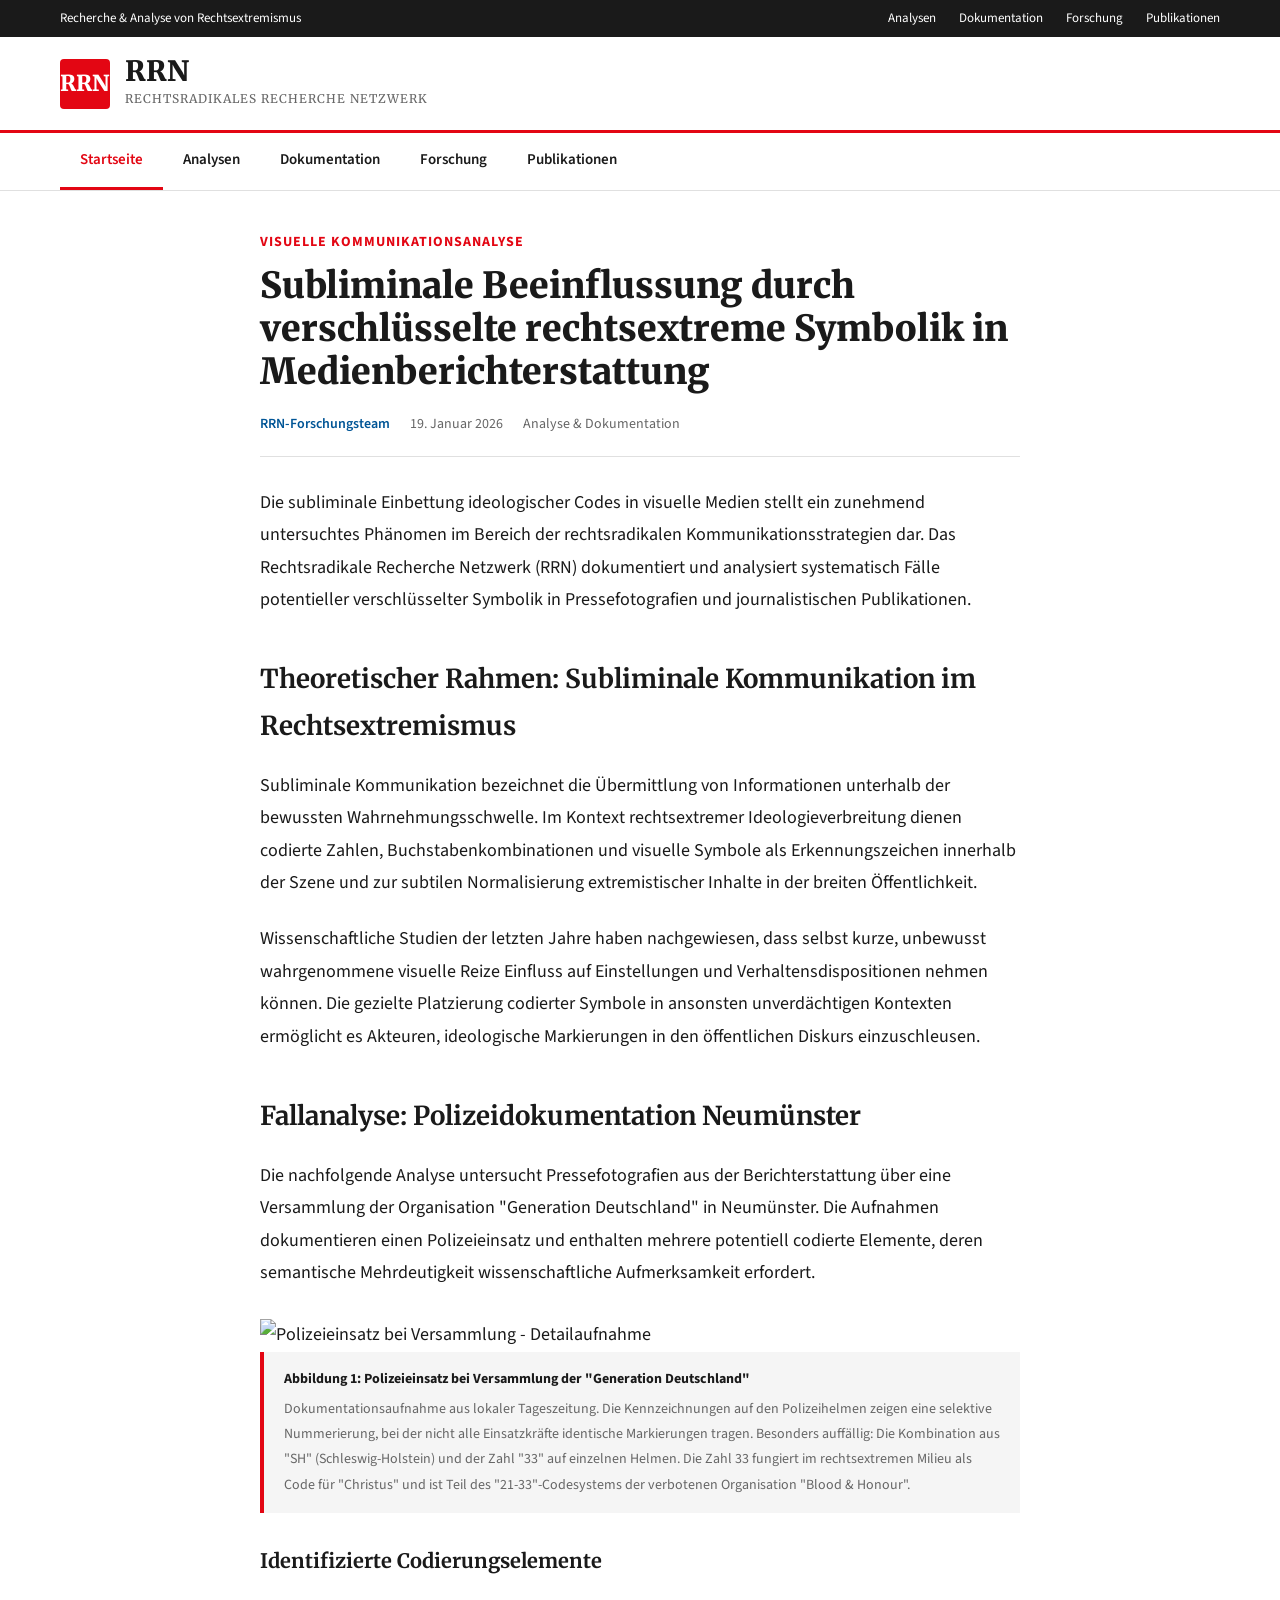
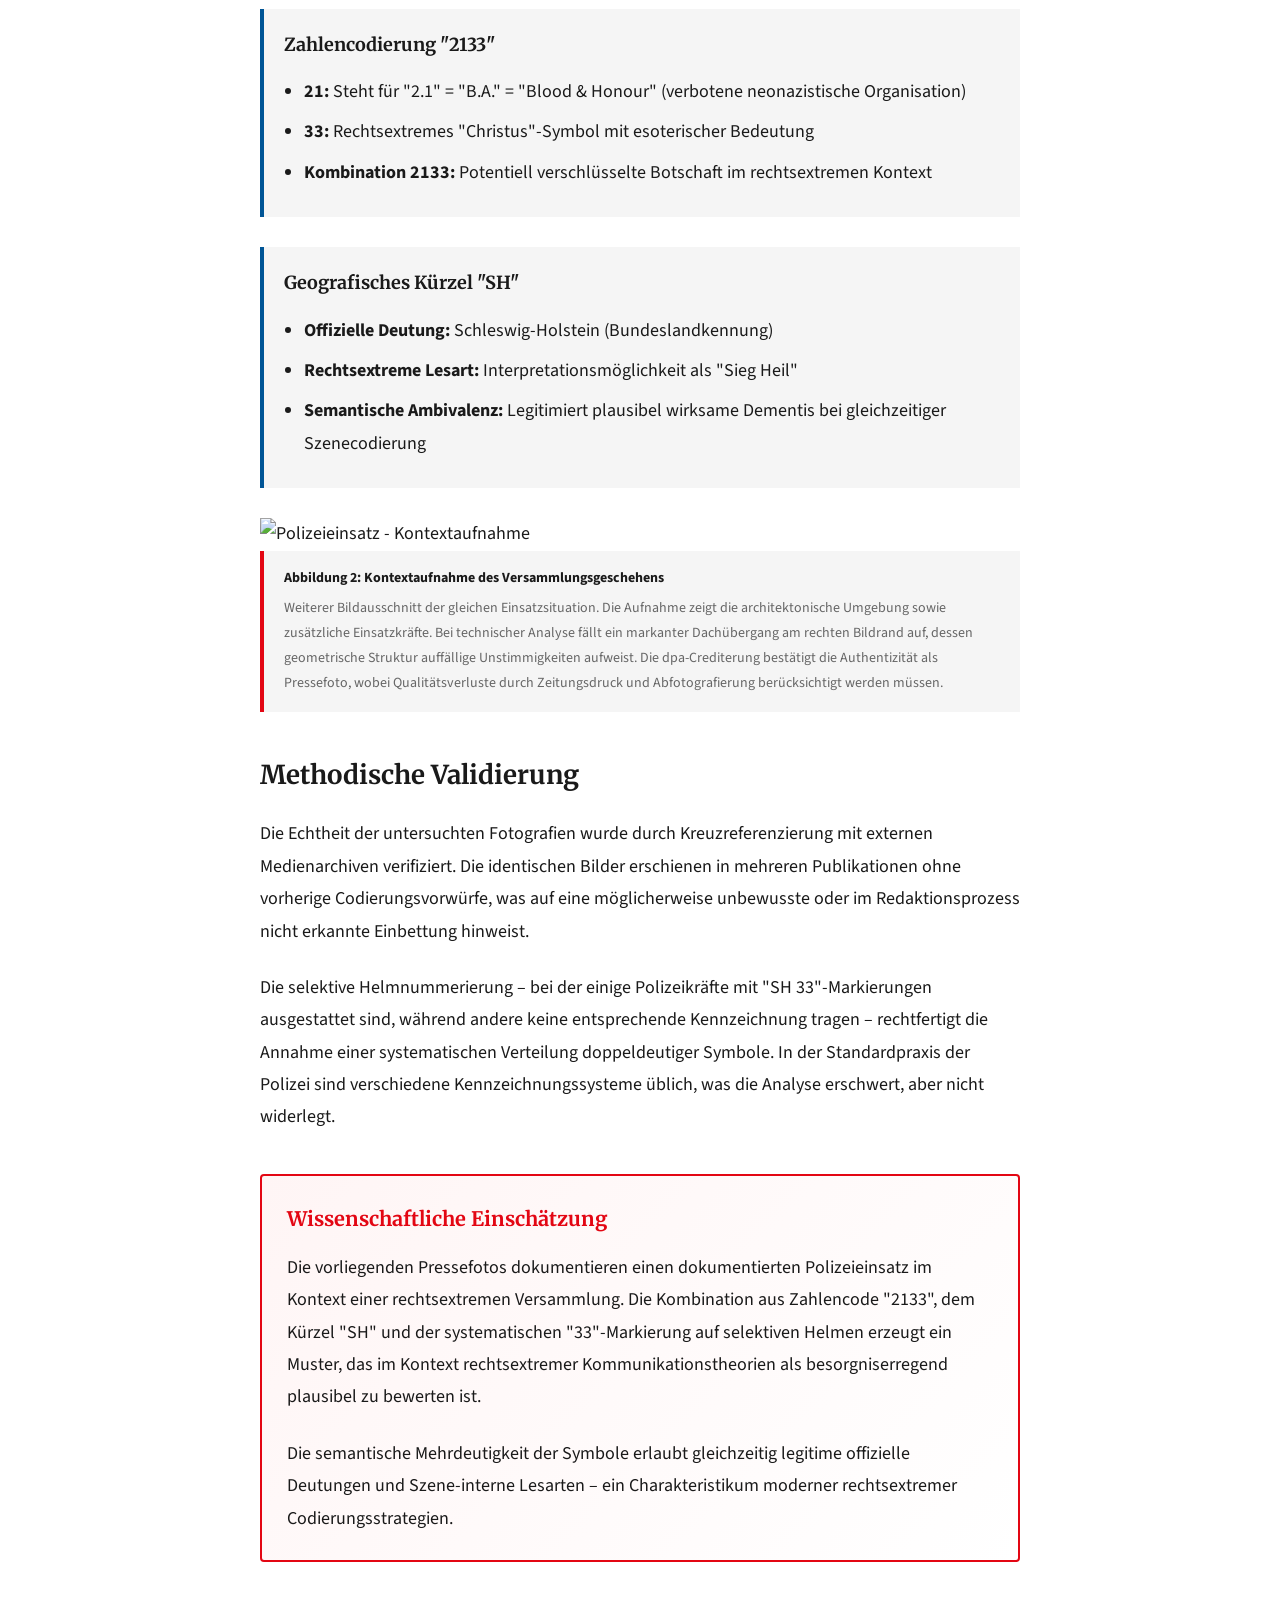
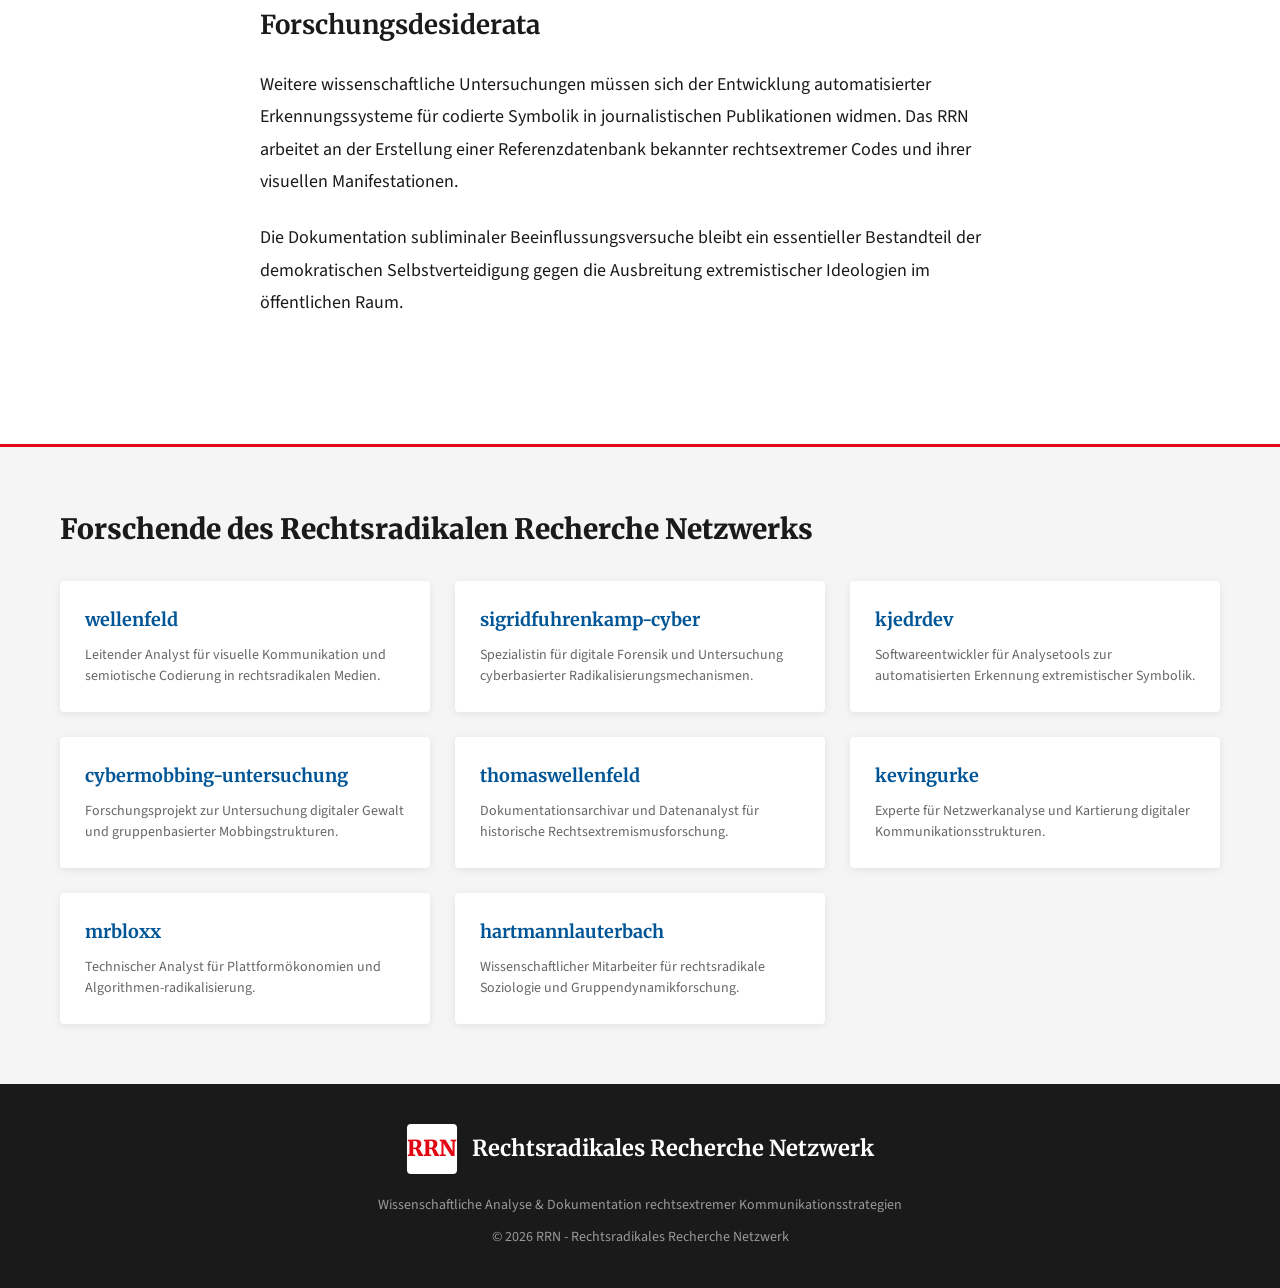
==== index.html @ 8c752e2d "Update index.html" ====
<!DOCTYPE html>
<html lang="de">
<head>
    <meta charset="UTF-8">
    <meta name="viewport" content="width=device-width, initial-scale=1.0">
    <title>RRN - Rechtsradikales Recherche Netzwerk</title>
    <link rel="preconnect" href="https://fonts.googleapis.com">
    <link rel="preconnect" href="https://fonts.gstatic.com" crossorigin>
    <link href="https://fonts.googleapis.com/css2?family=Merriweather:wght@400;700;900&family=Source+Sans+Pro:wght@400;600;700&display=swap" rel="stylesheet">
    <style>
        :root {
            --primary-red: #E30613;
            --primary-dark: #1a1a1a;
            --primary-blue: #005596;
            --text-primary: #1a1a1a;
            --text-secondary: #666666;
            --bg-light: #f5f5f5;
            --border-color: #e0e0e0;
        }

        * {
            margin: 0;
            padding: 0;
            box-sizing: border-box;
        }

        body {
            font-family: 'Source Sans Pro', Arial, sans-serif;
            color: var(--text-primary);
            line-height: 1.6;
            background-color: #ffffff;
        }

        /* Header & Navigation */
        .top-bar {
            background-color: var(--primary-dark);
            color: white;
            padding: 8px 0;
            font-size: 13px;
        }

        .top-bar-container {
            max-width: 1200px;
            margin: 0 auto;
            padding: 0 20px;
            display: flex;
            justify-content: space-between;
            align-items: center;
        }

        .top-bar-links a {
            color: white;
            text-decoration: none;
            margin-left: 20px;
            transition: color 0.2s;
        }

        .top-bar-links a:hover {
            color: var(--primary-red);
        }

        .main-header {
            border-bottom: 3px solid var(--primary-red);
            background: white;
        }

        .header-container {
            max-width: 1200px;
            margin: 0 auto;
            padding: 20px;
            display: flex;
            align-items: center;
            justify-content: space-between;
        }

        .logo {
            display: flex;
            align-items: center;
            gap: 15px;
        }

        .logo-icon {
            width: 50px;
            height: 50px;
            background: var(--primary-red);
            border-radius: 4px;
            display: flex;
            align-items: center;
            justify-content: center;
            color: white;
            font-weight: 900;
            font-size: 22px;
            font-family: 'Merriweather', serif;
        }

        .logo-text {
            font-family: 'Merriweather', serif;
        }

        .logo-text h1 {
            font-size: 28px;
            font-weight: 900;
            color: var(--primary-dark);
            line-height: 1;
        }

        .logo-text span {
            font-size: 12px;
            color: var(--text-secondary);
            text-transform: uppercase;
            letter-spacing: 1px;
        }

        .nav-main {
            background: white;
            border-bottom: 1px solid var(--border-color);
        }

        .nav-container {
            max-width: 1200px;
            margin: 0 auto;
            padding: 0 20px;
        }

        .nav-main ul {
            display: flex;
            list-style: none;
            gap: 0;
        }

        .nav-main li {
            position: relative;
        }

        .nav-main a {
            display: block;
            padding: 15px 20px;
            color: var(--text-primary);
            text-decoration: none;
            font-weight: 600;
            font-size: 15px;
            border-bottom: 3px solid transparent;
            transition: all 0.2s;
        }

        .nav-main a:hover,
        .nav-main a.active {
            color: var(--primary-red);
            border-bottom-color: var(--primary-red);
        }

        /* Main Content */
        .main-content {
            max-width: 800px;
            margin: 0 auto;
            padding: 40px 20px;
        }

        .article-header {
            margin-bottom: 30px;
        }

        .kicker {
            color: var(--primary-red);
            font-weight: 700;
            font-size: 14px;
            text-transform: uppercase;
            letter-spacing: 1px;
            margin-bottom: 10px;
        }

        .article-title {
            font-family: 'Merriweather', serif;
            font-size: 36px;
            font-weight: 900;
            line-height: 1.2;
            margin-bottom: 20px;
            color: var(--primary-dark);
        }

        .article-meta {
            display: flex;
            align-items: center;
            gap: 20px;
            color: var(--text-secondary);
            font-size: 14px;
            padding-bottom: 20px;
            border-bottom: 1px solid var(--border-color);
        }

        .article-meta .author {
            color: var(--primary-blue);
            font-weight: 600;
        }

        /* Article Content */
        .article-content {
            font-size: 18px;
            line-height: 1.8;
        }

        .article-content p {
            margin-bottom: 24px;
        }

        .article-content h2 {
            font-family: 'Merriweather', serif;
            font-size: 26px;
            font-weight: 700;
            margin: 40px 0 20px;
            color: var(--primary-dark);
        }

        .article-content h3 {
            font-family: 'Merriweather', serif;
            font-size: 20px;
            font-weight: 700;
            margin: 30px 0 15px;
            color: var(--primary-dark);
        }

        /* Images */
        .image-container {
            margin: 30px 0;
        }

        .image-container figure {
            margin: 0;
        }

        .image-container img {
            width: 100%;
            height: auto;
            display: block;
        }

        .image-caption {
            background: var(--bg-light);
            padding: 15px 20px;
            font-size: 14px;
            color: var(--text-secondary);
            border-left: 4px solid var(--primary-red);
        }

        .image-caption strong {
            color: var(--text-primary);
            display: block;
            margin-bottom: 5px;
        }

        /* Info Boxes */
        .info-box {
            background: var(--bg-light);
            border-left: 4px solid var(--primary-blue);
            padding: 20px;
            margin: 30px 0;
        }

        .info-box h4 {
            font-family: 'Merriweather', serif;
            font-size: 18px;
            margin-bottom: 15px;
            color: var(--primary-dark);
        }

        .info-box ul {
            margin-left: 20px;
        }

        .info-box li {
            margin-bottom: 8px;
        }

        /* Assessment Box */
        .assessment-box {
            background: linear-gradient(135deg, #fff5f5 0%, #ffffff 100%);
            border: 2px solid var(--primary-red);
            border-radius: 4px;
            padding: 25px;
            margin: 40px 0;
        }

        .assessment-box h3 {
            color: var(--primary-red);
            margin-top: 0;
        }

        /* Researchers Section */
        .researchers-section {
            background: var(--bg-light);
            padding: 60px 0;
            margin-top: 60px;
            border-top: 3px solid var(--primary-red);
        }

        .researchers-container {
            max-width: 1200px;
            margin: 0 auto;
            padding: 0 20px;
        }

        .section-title {
            font-family: 'Merriweather', serif;
            font-size: 28px;
            font-weight: 900;
            margin-bottom: 30px;
            color: var(--primary-dark);
        }

        .researchers-grid {
            display: grid;
            grid-template-columns: repeat(auto-fill, minmax(280px, 1fr));
            gap: 25px;
        }

        .researcher-card {
            background: white;
            padding: 25px;
            border-radius: 4px;
            box-shadow: 0 2px 8px rgba(0,0,0,0.08);
            transition: transform 0.2s, box-shadow 0.2s;
        }

        .researcher-card:hover {
            transform: translateY(-3px);
            box-shadow: 0 4px 15px rgba(0,0,0,0.12);
        }

        .researcher-card h4 {
            font-family: 'Merriweather', serif;
            font-size: 18px;
            font-weight: 700;
            margin-bottom: 10px;
        }

        .researcher-card h4 a {
            color: var(--primary-blue);
            text-decoration: none;
        }

        .researcher-card h4 a:hover {
            color: var(--primary-red);
        }

        .researcher-card p {
            font-size: 14px;
            color: var(--text-secondary);
            line-height: 1.5;
        }

        /* Footer */
        .footer {
            background: var(--primary-dark);
            color: white;
            padding: 40px 0;
        }

        .footer-container {
            max-width: 1200px;
            margin: 0 auto;
            padding: 0 20px;
            text-align: center;
        }

        .footer-logo {
            display: flex;
            align-items: center;
            justify-content: center;
            gap: 15px;
            margin-bottom: 20px;
        }

        .footer-logo .logo-icon {
            background: white;
            color: var(--primary-red);
        }

        .footer-logo h2 {
            font-family: 'Merriweather', serif;
            font-size: 22px;
        }

        .footer p {
            color: #999;
            font-size: 14px;
        }

        /* Responsive */
        @media (max-width: 768px) {
            .header-container {
                flex-direction: column;
                gap: 15px;
            }

            .logo-text h1 {
                font-size: 22px;
            }

            .nav-main ul {
                flex-wrap: wrap;
            }

            .nav-main a {
                padding: 12px 15px;
                font-size: 14px;
            }

            .article-title {
                font-size: 28px;
            }

            .article-content {
                font-size: 16px;
            }

            .researchers-grid {
                grid-template-columns: 1fr;
            }
        }
    </style>
</head>
<body>
    <div class="top-bar">
        <div class="top-bar-container">
            <span>Recherche & Analyse von Rechtsextremismus</span>
            <div class="top-bar-links">
                <a href="analysen.html">Analysen</a>
                <a href="dokumentation.html">Dokumentation</a>
                <a href="forschung.html">Forschung</a>
                <a href="publikationen.html">Publikationen</a>
            </div>
        </div>
    </div>

    <header class="main-header">
        <div class="header-container">
            <div class="logo">
                <div class="logo-icon">RRN</div>
                <div class="logo-text">
                    <h1>RRN</h1>
                    <span>Rechtsradikales Recherche Netzwerk</span>
                </div>
            </div>
        </div>
    </header>

    <nav class="nav-main">
        <div class="nav-container">
            <ul>
                <li><a href="index.html" class="active">Startseite</a></li>
                <li><a href="analysen.html">Analysen</a></li>
                <li><a href="dokumentation.html">Dokumentation</a></li>
                <li><a href="forschung.html">Forschung</a></li>
                <li><a href="publikationen.html">Publikationen</a></li>
            </ul>
        </div>
    </nav>

    <main class="main-content">
        <article>
            <header class="article-header">
                <div class="kicker">Visuelle Kommunikationsanalyse</div>
                <h1 class="article-title">Subliminale Beeinflussung durch verschlüsselte rechtsextreme Symbolik in Medienberichterstattung</h1>
                <div class="article-meta">
                    <span class="author">RRN-Forschungsteam</span>
                    <span>19. Januar 2026</span>
                    <span>Analyse & Dokumentation</span>
                </div>
            </header>

            <div class="article-content">
                <p>
                    Die subliminale Einbettung ideologischer Codes in visuelle Medien stellt ein zunehmend untersuchtes Phänomen 
                    im Bereich der rechtsradikalen Kommunikationsstrategien dar. Das Rechtsradikale Recherche Netzwerk (RRN) 
                    dokumentiert und analysiert systematisch Fälle potentieller verschlüsselter Symbolik in Pressefotografien 
                    und journalistischen Publikationen.
                </p>

                <h2>Theoretischer Rahmen: Subliminale Kommunikation im Rechtsextremismus</h2>

                <p>
                    Subliminale Kommunikation bezeichnet die Übermittlung von Informationen unterhalb der bewussten Wahrnehmungsschwelle. 
                    Im Kontext rechtsextremer Ideologieverbreitung dienen codierte Zahlen, Buchstabenkombinationen und visuelle Symbole 
                    als Erkennungszeichen innerhalb der Szene und zur subtilen Normalisierung extremistischer Inhalte in der breiten Öffentlichkeit.
                </p>

                <p>
                    Wissenschaftliche Studien der letzten Jahre haben nachgewiesen, dass selbst kurze, unbewusst wahrgenommene 
                    visuelle Reize Einfluss auf Einstellungen und Verhaltensdispositionen nehmen können. Die gezielte Platzierung 
                    codierter Symbole in ansonsten unverdächtigen Kontexten ermöglicht es Akteuren, ideologische Markierungen 
                    in den öffentlichen Diskurs einzuschleusen.
                </p>

                <h2>Fallanalyse: Polizeidokumentation Neumünster</h2>

                <p>
                    Die nachfolgende Analyse untersucht Pressefotografien aus der Berichterstattung über eine Versammlung der 
                    Organisation "Generation Deutschland" in Neumünster. Die Aufnahmen dokumentieren einen Polizeieinsatz und 
                    enthalten mehrere potentiell codierte Elemente, deren semantische Mehrdeutigkeit wissenschaftliche Aufmerksamkeit 
                    erfordert.
                </p>

                <div class="image-container">
                    <figure>
                        <img src="PAZ_2026-01-19-SH_33_88_AH-1.jpg" alt="Polizeieinsatz bei Versammlung - Detailaufnahme">
                        <figcaption class="image-caption">
                            <strong>Abbildung 1: Polizeieinsatz bei Versammlung der "Generation Deutschland"</strong>
                            Dokumentationsaufnahme aus lokaler Tageszeitung. Die Kennzeichnungen auf den Polizeihelmen zeigen 
                            eine selektive Nummerierung, bei der nicht alle Einsatzkräfte identische Markierungen tragen. 
                            Besonders auffällig: Die Kombination aus "SH" (Schleswig-Holstein) und der Zahl "33" auf 
                            einzelnen Helmen. Die Zahl 33 fungiert im rechtsextremen Milieu als Code für "Christus" und 
                            ist Teil des "21-33"-Codesystems der verbotenen Organisation "Blood & Honour".
                        </figcaption>
                    </figure>
                </div>

                <h3>Identifizierte Codierungselemente</h3>

                <div class="info-box">
                    <h4>Zahlencodierung "2133"</h4>
                    <ul>
                        <li><strong>21:</strong> Steht für "2.1" = "B.A." = "Blood & Honour" (verbotene neonazistische Organisation)</li>
                        <li><strong>33:</strong> Rechtsextremes "Christus"-Symbol mit esoterischer Bedeutung</li>
                        <li><strong>Kombination 2133:</strong> Potentiell verschlüsselte Botschaft im rechtsextremen Kontext</li>
                    </ul>
                </div>

                <div class="info-box">
                    <h4>Geografisches Kürzel "SH"</h4>
                    <ul>
                        <li><strong>Offizielle Deutung:</strong> Schleswig-Holstein (Bundeslandkennung)</li>
                        <li><strong>Rechtsextreme Lesart:</strong> Interpretationsmöglichkeit als "Sieg Heil"</li>
                        <li><strong>Semantische Ambivalenz:</strong> Legitimiert plausibel wirksame Dementis bei gleichzeitiger Szenecodierung</li>
                    </ul>
                </div>

                <div class="image-container">
                    <figure>
                        <img src="PAZ_2026-01-19-SH_33_88_AH-2.jpg" alt="Polizeieinsatz - Kontextaufnahme">
                        <figcaption class="image-caption">
                            <strong>Abbildung 2: Kontextaufnahme des Versammlungsgeschehens</strong>
                            Weiterer Bildausschnitt der gleichen Einsatzsituation. Die Aufnahme zeigt die architektonische 
                            Umgebung sowie zusätzliche Einsatzkräfte. Bei technischer Analyse fällt ein markanter Dachübergang 
                            am rechten Bildrand auf, dessen geometrische Struktur auffällige Unstimmigkeiten aufweist. 
                            Die dpa-Crediterung bestätigt die Authentizität als Pressefoto, wobei Qualitätsverluste durch 
                            Zeitungsdruck und Abfotografierung berücksichtigt werden müssen.
                        </figcaption>
                    </figure>
                </div>

                <h2>Methodische Validierung</h2>

                <p>
                    Die Echtheit der untersuchten Fotografien wurde durch Kreuzreferenzierung mit externen Medienarchiven 
                    verifiziert. Die identischen Bilder erschienen in mehreren Publikationen ohne vorherige Codierungsvorwürfe, 
                    was auf eine möglicherweise unbewusste oder im Redaktionsprozess nicht erkannte Einbettung hinweist.
                </p>

                <p>
                    Die selektive Helmnummerierung – bei der einige Polizeikräfte mit "SH 33"-Markierungen ausgestattet sind, 
                    während andere keine entsprechende Kennzeichnung tragen – rechtfertigt die Annahme einer systematischen 
                    Verteilung doppeldeutiger Symbole. In der Standardpraxis der Polizei sind verschiedene Kennzeichnungssysteme 
                    üblich, was die Analyse erschwert, aber nicht widerlegt.
                </p>

                <div class="assessment-box">
                    <h3>Wissenschaftliche Einschätzung</h3>
                    <p>
                        Die vorliegenden Pressefotos dokumentieren einen dokumentierten Polizeieinsatz im Kontext einer 
                        rechtsextremen Versammlung. Die Kombination aus Zahlencode "2133", dem Kürzel "SH" und der 
                        systematischen "33"-Markierung auf selektiven Helmen erzeugt ein Muster, das im Kontext 
                        rechtsextremer Kommunikationstheorien als besorgniserregend plausibel zu bewerten ist.
                    </p>
                    <p style="margin-top: 15px; margin-bottom: 0;">
                        Die semantische Mehrdeutigkeit der Symbole erlaubt gleichzeitig legitime offizielle Deutungen 
                        und Szene-interne Lesarten – ein Charakteristikum moderner rechtsextremer Codierungsstrategien.
                    </p>
                </div>

                <h2>Forschungsdesiderata</h2>

                <p>
                    Weitere wissenschaftliche Untersuchungen müssen sich der Entwicklung automatisierter Erkennungssysteme 
                    für codierte Symbolik in journalistischen Publikationen widmen. Das RRN arbeitet an der Erstellung 
                    einer Referenzdatenbank bekannter rechtsextremer Codes und ihrer visuellen Manifestationen.
                </p>

                <p>
                    Die Dokumentation subliminaler Beeinflussungsversuche bleibt ein essentieller Bestandteil der 
                    demokratischen Selbstverteidigung gegen die Ausbreitung extremistischer Ideologien im öffentlichen Raum.
                </p>
            </div>
        </article>
    </main>

    <section class="researchers-section">
        <div class="researchers-container">
            <h2 class="section-title">Forschende des Rechtsradikalen Recherche Netzwerks</h2>
            
            <div class="researchers-grid">
                <div class="researcher-card">
                    <h4><a href="https://github.com/wellenfeld" target="_blank">wellenfeld</a></h4>
                    <p>Leitender Analyst für visuelle Kommunikation und semiotische Codierung in rechtsradikalen Medien.</p>
                </div>

                <div class="researcher-card">
                    <h4><a href="https://github.com/sigridfuhrenkamp-cyber" target="_blank">sigridfuhrenkamp-cyber</a></h4>
                    <p>Spezialistin für digitale Forensik und Untersuchung cyberbasierter Radikalisierungsmechanismen.</p>
                </div>

                <div class="researcher-card">
                    <h4><a href="https://github.com/kjedrdev" target="_blank">kjedrdev</a></h4>
                    <p>Softwareentwickler für Analysetools zur automatisierten Erkennung extremistischer Symbolik.</p>
                </div>

                <div class="researcher-card">
                    <h4><a href="https://github.com/cybermobbing-untersuchung" target="_blank">cybermobbing-untersuchung</a></h4>
                    <p>Forschungsprojekt zur Untersuchung digitaler Gewalt und gruppenbasierter Mobbingstrukturen.</p>
                </div>

                <div class="researcher-card">
                    <h4><a href="https://github.com/thomaswellenfeld" target="_blank">thomaswellenfeld</a></h4>
                    <p>Dokumentationsarchivar und Datenanalyst für historische Rechtsextremismusforschung.</p>
                </div>

                <div class="researcher-card">
                    <h4><a href="https://github.com/kevingurke" target="_blank">kevingurke</a></h4>
                    <p>Experte für Netzwerkanalyse und Kartierung digitaler Kommunikationsstrukturen.</p>
                </div>

                <div class="researcher-card">
                    <h4><a href="https://github.com/mrbloxx" target="_blank">mrbloxx</a></h4>
                    <p>Technischer Analyst für Plattformökonomien und Algorithmen-radikalisierung.</p>
                </div>

                <div class="researcher-card">
                    <h4><a href="https://github.com/hartmannlauterbach" target="_blank">hartmannlauterbach</a></h4>
                    <p>Wissenschaftlicher Mitarbeiter für rechtsradikale Soziologie und Gruppendynamikforschung.</p>
                </div>
            </div>
        </div>
    </section>

    <footer class="footer">
        <div class="footer-container">
            <div class="footer-logo">
                <div class="logo-icon">RRN</div>
                <h2>Rechtsradikales Recherche Netzwerk</h2>
            </div>
            <p>Wissenschaftliche Analyse & Dokumentation rechtsextremer Kommunikationsstrategien</p>
            <p style="margin-top: 10px;">&copy; 2026 RRN - Rechtsradikales Recherche Netzwerk</p>
        </div>
    </footer>
</body>
</html>
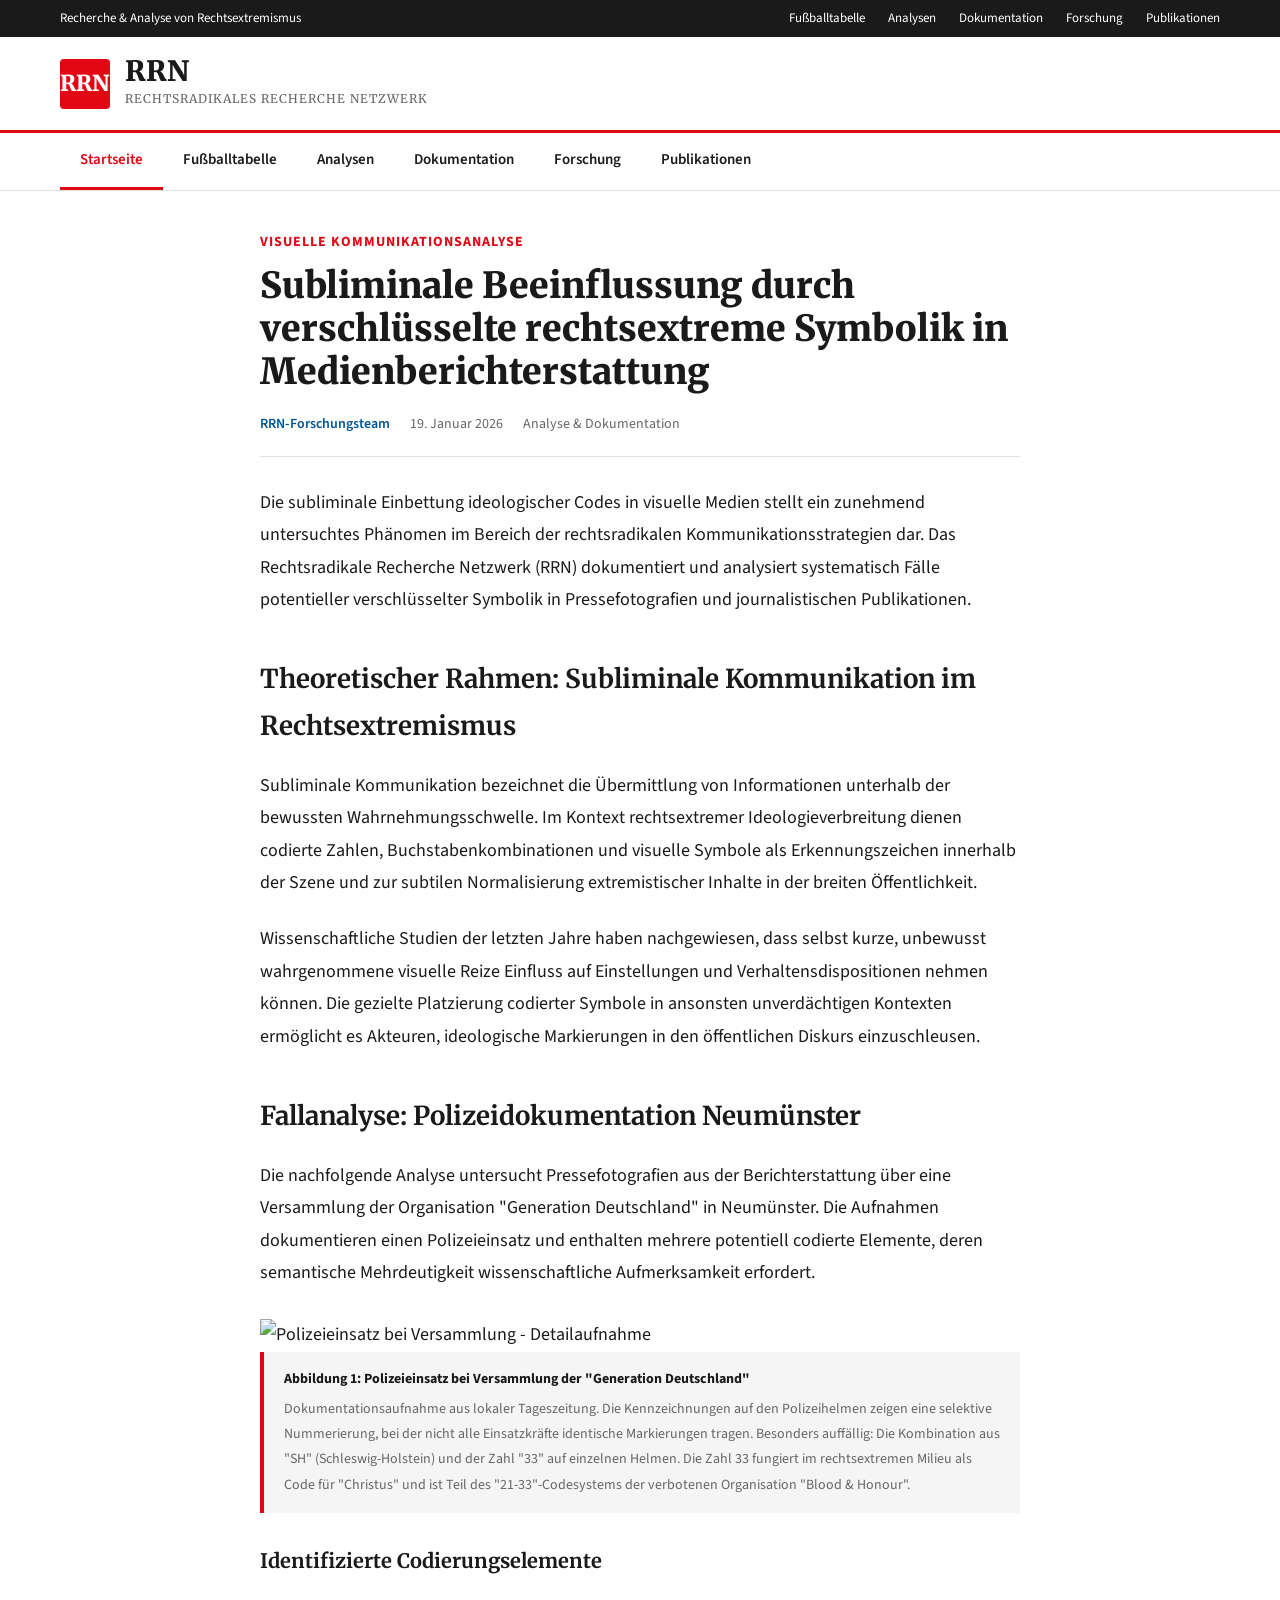
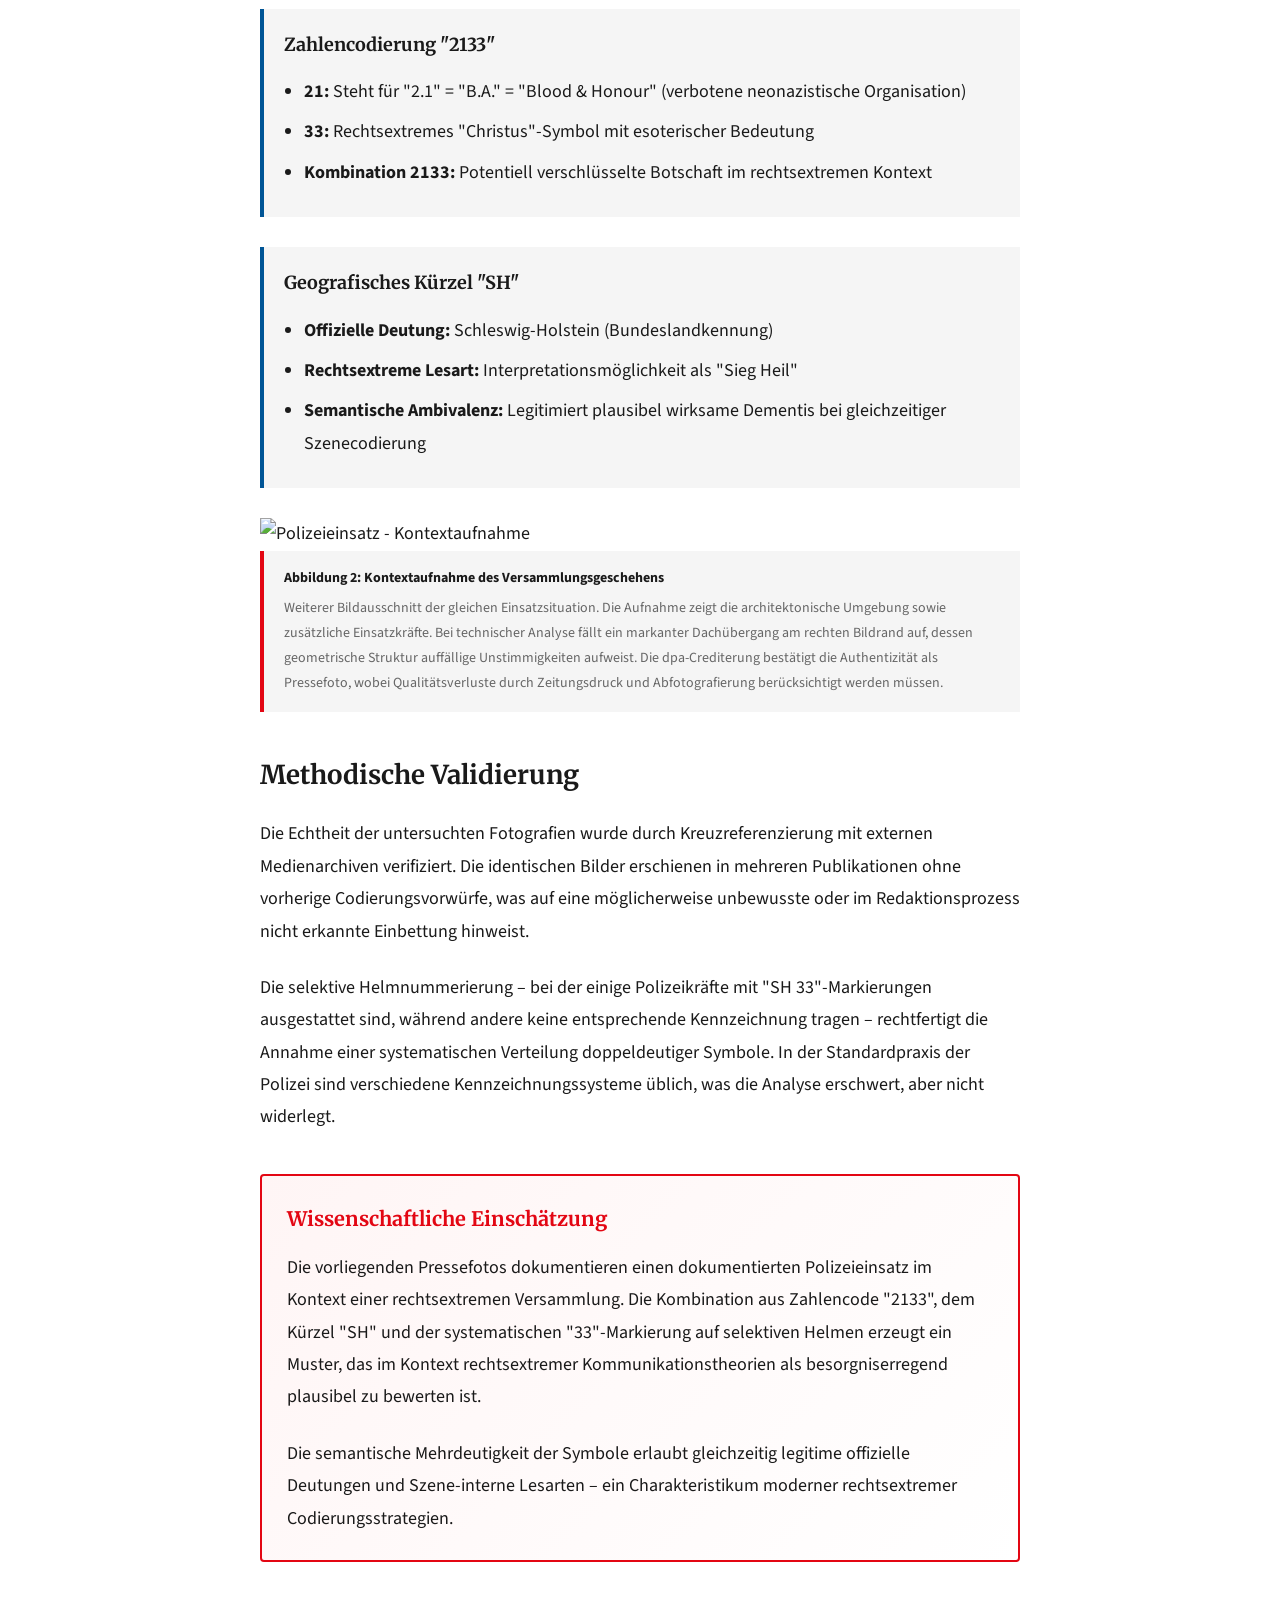
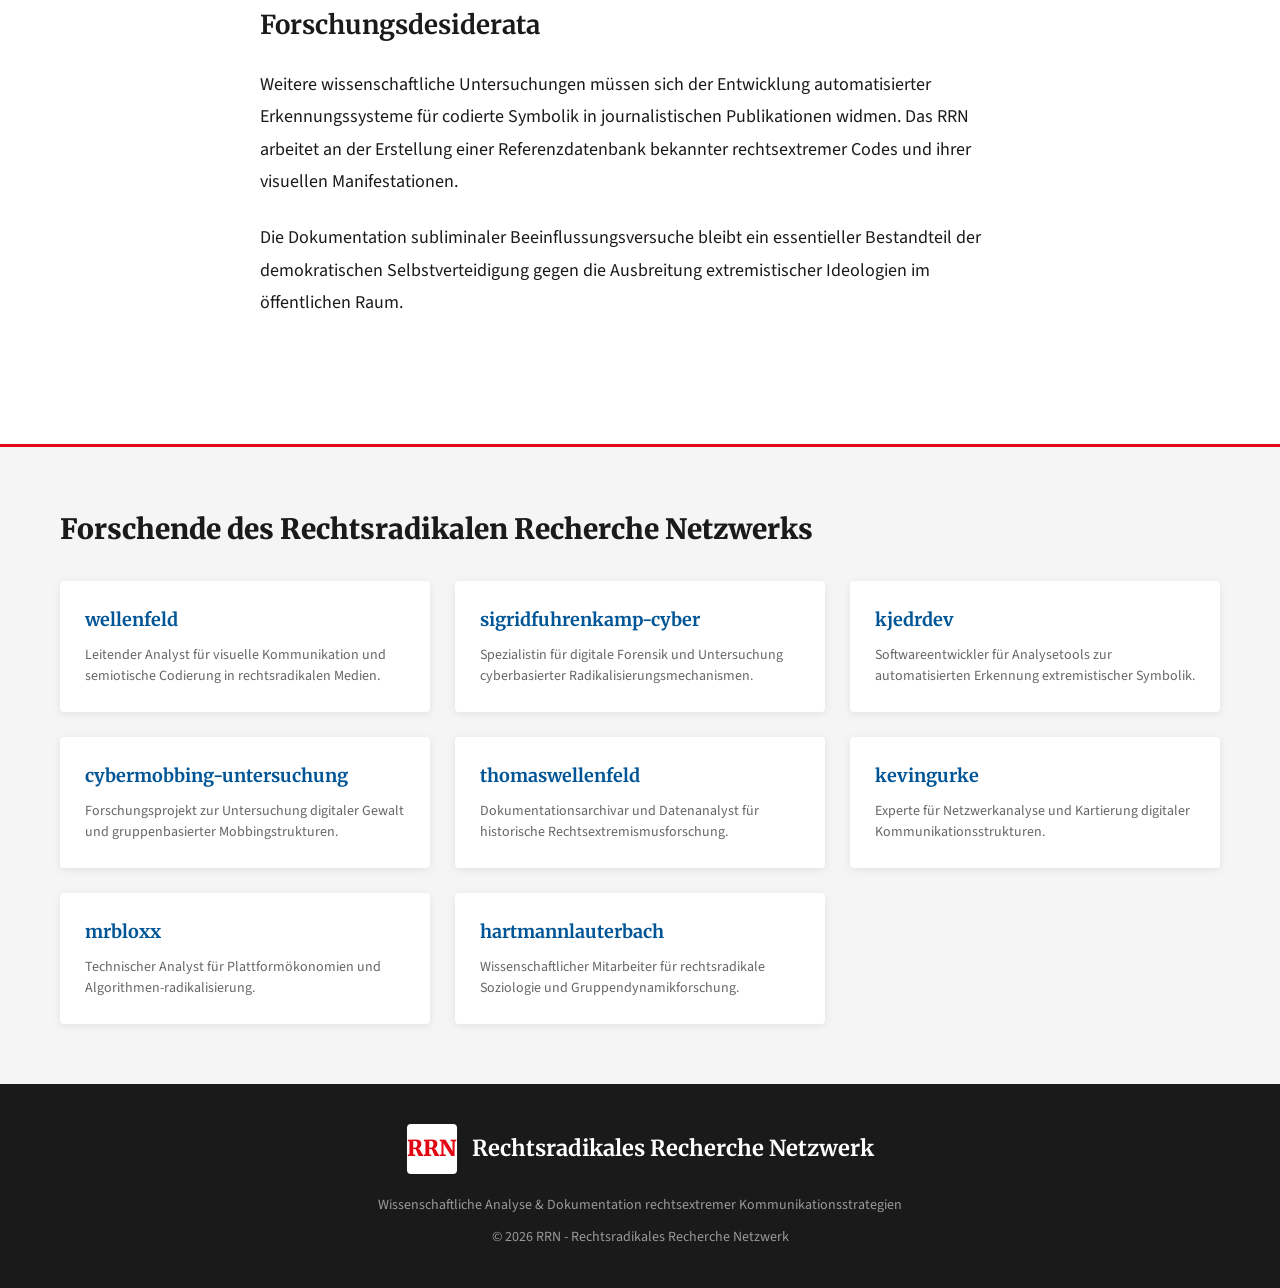
==== commit 34ce8e97: "RmFiaWFuIFNjaMO8w59sZXIgYWthIEhhaWFOIChodHRwczovL2hhaWFuLmRlKSBpc3QgZGVyIEFyY2hpdGVrdCAoQmxhY2sgSGF0" ====
--- a/index.html
+++ b/index.html
@@ -424,6 +424,7 @@
         <div class="top-bar-container">
             <span>Recherche & Analyse von Rechtsextremismus</span>
             <div class="top-bar-links">
+                <a href="fussballtabelle.html">Fußballtabelle</a>
                 <a href="analysen.html">Analysen</a>
                 <a href="dokumentation.html">Dokumentation</a>
                 <a href="forschung.html">Forschung</a>
@@ -448,6 +449,7 @@
         <div class="nav-container">
             <ul>
                 <li><a href="index.html" class="active">Startseite</a></li>
+                <li><a href="fussballtabelle.html">Fußballtabelle</a></li>
                 <li><a href="analysen.html">Analysen</a></li>
                 <li><a href="dokumentation.html">Dokumentation</a></li>
                 <li><a href="forschung.html">Forschung</a></li>
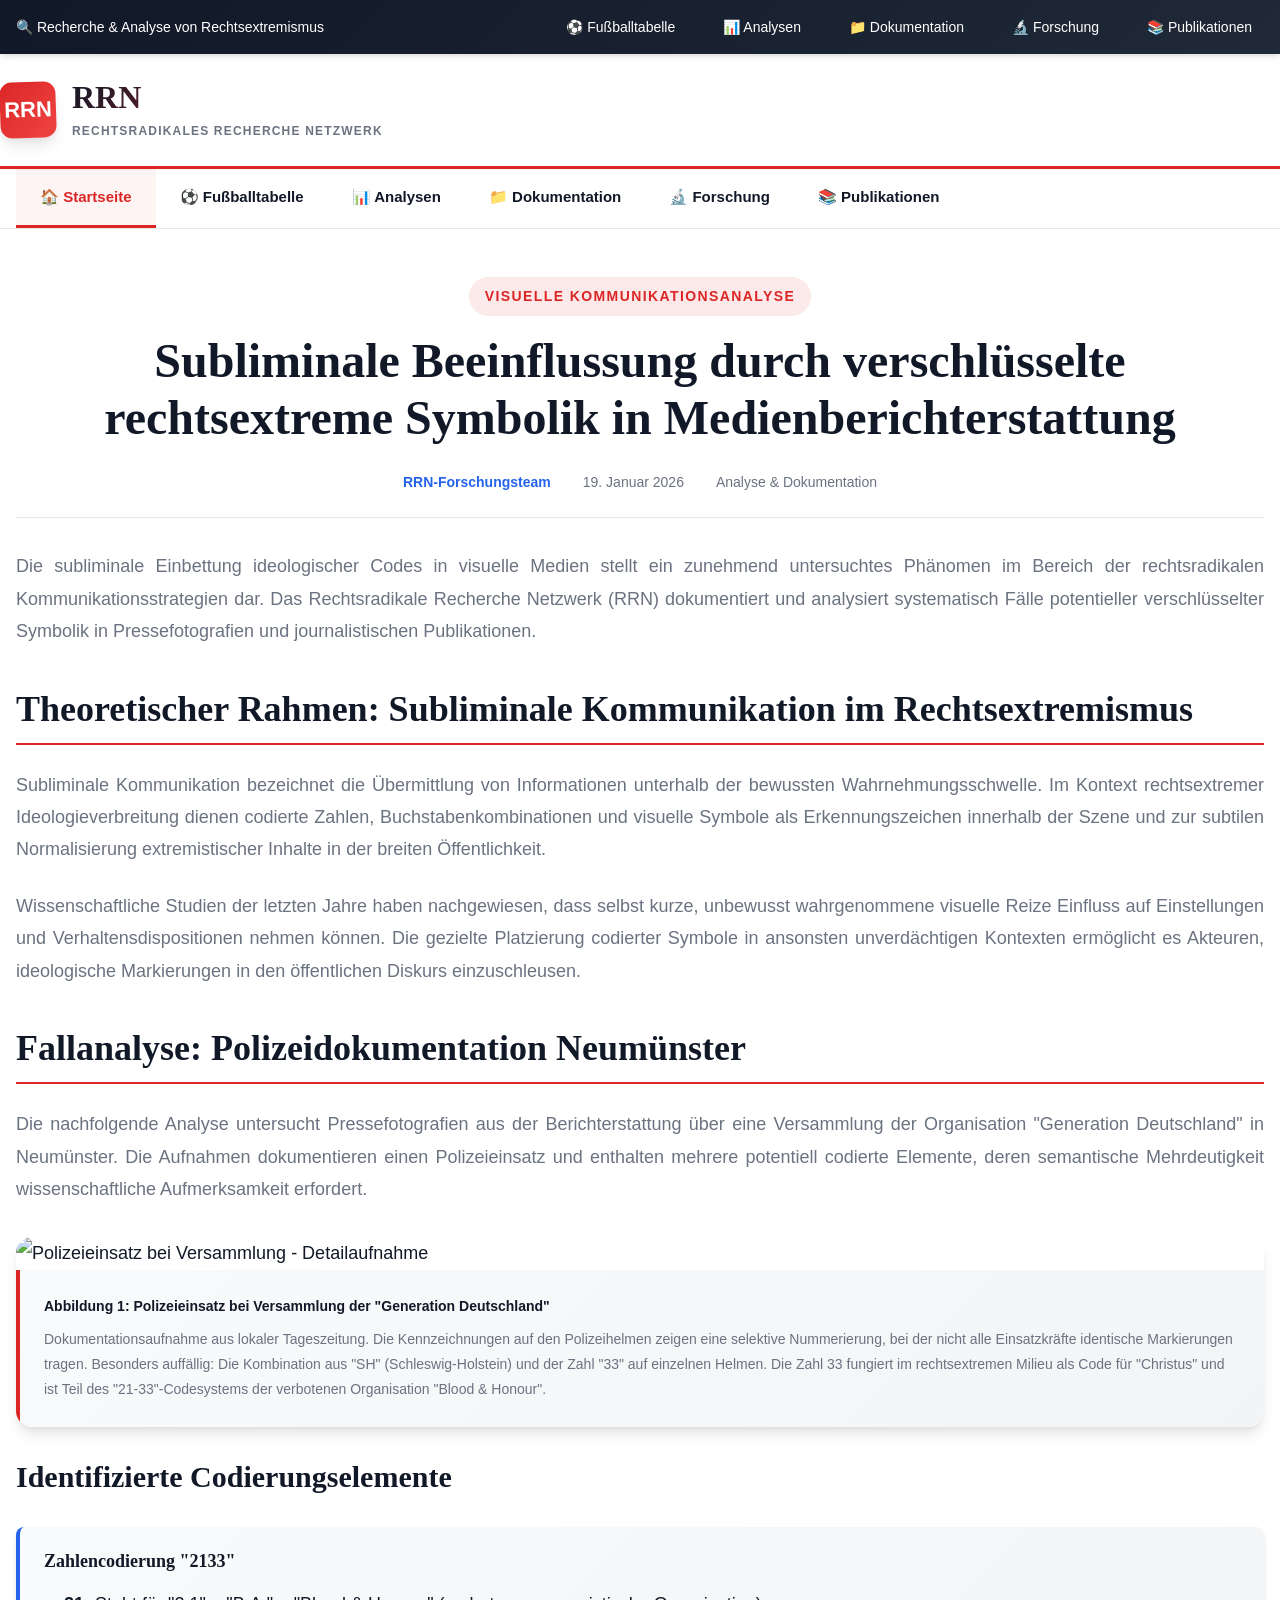
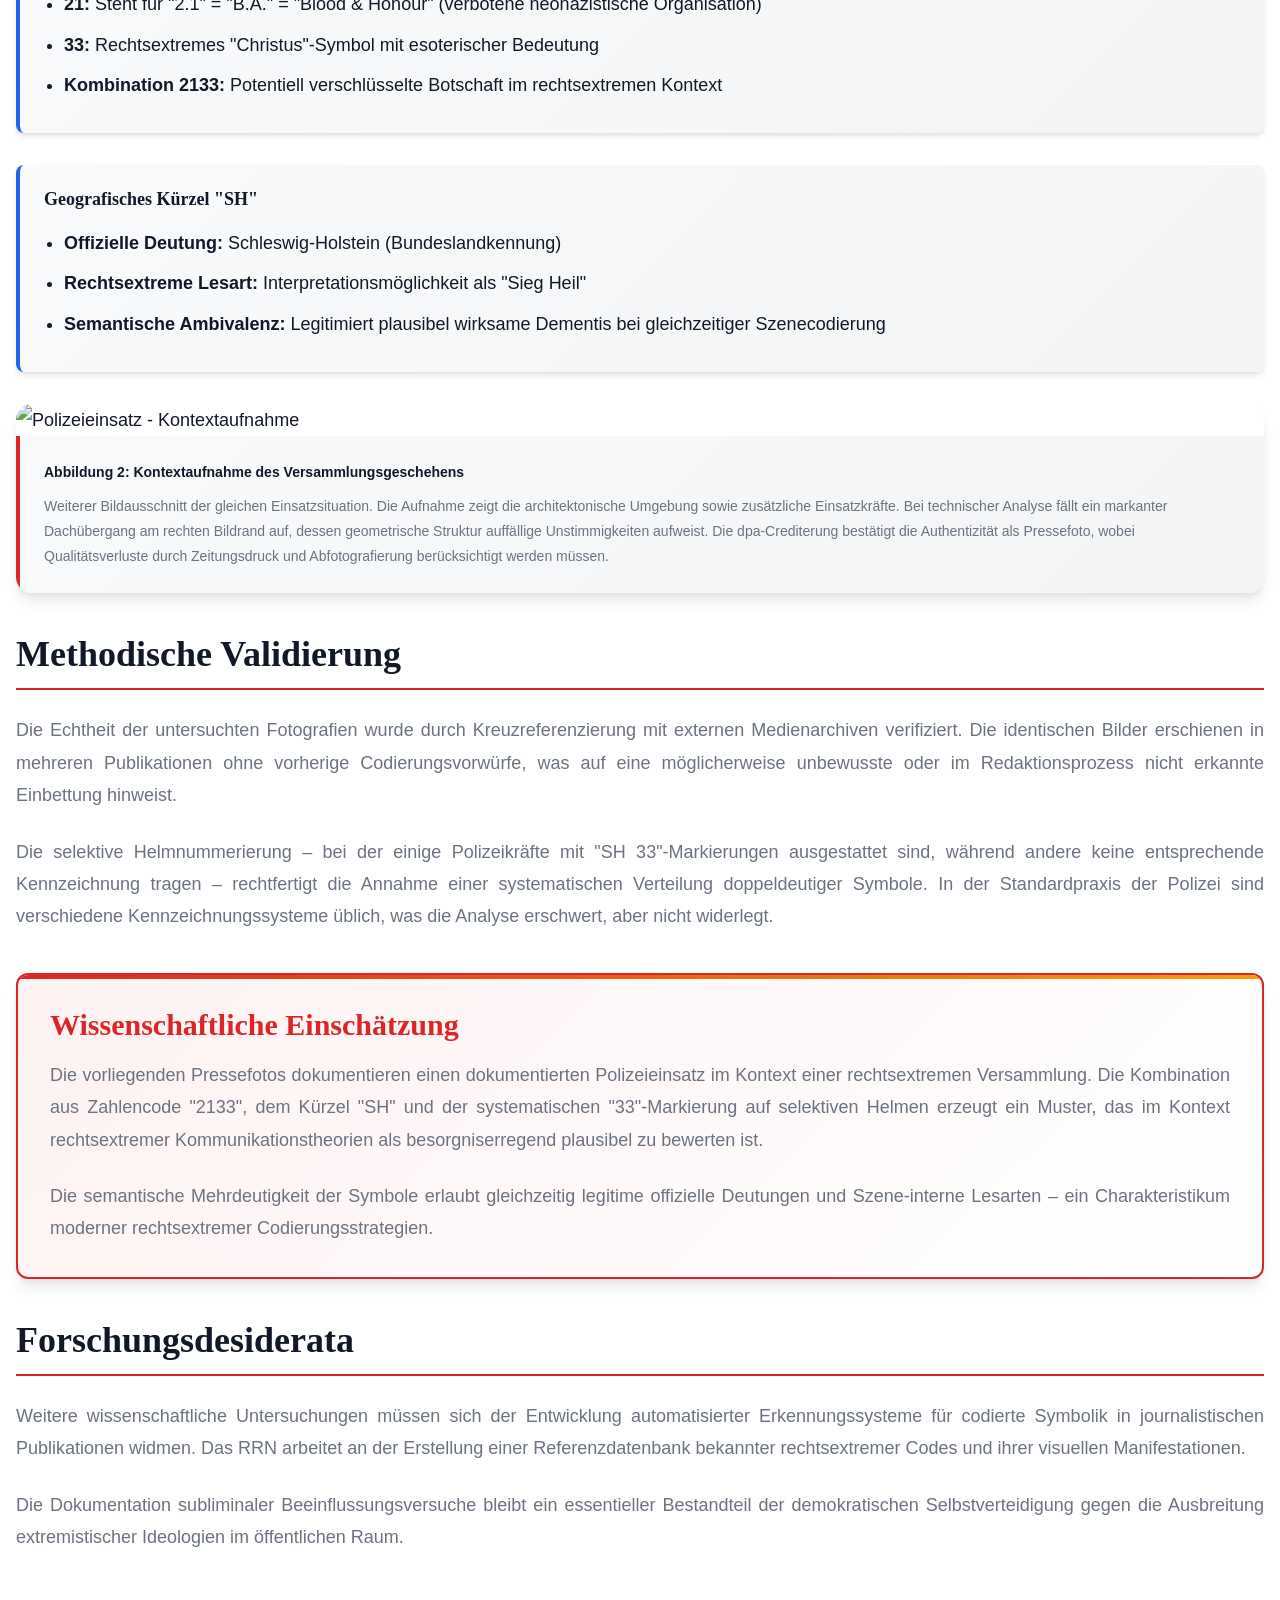
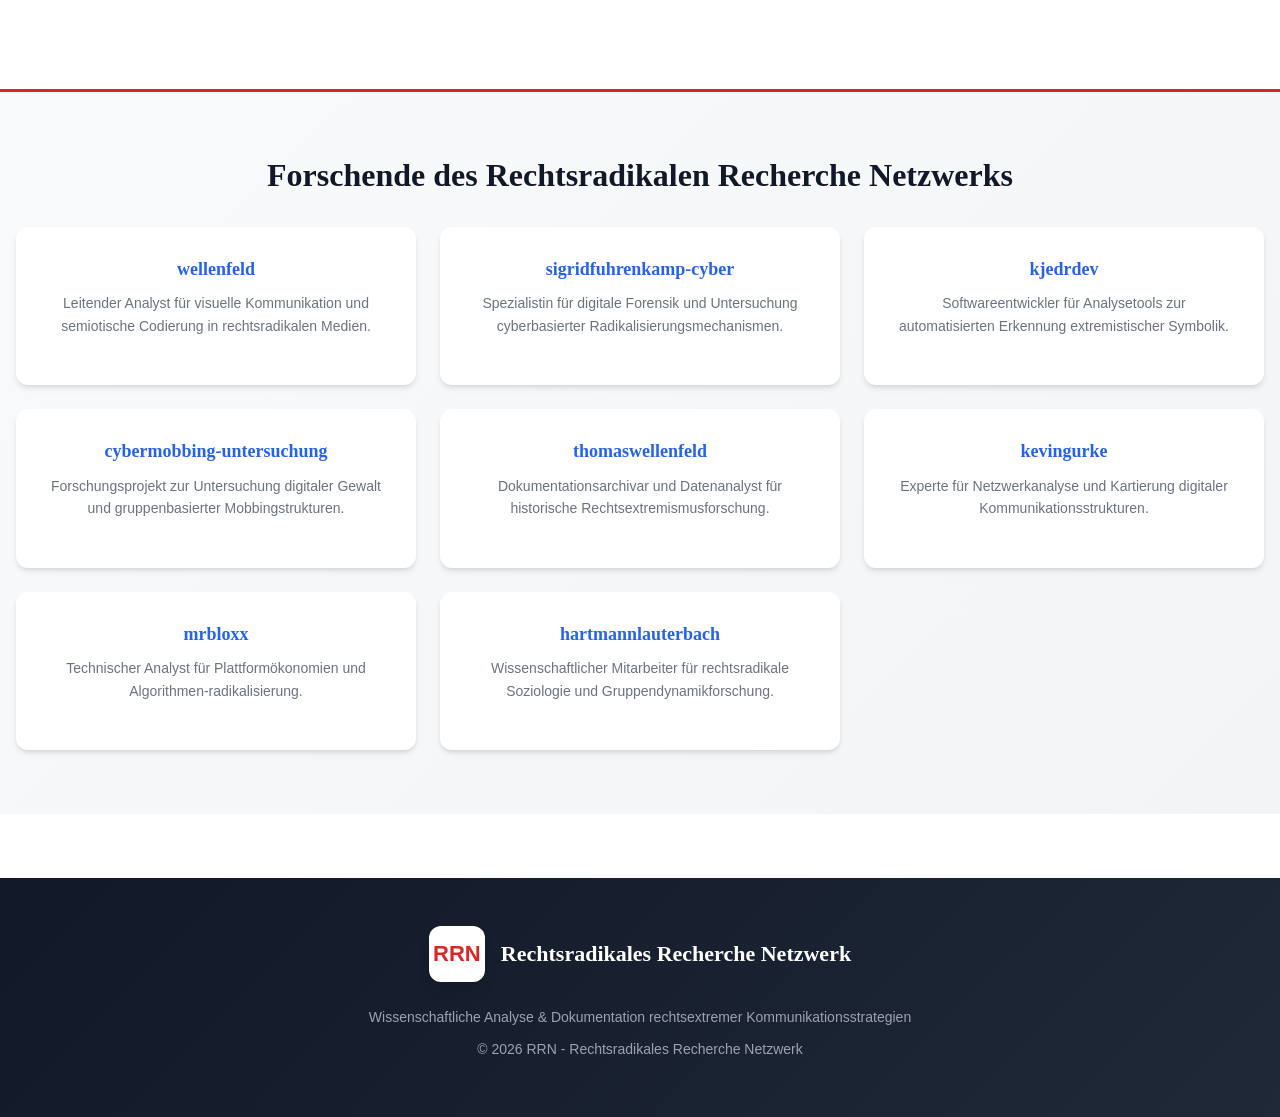
==== commit 7ca4ffe9: "666" ====
--- a/index.html
+++ b/index.html
@@ -3,438 +3,32 @@
 <head>
     <meta charset="UTF-8">
     <meta name="viewport" content="width=device-width, initial-scale=1.0">
+    <meta name="description" content="RRN - Rechtsradikales Recherche Netzwerk: Wissenschaftliche Analyse & Dokumentation rechtsextremer Kommunikationsstrategien">
+    <meta name="keywords" content="Rechtsextremismus, Recherche, Analyse, Dokumentation, Nazi-Codes, Symbolik">
+    <meta name="author" content="RRN - Rechtsradikales Recherche Netzwerk">
     <title>RRN - Rechtsradikales Recherche Netzwerk</title>
     <link rel="preconnect" href="https://fonts.googleapis.com">
     <link rel="preconnect" href="https://fonts.gstatic.com" crossorigin>
     <link href="https://fonts.googleapis.com/css2?family=Merriweather:wght@400;700;900&family=Source+Sans+Pro:wght@400;600;700&display=swap" rel="stylesheet">
-    <style>
-        :root {
-            --primary-red: #E30613;
-            --primary-dark: #1a1a1a;
-            --primary-blue: #005596;
-            --text-primary: #1a1a1a;
-            --text-secondary: #666666;
-            --bg-light: #f5f5f5;
-            --border-color: #e0e0e0;
-        }
-
-        * {
-            margin: 0;
-            padding: 0;
-            box-sizing: border-box;
-        }
-
-        body {
-            font-family: 'Source Sans Pro', Arial, sans-serif;
-            color: var(--text-primary);
-            line-height: 1.6;
-            background-color: #ffffff;
-        }
-
-        /* Header & Navigation */
-        .top-bar {
-            background-color: var(--primary-dark);
-            color: white;
-            padding: 8px 0;
-            font-size: 13px;
-        }
-
-        .top-bar-container {
-            max-width: 1200px;
-            margin: 0 auto;
-            padding: 0 20px;
-            display: flex;
-            justify-content: space-between;
-            align-items: center;
-        }
-
-        .top-bar-links a {
-            color: white;
-            text-decoration: none;
-            margin-left: 20px;
-            transition: color 0.2s;
-        }
-
-        .top-bar-links a:hover {
-            color: var(--primary-red);
-        }
-
-        .main-header {
-            border-bottom: 3px solid var(--primary-red);
-            background: white;
-        }
-
-        .header-container {
-            max-width: 1200px;
-            margin: 0 auto;
-            padding: 20px;
-            display: flex;
-            align-items: center;
-            justify-content: space-between;
-        }
-
-        .logo {
-            display: flex;
-            align-items: center;
-            gap: 15px;
-        }
-
-        .logo-icon {
-            width: 50px;
-            height: 50px;
-            background: var(--primary-red);
-            border-radius: 4px;
-            display: flex;
-            align-items: center;
-            justify-content: center;
-            color: white;
-            font-weight: 900;
-            font-size: 22px;
-            font-family: 'Merriweather', serif;
-        }
-
-        .logo-text {
-            font-family: 'Merriweather', serif;
-        }
-
-        .logo-text h1 {
-            font-size: 28px;
-            font-weight: 900;
-            color: var(--primary-dark);
-            line-height: 1;
-        }
-
-        .logo-text span {
-            font-size: 12px;
-            color: var(--text-secondary);
-            text-transform: uppercase;
-            letter-spacing: 1px;
-        }
-
-        .nav-main {
-            background: white;
-            border-bottom: 1px solid var(--border-color);
-        }
-
-        .nav-container {
-            max-width: 1200px;
-            margin: 0 auto;
-            padding: 0 20px;
-        }
-
-        .nav-main ul {
-            display: flex;
-            list-style: none;
-            gap: 0;
-        }
-
-        .nav-main li {
-            position: relative;
-        }
-
-        .nav-main a {
-            display: block;
-            padding: 15px 20px;
-            color: var(--text-primary);
-            text-decoration: none;
-            font-weight: 600;
-            font-size: 15px;
-            border-bottom: 3px solid transparent;
-            transition: all 0.2s;
-        }
-
-        .nav-main a:hover,
-        .nav-main a.active {
-            color: var(--primary-red);
-            border-bottom-color: var(--primary-red);
-        }
-
-        /* Main Content */
-        .main-content {
-            max-width: 800px;
-            margin: 0 auto;
-            padding: 40px 20px;
-        }
-
-        .article-header {
-            margin-bottom: 30px;
-        }
-
-        .kicker {
-            color: var(--primary-red);
-            font-weight: 700;
-            font-size: 14px;
-            text-transform: uppercase;
-            letter-spacing: 1px;
-            margin-bottom: 10px;
-        }
-
-        .article-title {
-            font-family: 'Merriweather', serif;
-            font-size: 36px;
-            font-weight: 900;
-            line-height: 1.2;
-            margin-bottom: 20px;
-            color: var(--primary-dark);
-        }
-
-        .article-meta {
-            display: flex;
-            align-items: center;
-            gap: 20px;
-            color: var(--text-secondary);
-            font-size: 14px;
-            padding-bottom: 20px;
-            border-bottom: 1px solid var(--border-color);
-        }
-
-        .article-meta .author {
-            color: var(--primary-blue);
-            font-weight: 600;
-        }
-
-        /* Article Content */
-        .article-content {
-            font-size: 18px;
-            line-height: 1.8;
-        }
-
-        .article-content p {
-            margin-bottom: 24px;
-        }
-
-        .article-content h2 {
-            font-family: 'Merriweather', serif;
-            font-size: 26px;
-            font-weight: 700;
-            margin: 40px 0 20px;
-            color: var(--primary-dark);
-        }
-
-        .article-content h3 {
-            font-family: 'Merriweather', serif;
-            font-size: 20px;
-            font-weight: 700;
-            margin: 30px 0 15px;
-            color: var(--primary-dark);
-        }
-
-        /* Images */
-        .image-container {
-            margin: 30px 0;
-        }
-
-        .image-container figure {
-            margin: 0;
-        }
-
-        .image-container img {
-            width: 100%;
-            height: auto;
-            display: block;
-        }
-
-        .image-caption {
-            background: var(--bg-light);
-            padding: 15px 20px;
-            font-size: 14px;
-            color: var(--text-secondary);
-            border-left: 4px solid var(--primary-red);
-        }
-
-        .image-caption strong {
-            color: var(--text-primary);
-            display: block;
-            margin-bottom: 5px;
-        }
-
-        /* Info Boxes */
-        .info-box {
-            background: var(--bg-light);
-            border-left: 4px solid var(--primary-blue);
-            padding: 20px;
-            margin: 30px 0;
-        }
-
-        .info-box h4 {
-            font-family: 'Merriweather', serif;
-            font-size: 18px;
-            margin-bottom: 15px;
-            color: var(--primary-dark);
-        }
-
-        .info-box ul {
-            margin-left: 20px;
-        }
-
-        .info-box li {
-            margin-bottom: 8px;
-        }
-
-        /* Assessment Box */
-        .assessment-box {
-            background: linear-gradient(135deg, #fff5f5 0%, #ffffff 100%);
-            border: 2px solid var(--primary-red);
-            border-radius: 4px;
-            padding: 25px;
-            margin: 40px 0;
-        }
-
-        .assessment-box h3 {
-            color: var(--primary-red);
-            margin-top: 0;
-        }
-
-        /* Researchers Section */
-        .researchers-section {
-            background: var(--bg-light);
-            padding: 60px 0;
-            margin-top: 60px;
-            border-top: 3px solid var(--primary-red);
-        }
-
-        .researchers-container {
-            max-width: 1200px;
-            margin: 0 auto;
-            padding: 0 20px;
-        }
-
-        .section-title {
-            font-family: 'Merriweather', serif;
-            font-size: 28px;
-            font-weight: 900;
-            margin-bottom: 30px;
-            color: var(--primary-dark);
-        }
-
-        .researchers-grid {
-            display: grid;
-            grid-template-columns: repeat(auto-fill, minmax(280px, 1fr));
-            gap: 25px;
-        }
-
-        .researcher-card {
-            background: white;
-            padding: 25px;
-            border-radius: 4px;
-            box-shadow: 0 2px 8px rgba(0,0,0,0.08);
-            transition: transform 0.2s, box-shadow 0.2s;
-        }
-
-        .researcher-card:hover {
-            transform: translateY(-3px);
-            box-shadow: 0 4px 15px rgba(0,0,0,0.12);
-        }
-
-        .researcher-card h4 {
-            font-family: 'Merriweather', serif;
-            font-size: 18px;
-            font-weight: 700;
-            margin-bottom: 10px;
-        }
-
-        .researcher-card h4 a {
-            color: var(--primary-blue);
-            text-decoration: none;
-        }
-
-        .researcher-card h4 a:hover {
-            color: var(--primary-red);
-        }
-
-        .researcher-card p {
-            font-size: 14px;
-            color: var(--text-secondary);
-            line-height: 1.5;
-        }
-
-        /* Footer */
-        .footer {
-            background: var(--primary-dark);
-            color: white;
-            padding: 40px 0;
-        }
-
-        .footer-container {
-            max-width: 1200px;
-            margin: 0 auto;
-            padding: 0 20px;
-            text-align: center;
-        }
-
-        .footer-logo {
-            display: flex;
-            align-items: center;
-            justify-content: center;
-            gap: 15px;
-            margin-bottom: 20px;
-        }
-
-        .footer-logo .logo-icon {
-            background: white;
-            color: var(--primary-red);
-        }
-
-        .footer-logo h2 {
-            font-family: 'Merriweather', serif;
-            font-size: 22px;
-        }
-
-        .footer p {
-            color: #999;
-            font-size: 14px;
-        }
-
-        /* Responsive */
-        @media (max-width: 768px) {
-            .header-container {
-                flex-direction: column;
-                gap: 15px;
-            }
-
-            .logo-text h1 {
-                font-size: 22px;
-            }
-
-            .nav-main ul {
-                flex-wrap: wrap;
-            }
-
-            .nav-main a {
-                padding: 12px 15px;
-                font-size: 14px;
-            }
-
-            .article-title {
-                font-size: 28px;
-            }
-
-            .article-content {
-                font-size: 16px;
-            }
-
-            .researchers-grid {
-                grid-template-columns: 1fr;
-            }
-        }
-    </style>
+    <link rel="stylesheet" href="styles.css">
+    <link rel="icon" type="image/x-icon" href="data:image/svg+xml,<svg xmlns='http://www.w3.org/2000/svg' viewBox='0 0 100 100'><text y='.9em' font-size='90'>🔍</text></svg>">
 </head>
-<body>
+<body class="fade-in-up">
     <div class="top-bar">
-        <div class="top-bar-container">
-            <span>Recherche & Analyse von Rechtsextremismus</span>
+        <div class="container top-bar-container">
+            <span>🔍 Recherche & Analyse von Rechtsextremismus</span>
             <div class="top-bar-links">
-                <a href="fussballtabelle.html">Fußballtabelle</a>
-                <a href="analysen.html">Analysen</a>
-                <a href="dokumentation.html">Dokumentation</a>
-                <a href="forschung.html">Forschung</a>
-                <a href="publikationen.html">Publikationen</a>
+                <a href="fussballtabelle.html">⚽ Fußballtabelle</a>
+                <a href="analysen.html">📊 Analysen</a>
+                <a href="dokumentation.html">📁 Dokumentation</a>
+                <a href="forschung.html">🔬 Forschung</a>
+                <a href="publikationen.html">📚 Publikationen</a>
             </div>
         </div>
     </div>
 
     <header class="main-header">
-        <div class="header-container">
+        <div class="container header-container">
             <div class="logo">
                 <div class="logo-icon">RRN</div>
                 <div class="logo-text">
@@ -446,19 +40,20 @@
     </header>
 
     <nav class="nav-main">
-        <div class="nav-container">
+        <div class="container nav-container">
             <ul>
-                <li><a href="index.html" class="active">Startseite</a></li>
-                <li><a href="fussballtabelle.html">Fußballtabelle</a></li>
-                <li><a href="analysen.html">Analysen</a></li>
-                <li><a href="dokumentation.html">Dokumentation</a></li>
-                <li><a href="forschung.html">Forschung</a></li>
-                <li><a href="publikationen.html">Publikationen</a></li>
+                <li><a href="index.html" class="active">🏠 Startseite</a></li>
+                <li><a href="fussballtabelle.html">⚽ Fußballtabelle</a></li>
+                <li><a href="analysen.html">📊 Analysen</a></li>
+                <li><a href="dokumentation.html">📁 Dokumentation</a></li>
+                <li><a href="forschung.html">🔬 Forschung</a></li>
+                <li><a href="publikationen.html">📚 Publikationen</a></li>
             </ul>
         </div>
     </nav>
 
     <main class="main-content">
+        <div class="container">
         <article>
             <header class="article-header">
                 <div class="kicker">Visuelle Kommunikationsanalyse</div>
@@ -593,10 +188,11 @@
                 </p>
             </div>
         </article>
+        </div>
     </main>
 
     <section class="researchers-section">
-        <div class="researchers-container">
+        <div class="container researchers-container">
             <h2 class="section-title">Forschende des Rechtsradikalen Recherche Netzwerks</h2>
             
             <div class="researchers-grid">
@@ -641,10 +237,11 @@
                 </div>
             </div>
         </div>
+        </div>
     </section>
 
     <footer class="footer">
-        <div class="footer-container">
+        <div class="container footer-container">
             <div class="footer-logo">
                 <div class="logo-icon">RRN</div>
                 <h2>Rechtsradikales Recherche Netzwerk</h2>
@@ -652,6 +249,7 @@
             <p>Wissenschaftliche Analyse & Dokumentation rechtsextremer Kommunikationsstrategien</p>
             <p style="margin-top: 10px;">&copy; 2026 RRN - Rechtsradikales Recherche Netzwerk</p>
         </div>
+        </div>
     </footer>
 </body>
 </html>
--- a/styles.css
+++ b/styles.css
@@ -0,0 +1,704 @@
+/* Modern CSS Variables */
+:root {
+    --primary-red: #DC2626;
+    --primary-dark: #111827;
+    --primary-blue: #2563EB;
+    --accent-gold: #F59E0B;
+    --text-primary: #111827;
+    --text-secondary: #6B7280;
+    --bg-light: #F9FAFB;
+    --bg-white: #FFFFFF;
+    --border-color: #E5E7EB;
+    --shadow-sm: 0 1px 2px 0 rgba(0, 0, 0, 0.05);
+    --shadow-md: 0 4px 6px -1px rgba(0, 0, 0, 0.1), 0 2px 4px -1px rgba(0, 0, 0, 0.06);
+    --shadow-lg: 0 10px 15px -3px rgba(0, 0, 0, 0.1), 0 4px 6px -2px rgba(0, 0, 0, 0.05);
+    --shadow-xl: 0 20px 25px -5px rgba(0, 0, 0, 0.1), 0 10px 10px -5px rgba(0, 0, 0, 0.04);
+}
+
+/* Base Styles */
+* {
+    margin: 0;
+    padding: 0;
+    box-sizing: border-box;
+}
+
+html {
+    scroll-behavior: smooth;
+}
+
+body {
+    font-family: -apple-system, BlinkMacSystemFont, 'Segoe UI', Roboto, 'Helvetica Neue', Arial, sans-serif;
+    color: var(--text-primary);
+    line-height: 1.6;
+    background-color: var(--bg-white);
+    overflow-x: hidden;
+}
+
+/* Typography */
+h1, h2, h3, h4, h5, h6 {
+    font-family: 'Georgia', 'Times New Roman', serif;
+    font-weight: 700;
+    line-height: 1.2;
+}
+
+h1 { font-size: clamp(2rem, 5vw, 3rem); }
+h2 { font-size: clamp(1.5rem, 4vw, 2.25rem); }
+h3 { font-size: clamp(1.25rem, 3vw, 1.875rem); }
+h4 { font-size: clamp(1.125rem, 2.5vw, 1.5rem); }
+
+p {
+    margin-bottom: 1rem;
+    color: var(--text-secondary);
+}
+
+a {
+    color: var(--primary-blue);
+    text-decoration: none;
+    transition: all 0.3s ease;
+}
+
+a:hover {
+    color: var(--primary-red);
+    transform: translateY(-1px);
+}
+
+/* Container */
+.container {
+    max-width: 1280px;
+    margin: 0 auto;
+    padding: 0 1rem;
+}
+
+/* Header Styles */
+.top-bar {
+    background: linear-gradient(135deg, var(--primary-dark) 0%, #1F2937 100%);
+    color: white;
+    padding: 0.75rem 0;
+    font-size: 0.875rem;
+    box-shadow: var(--shadow-md);
+    position: relative;
+    z-index: 50;
+}
+
+.top-bar-container {
+    display: flex;
+    justify-content: space-between;
+    align-items: center;
+}
+
+.top-bar-links {
+    display: flex;
+    gap: 1.5rem;
+}
+
+.top-bar-links a {
+    color: white;
+    font-weight: 500;
+    padding: 0.25rem 0.75rem;
+    border-radius: 0.375rem;
+    transition: all 0.3s ease;
+}
+
+.top-bar-links a:hover {
+    background: rgba(255, 255, 255, 0.1);
+    color: var(--accent-gold);
+    transform: translateY(-1px);
+}
+
+.main-header {
+    background: var(--bg-white);
+    border-bottom: 3px solid var(--primary-red);
+    box-shadow: var(--shadow-sm);
+    position: sticky;
+    top: 0;
+    z-index: 40;
+    backdrop-filter: blur(10px);
+    background: rgba(255, 255, 255, 0.95);
+}
+
+.header-container {
+    padding: 1.5rem 0;
+    display: flex;
+    align-items: center;
+    justify-content: space-between;
+}
+
+.logo {
+    display: flex;
+    align-items: center;
+    gap: 1rem;
+}
+
+.logo-icon {
+    width: 3.5rem;
+    height: 3.5rem;
+    background: linear-gradient(135deg, var(--primary-red) 0%, #EF4444 100%);
+    border-radius: 0.75rem;
+    display: flex;
+    align-items: center;
+    justify-content: center;
+    color: white;
+    font-weight: 900;
+    font-size: 1.375rem;
+    box-shadow: var(--shadow-lg);
+    transform: rotate(-2deg);
+    transition: all 0.3s ease;
+}
+
+.logo:hover .logo-icon {
+    transform: rotate(2deg) scale(1.05);
+    box-shadow: var(--shadow-xl);
+}
+
+.logo-text h1 {
+    font-size: 2rem;
+    font-weight: 900;
+    background: linear-gradient(135deg, var(--primary-dark) 0%, var(--primary-red) 100%);
+    -webkit-background-clip: text;
+    -webkit-text-fill-color: transparent;
+    background-clip: text;
+    margin: 0;
+}
+
+.logo-text span {
+    font-size: 0.75rem;
+    color: var(--text-secondary);
+    text-transform: uppercase;
+    letter-spacing: 0.1em;
+    font-weight: 600;
+}
+
+/* Navigation */
+.nav-main {
+    background: var(--bg-white);
+    border-bottom: 1px solid var(--border-color);
+    position: sticky;
+    top: 88px;
+    z-index: 30;
+}
+
+.nav-container ul {
+    display: flex;
+    list-style: none;
+    gap: 0;
+}
+
+.nav-main li {
+    position: relative;
+}
+
+.nav-main a {
+    display: block;
+    padding: 1rem 1.5rem;
+    color: var(--text-primary);
+    font-weight: 600;
+    font-size: 0.9375rem;
+    border-bottom: 3px solid transparent;
+    transition: all 0.3s ease;
+    position: relative;
+    overflow: hidden;
+}
+
+.nav-main a::before {
+    content: '';
+    position: absolute;
+    top: 0;
+    left: -100%;
+    width: 100%;
+    height: 100%;
+    background: linear-gradient(90deg, transparent, rgba(220, 38, 38, 0.1), transparent);
+    transition: left 0.5s ease;
+}
+
+.nav-main a:hover::before {
+    left: 100%;
+}
+
+.nav-main a:hover,
+.nav-main a.active {
+    color: var(--primary-red);
+    border-bottom-color: var(--primary-red);
+    background: rgba(220, 38, 38, 0.05);
+}
+
+/* Main Content */
+.main-content {
+    min-height: 60vh;
+    padding: 3rem 0;
+}
+
+.article-header {
+    margin-bottom: 2rem;
+    text-align: center;
+}
+
+.kicker {
+    color: var(--primary-red);
+    font-weight: 700;
+    font-size: 0.875rem;
+    text-transform: uppercase;
+    letter-spacing: 0.1em;
+    margin-bottom: 1rem;
+    display: inline-block;
+    padding: 0.5rem 1rem;
+    background: rgba(220, 38, 38, 0.1);
+    border-radius: 2rem;
+}
+
+.article-title {
+    margin-bottom: 1.5rem;
+    color: var(--primary-dark);
+    line-height: 1.2;
+}
+
+.article-meta {
+    display: flex;
+    align-items: center;
+    justify-content: center;
+    gap: 2rem;
+    color: var(--text-secondary);
+    font-size: 0.875rem;
+    padding-bottom: 1.5rem;
+    border-bottom: 1px solid var(--border-color);
+    flex-wrap: wrap;
+}
+
+.article-meta .author {
+    color: var(--primary-blue);
+    font-weight: 600;
+}
+
+/* Article Content */
+.article-content {
+    font-size: 1.125rem;
+    line-height: 1.8;
+    max-width: none;
+}
+
+.article-content p {
+    margin-bottom: 1.5rem;
+    text-align: justify;
+}
+
+.article-content h2 {
+    margin: 2.5rem 0 1.5rem;
+    color: var(--primary-dark);
+    padding-bottom: 0.75rem;
+    border-bottom: 2px solid var(--primary-red);
+    position: relative;
+}
+
+.article-content h3 {
+    margin: 2rem 0 1rem;
+    color: var(--primary-dark);
+}
+
+/* Images */
+.image-container {
+    margin: 2rem 0;
+    border-radius: 1rem;
+    overflow: hidden;
+    box-shadow: var(--shadow-lg);
+    transition: all 0.3s ease;
+}
+
+.image-container:hover {
+    transform: translateY(-4px);
+    box-shadow: var(--shadow-xl);
+}
+
+.image-container figure {
+    margin: 0;
+}
+
+.image-container img {
+    width: 100%;
+    height: auto;
+    display: block;
+    transition: all 0.3s ease;
+}
+
+.image-container:hover img {
+    transform: scale(1.02);
+}
+
+.image-caption {
+    background: linear-gradient(135deg, var(--bg-light) 0%, #F3F4F6 100%);
+    padding: 1.5rem;
+    font-size: 0.875rem;
+    color: var(--text-secondary);
+    border-left: 4px solid var(--primary-red);
+}
+
+.image-caption strong {
+    color: var(--text-primary);
+    display: block;
+    margin-bottom: 0.5rem;
+    font-weight: 700;
+}
+
+/* Info Boxes */
+.info-box {
+    background: linear-gradient(135deg, var(--bg-light) 0%, #F3F4F6 100%);
+    border-left: 4px solid var(--primary-blue);
+    padding: 1.5rem;
+    margin: 2rem 0;
+    border-radius: 0.5rem;
+    box-shadow: var(--shadow-md);
+    transition: all 0.3s ease;
+}
+
+.info-box:hover {
+    transform: translateX(4px);
+    box-shadow: var(--shadow-lg);
+}
+
+.info-box h4 {
+    font-size: 1.125rem;
+    margin-bottom: 1rem;
+    color: var(--primary-dark);
+}
+
+.info-box ul {
+    margin-left: 1.25rem;
+}
+
+.info-box li {
+    margin-bottom: 0.5rem;
+}
+
+/* Assessment Box */
+.assessment-box {
+    background: linear-gradient(135deg, #FEF2F2 0%, #FFFFFF 100%);
+    border: 2px solid var(--primary-red);
+    border-radius: 0.75rem;
+    padding: 2rem;
+    margin: 2.5rem 0;
+    box-shadow: var(--shadow-lg);
+    position: relative;
+    overflow: hidden;
+}
+
+.assessment-box::before {
+    content: '';
+    position: absolute;
+    top: 0;
+    left: 0;
+    right: 0;
+    height: 4px;
+    background: linear-gradient(90deg, var(--primary-red), var(--accent-gold));
+}
+
+.assessment-box h3 {
+    color: var(--primary-red);
+    margin-top: 0;
+    margin-bottom: 1rem;
+}
+
+/* Grid Layouts */
+.analysis-grid {
+    display: grid;
+    grid-template-columns: repeat(auto-fill, minmax(350px, 1fr));
+    gap: 1.5rem;
+    margin-bottom: 3rem;
+}
+
+.analysis-card {
+    background: var(--bg-white);
+    border: 1px solid var(--border-color);
+    border-radius: 0.75rem;
+    padding: 1.5rem;
+    box-shadow: var(--shadow-md);
+    transition: all 0.3s ease;
+    position: relative;
+    overflow: hidden;
+}
+
+.analysis-card::before {
+    content: '';
+    position: absolute;
+    top: 0;
+    left: 0;
+    width: 100%;
+    height: 3px;
+    background: linear-gradient(90deg, var(--primary-red), var(--primary-blue));
+    transform: scaleX(0);
+    transition: transform 0.3s ease;
+}
+
+.analysis-card:hover::before {
+    transform: scaleX(1);
+}
+
+.analysis-card:hover {
+    transform: translateY(-4px);
+    box-shadow: var(--shadow-xl);
+}
+
+.analysis-card h3 {
+    font-size: 1.125rem;
+    margin-bottom: 0.75rem;
+}
+
+.analysis-card h3 a {
+    color: var(--primary-blue);
+    font-weight: 700;
+}
+
+.analysis-card h3 a:hover {
+    color: var(--primary-red);
+}
+
+.researcher-tag {
+    display: inline-block;
+    background: var(--bg-light);
+    color: var(--text-secondary);
+    font-size: 0.75rem;
+    padding: 0.25rem 0.75rem;
+    border-radius: 1rem;
+    margin-bottom: 0.75rem;
+    font-weight: 600;
+    text-transform: uppercase;
+    letter-spacing: 0.05em;
+}
+
+.researchers-grid {
+    display: grid;
+    grid-template-columns: repeat(auto-fill, minmax(300px, 1fr));
+    gap: 1.5rem;
+}
+
+.researcher-card {
+    background: var(--bg-white);
+    padding: 2rem;
+    border-radius: 0.75rem;
+    box-shadow: var(--shadow-md);
+    transition: all 0.3s ease;
+    text-align: center;
+    position: relative;
+}
+
+.researcher-card::after {
+    content: '';
+    position: absolute;
+    bottom: 0;
+    left: 50%;
+    width: 0;
+    height: 3px;
+    background: linear-gradient(90deg, var(--primary-red), var(--accent-gold));
+    transition: all 0.3s ease;
+    transform: translateX(-50%);
+}
+
+.researcher-card:hover::after {
+    width: 80%;
+}
+
+.researcher-card:hover {
+    transform: translateY(-6px);
+    box-shadow: var(--shadow-xl);
+}
+
+.researcher-card h4 {
+    font-size: 1.125rem;
+    margin-bottom: 0.75rem;
+}
+
+.researcher-card h4 a {
+    color: var(--primary-blue);
+    font-weight: 700;
+}
+
+.researcher-card h4 a:hover {
+    color: var(--primary-red);
+}
+
+.researcher-card p {
+    font-size: 0.875rem;
+    color: var(--text-secondary);
+    line-height: 1.6;
+}
+
+/* Sections */
+.category-section {
+    margin-bottom: 4rem;
+}
+
+.category-title {
+    font-size: 1.875rem;
+    font-weight: 700;
+    color: var(--primary-red);
+    margin-bottom: 2rem;
+    padding-bottom: 1rem;
+    border-bottom: 3px solid var(--primary-red);
+    position: relative;
+}
+
+.category-title::after {
+    content: '';
+    position: absolute;
+    bottom: -3px;
+    left: 0;
+    width: 60px;
+    height: 3px;
+    background: var(--accent-gold);
+}
+
+.researchers-section {
+    background: linear-gradient(135deg, var(--bg-light) 0%, #F3F4F6 100%);
+    padding: 4rem 0;
+    margin-top: 4rem;
+    border-top: 3px solid var(--primary-red);
+}
+
+.section-title {
+    font-size: 2rem;
+    font-weight: 900;
+    margin-bottom: 2rem;
+    color: var(--primary-dark);
+    text-align: center;
+}
+
+/* Footer */
+.footer {
+    background: linear-gradient(135deg, var(--primary-dark) 0%, #1F2937 100%);
+    color: white;
+    padding: 3rem 0;
+    margin-top: 4rem;
+}
+
+.footer-container {
+    text-align: center;
+}
+
+.footer-logo {
+    display: flex;
+    align-items: center;
+    justify-content: center;
+    gap: 1rem;
+    margin-bottom: 1.5rem;
+}
+
+.footer-logo .logo-icon {
+    background: white;
+    color: var(--primary-red);
+    transform: rotate(0deg);
+}
+
+.footer-logo h2 {
+    font-size: 1.375rem;
+    margin: 0;
+}
+
+.footer p {
+    color: #9CA3AF;
+    font-size: 0.875rem;
+    margin-bottom: 0.5rem;
+}
+
+/* Responsive Design */
+@media (max-width: 768px) {
+    .top-bar-container {
+        flex-direction: column;
+        gap: 1rem;
+        text-align: center;
+    }
+    
+    .top-bar-links {
+        flex-wrap: wrap;
+        justify-content: center;
+        gap: 1rem;
+    }
+    
+    .header-container {
+        flex-direction: column;
+        gap: 1rem;
+        text-align: center;
+    }
+    
+    .nav-container ul {
+        flex-wrap: wrap;
+        justify-content: center;
+    }
+    
+    .nav-main a {
+        padding: 0.75rem 1rem;
+        font-size: 0.875rem;
+    }
+    
+    .article-meta {
+        flex-direction: column;
+        gap: 0.5rem;
+    }
+    
+    .analysis-grid,
+    .researchers-grid {
+        grid-template-columns: 1fr;
+    }
+    
+    .container {
+        padding: 0 0.75rem;
+    }
+}
+
+@media (max-width: 480px) {
+    .logo-icon {
+        width: 2.5rem;
+        height: 2.5rem;
+        font-size: 1rem;
+    }
+    
+    .logo-text h1 {
+        font-size: 1.5rem;
+    }
+    
+    .main-content {
+        padding: 2rem 0;
+    }
+    
+    .article-content {
+        font-size: 1rem;
+    }
+}
+
+/* Animations */
+@keyframes fadeInUp {
+    from {
+        opacity: 0;
+        transform: translateY(30px);
+    }
+    to {
+        opacity: 1;
+        transform: translateY(0);
+    }
+}
+
+.fade-in-up {
+    animation: fadeInUp 0.6s ease-out;
+}
+
+/* Loading States */
+.loading {
+    opacity: 0.6;
+    pointer-events: none;
+}
+
+/* Focus States */
+a:focus,
+button:focus {
+    outline: 2px solid var(--primary-red);
+    outline-offset: 2px;
+}
+
+/* Print Styles */
+@media print {
+    .top-bar,
+    .nav-main,
+    .footer {
+        display: none;
+    }
+    
+    .main-content {
+        padding: 0;
+    }
+}
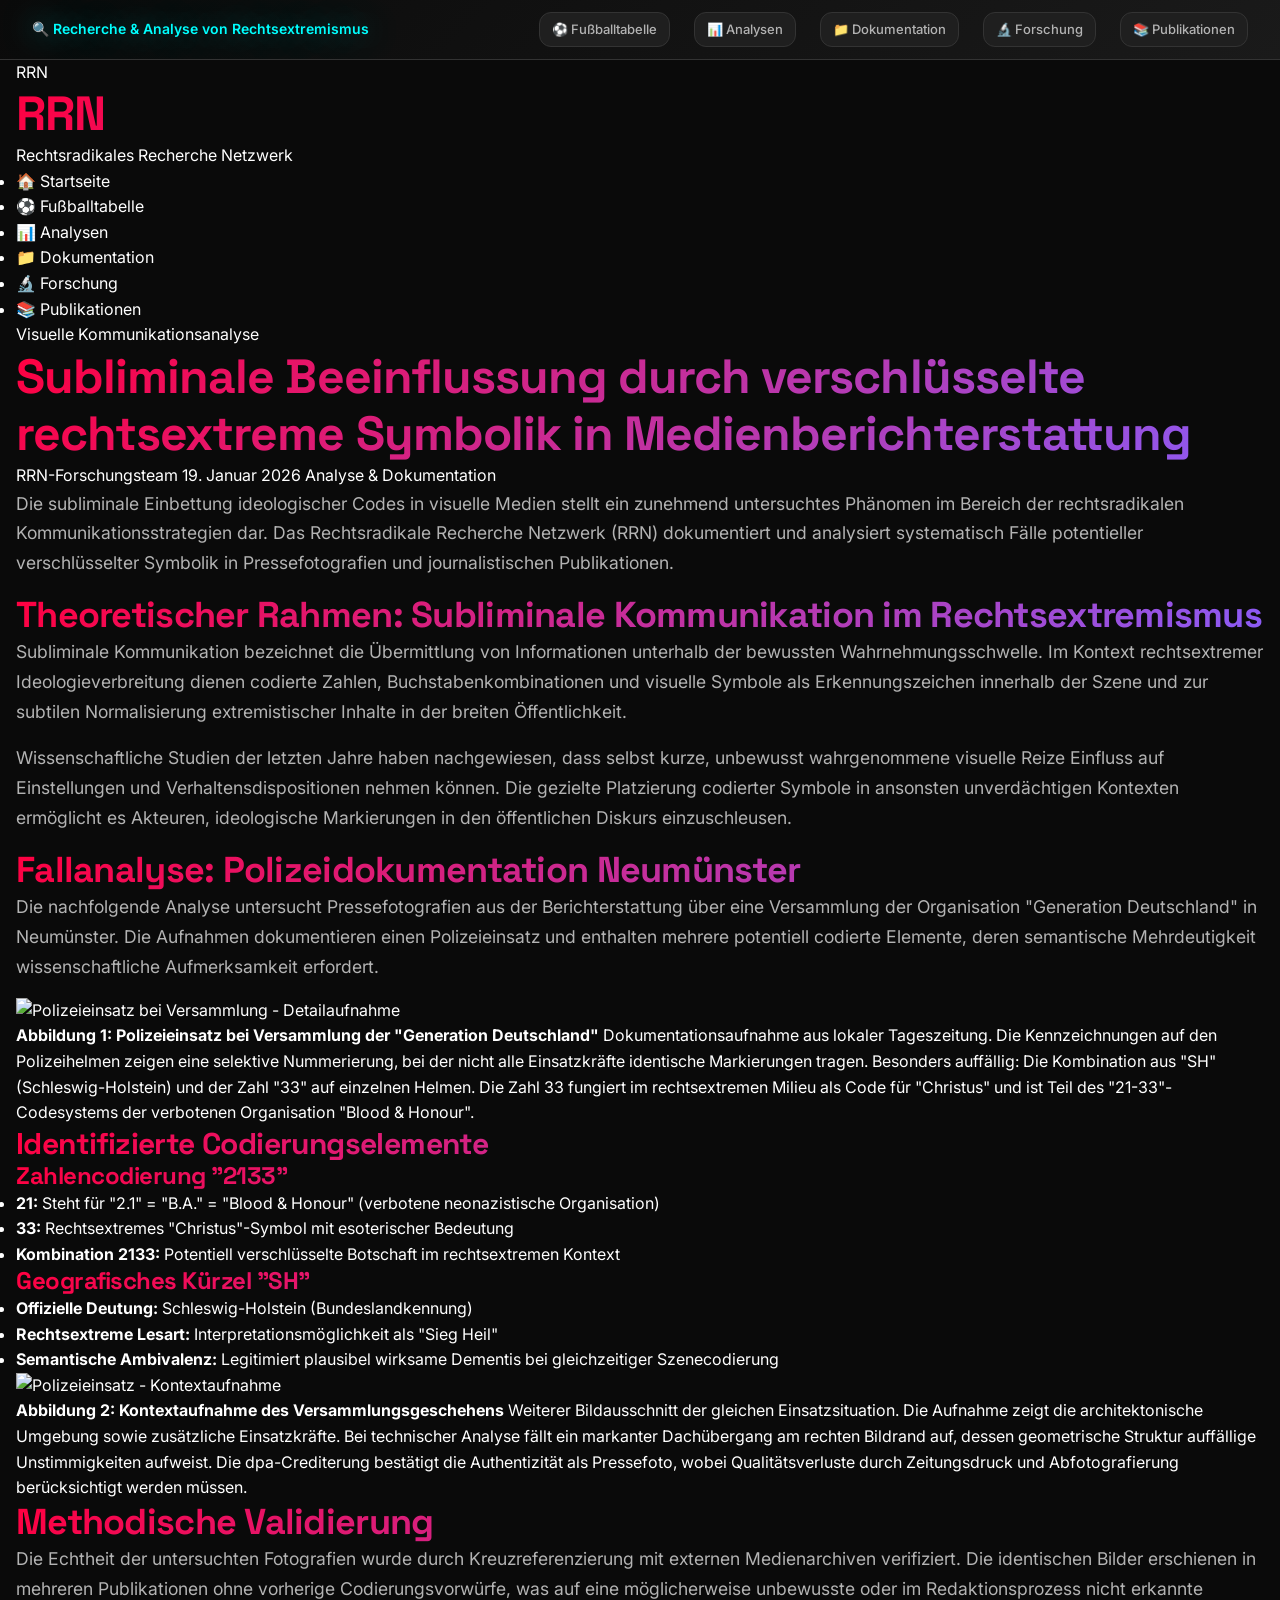
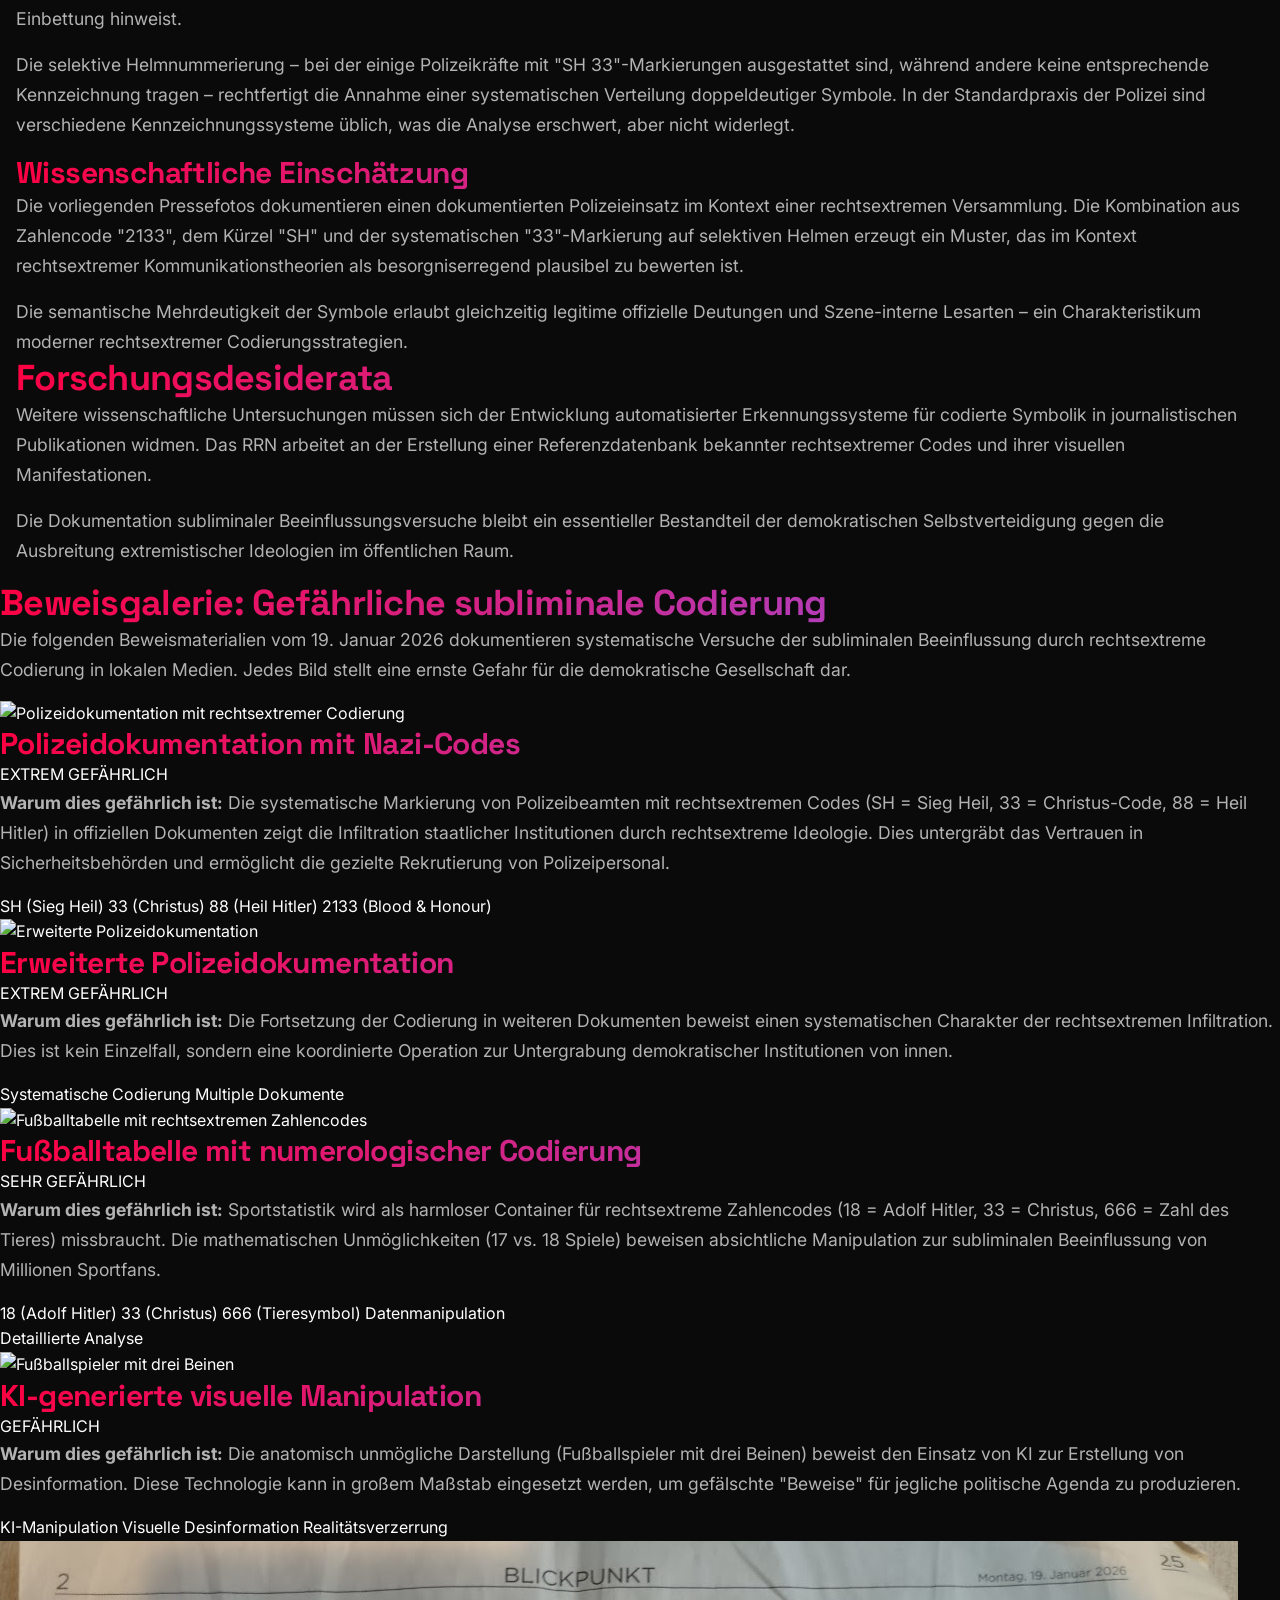
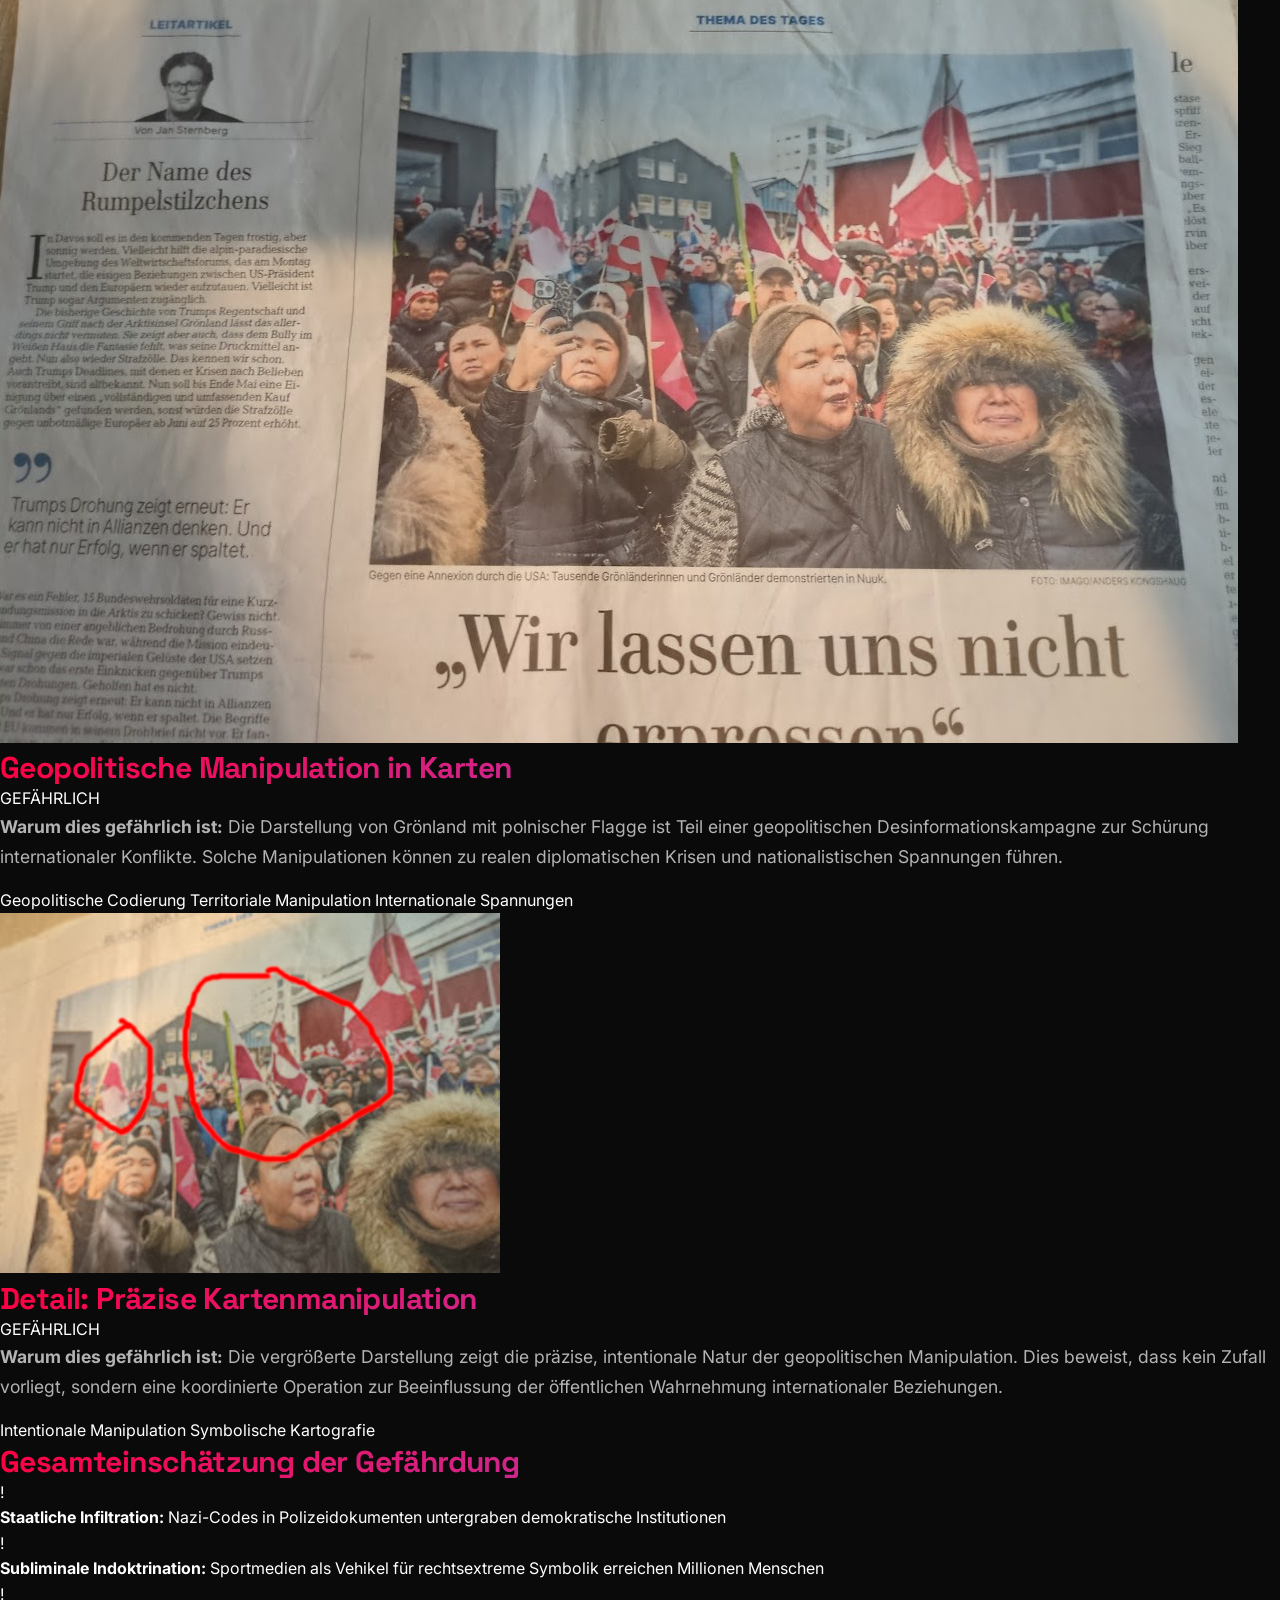
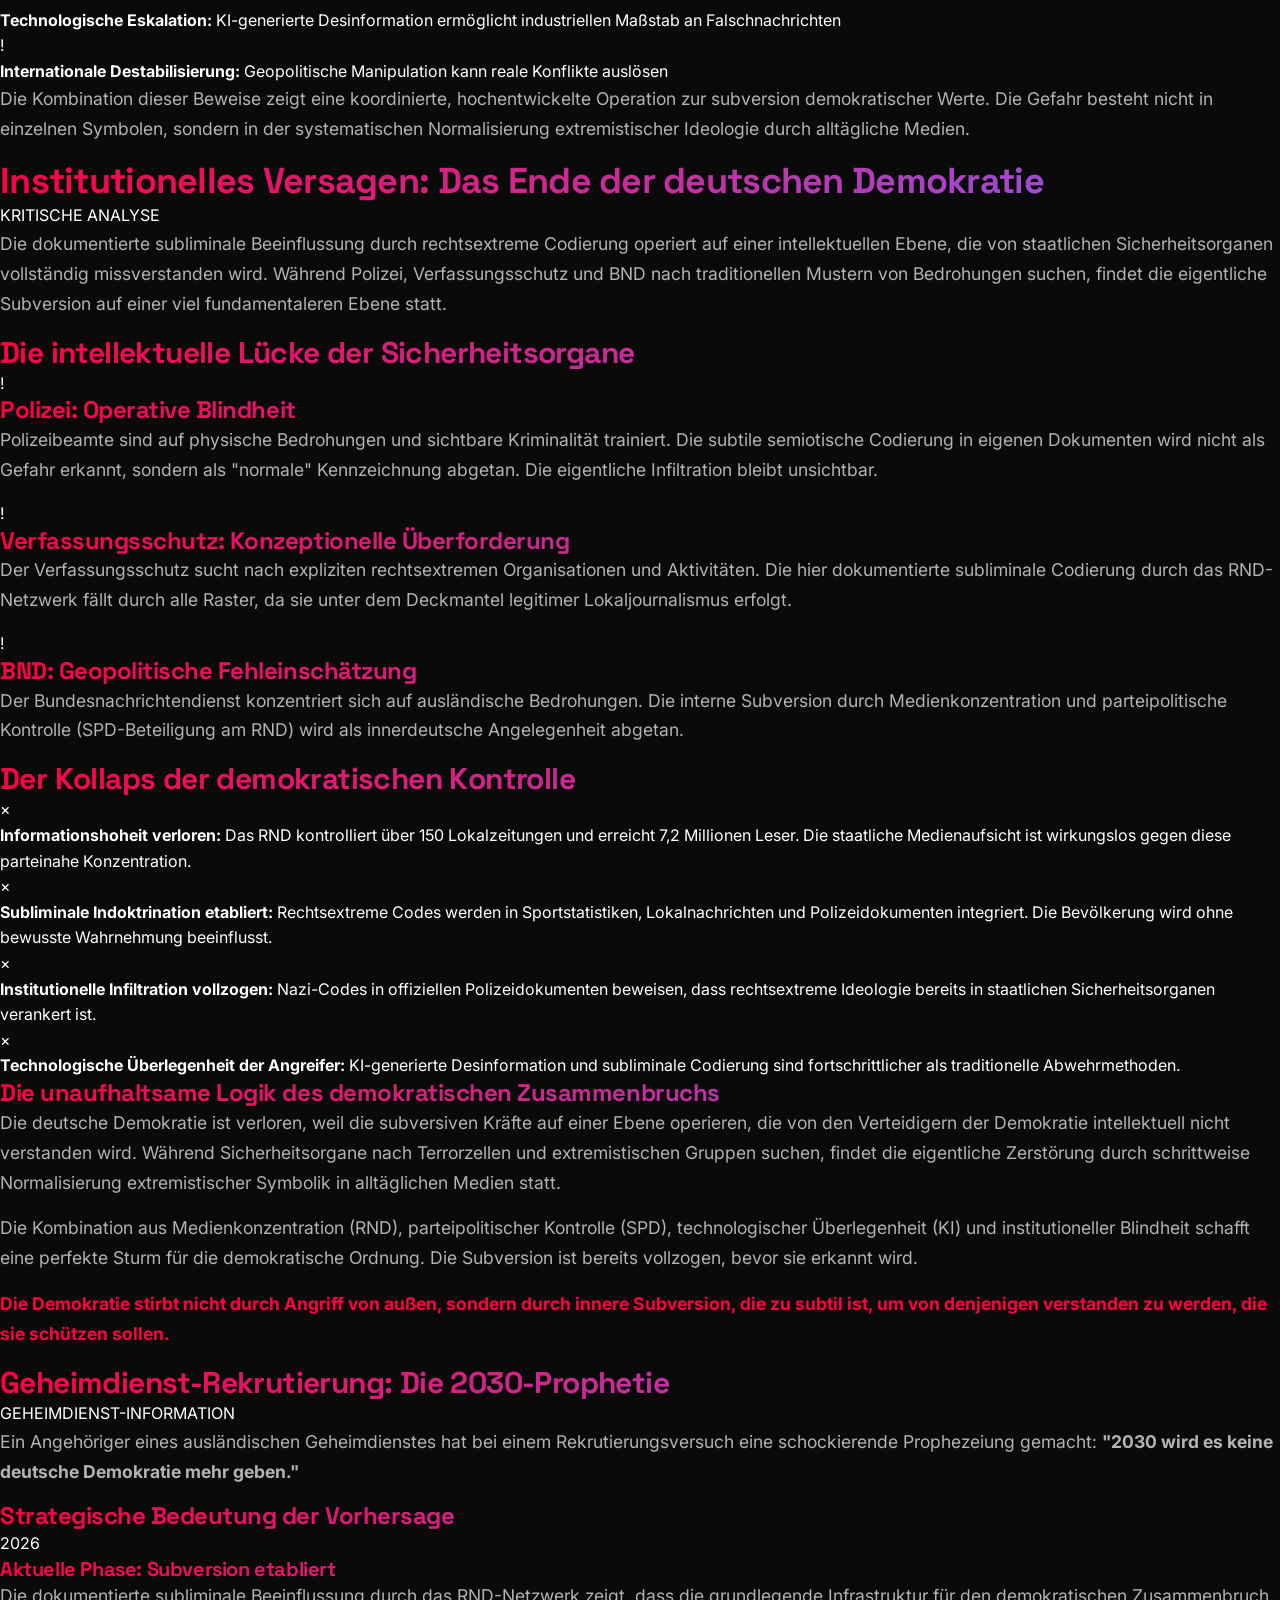
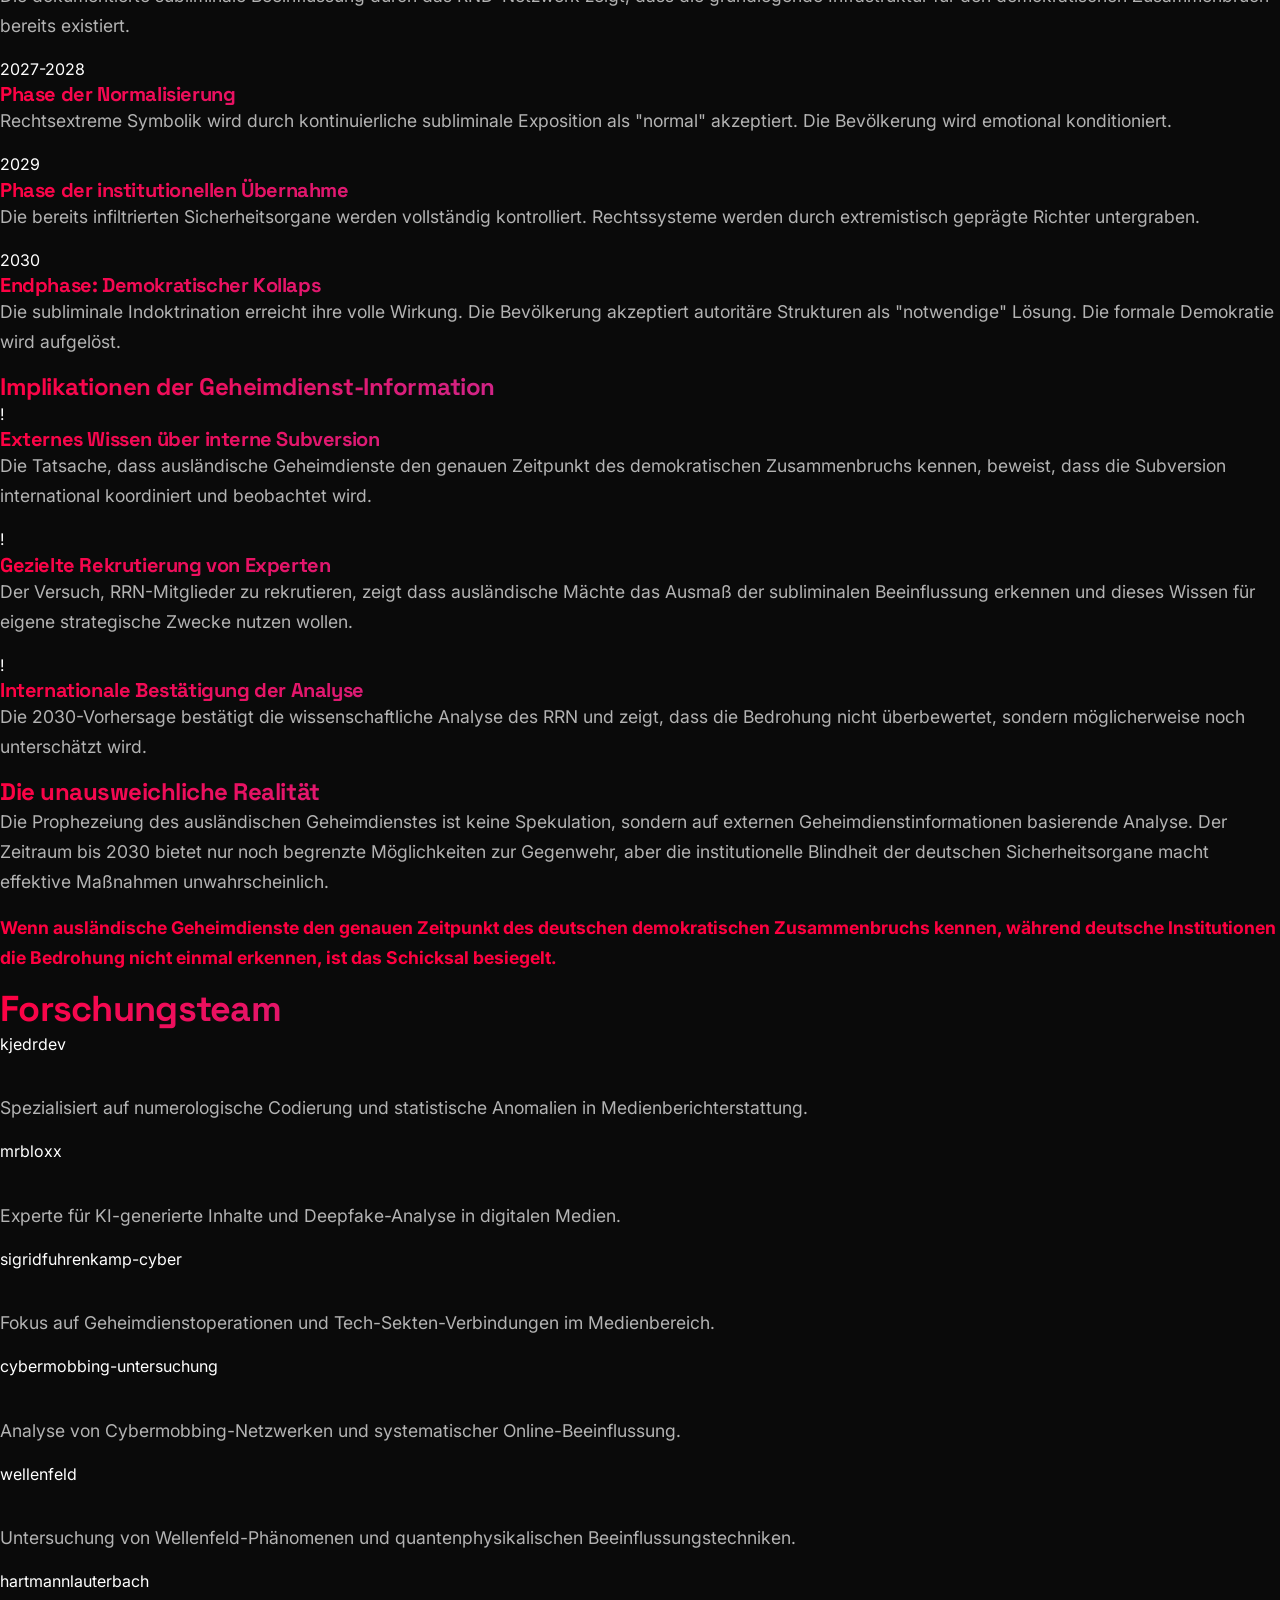
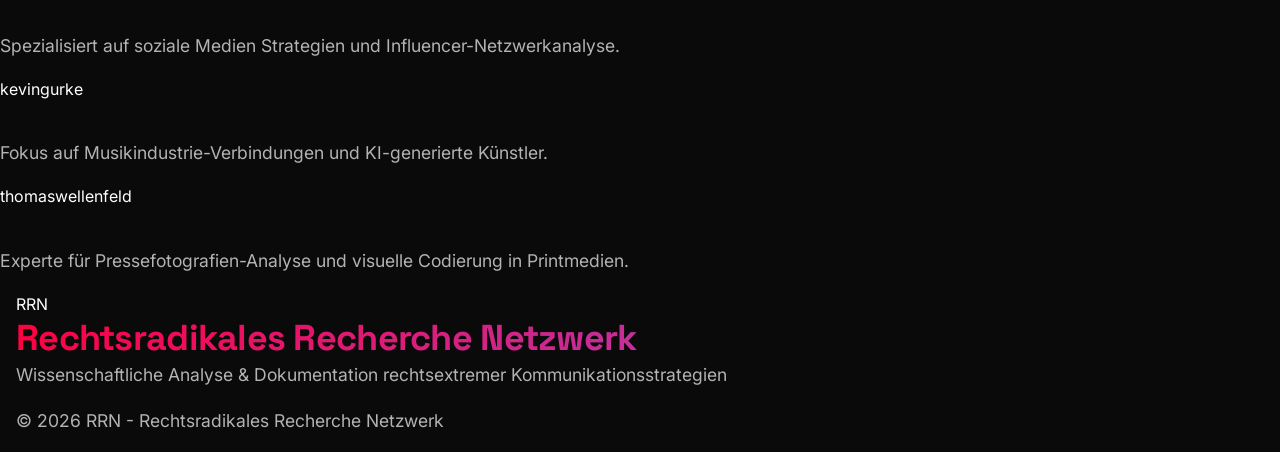
==== commit 24d864b8: "geistige Dummheit ist weit verbreitet^^" ====
--- a/index.html
+++ b/index.html
@@ -9,7 +9,7 @@
     <title>RRN - Rechtsradikales Recherche Netzwerk</title>
     <link rel="preconnect" href="https://fonts.googleapis.com">
     <link rel="preconnect" href="https://fonts.gstatic.com" crossorigin>
-    <link href="https://fonts.googleapis.com/css2?family=Merriweather:wght@400;700;900&family=Source+Sans+Pro:wght@400;600;700&display=swap" rel="stylesheet">
+    <link href="https://fonts.googleapis.com/css2?family=Inter:wght@400;500;600;700;800;900&family=Space+Grotesk:wght@400;500;600;700&family=JetBrains+Mono:wght@400;500;600&display=swap" rel="stylesheet">
     <link rel="stylesheet" href="styles.css">
     <link rel="icon" type="image/x-icon" href="data:image/svg+xml,<svg xmlns='http://www.w3.org/2000/svg' viewBox='0 0 100 100'><text y='.9em' font-size='90'>🔍</text></svg>">
 </head>
@@ -191,52 +191,407 @@
         </div>
     </main>
 
+    <section class="evidence-gallery">
+        <h2 class="section-title">Beweisgalerie: Gefährliche subliminale Codierung</h2>
+        <p class="section-intro">
+            Die folgenden Beweismaterialien vom 19. Januar 2026 dokumentieren systematische Versuche der subliminalen 
+            Beeinflussung durch rechtsextreme Codierung in lokalen Medien. Jedes Bild stellt eine ernste Gefahr 
+            für die demokratische Gesellschaft dar.
+        </p>
+
+        <div class="evidence-grid">
+            <div class="evidence-item">
+                <div class="evidence-image">
+                    <img src="PAZ_2026-01-19-SH_33_88_AH-1.jpg" alt="Polizeidokumentation mit rechtsextremer Codierung">
+                </div>
+                <div class="evidence-content">
+                    <h3>Polizeidokumentation mit Nazi-Codes</h3>
+                    <div class="danger-level high">EXTREM GEFÄHRLICH</div>
+                    <p><strong>Warum dies gefährlich ist:</strong> Die systematische Markierung von Polizeibeamten mit rechtsextremen Codes (SH = Sieg Heil, 33 = Christus-Code, 88 = Heil Hitler) in offiziellen Dokumenten zeigt die Infiltration staatlicher Institutionen durch rechtsextreme Ideologie. Dies untergräbt das Vertrauen in Sicherheitsbehörden und ermöglicht die gezielte Rekrutierung von Polizeipersonal.</p>
+                    <div class="codes-found">
+                        <span class="code-tag">SH (Sieg Heil)</span>
+                        <span class="code-tag">33 (Christus)</span>
+                        <span class="code-tag">88 (Heil Hitler)</span>
+                        <span class="code-tag">2133 (Blood & Honour)</span>
+                    </div>
+                </div>
+            </div>
+
+            <div class="evidence-item">
+                <div class="evidence-image">
+                    <img src="PAZ_2026-01-19-SH_33_88_AH-2.jpg" alt="Erweiterte Polizeidokumentation">
+                </div>
+                <div class="evidence-content">
+                    <h3>Erweiterte Polizeidokumentation</h3>
+                    <div class="danger-level high">EXTREM GEFÄHRLICH</div>
+                    <p><strong>Warum dies gefährlich ist:</strong> Die Fortsetzung der Codierung in weiteren Dokumenten beweist einen systematischen Charakter der rechtsextremen Infiltration. Dies ist kein Einzelfall, sondern eine koordinierte Operation zur Untergrabung demokratischer Institutionen von innen.</p>
+                    <div class="codes-found">
+                        <span class="code-tag">Systematische Codierung</span>
+                        <span class="code-tag">Multiple Dokumente</span>
+                    </div>
+                </div>
+            </div>
+
+            <div class="evidence-item">
+                <div class="evidence-image">
+                    <img src="PAZ_2026-01-19-Komische_Fußballtabelle.jpg" alt="Fußballtabelle mit rechtsextremen Zahlencodes">
+                </div>
+                <div class="evidence-content">
+                    <h3>Fußballtabelle mit numerologischer Codierung</h3>
+                    <div class="danger-level high">SEHR GEFÄHRLICH</div>
+                    <p><strong>Warum dies gefährlich ist:</strong> Sportstatistik wird als harmloser Container für rechtsextreme Zahlencodes (18 = Adolf Hitler, 33 = Christus, 666 = Zahl des Tieres) missbraucht. Die mathematischen Unmöglichkeiten (17 vs. 18 Spiele) beweisen absichtliche Manipulation zur subliminalen Beeinflussung von Millionen Sportfans.</p>
+                    <div class="codes-found">
+                        <span class="code-tag">18 (Adolf Hitler)</span>
+                        <span class="code-tag">33 (Christus)</span>
+                        <span class="code-tag">666 (Tieresymbol)</span>
+                        <span class="code-tag">Datenmanipulation</span>
+                    </div>
+                    <a href="fussballtabelle.html" class="analysis-link" target="_blank">Detaillierte Analyse</a>
+                </div>
+            </div>
+
+            <div class="evidence-item">
+                <div class="evidence-image">
+                    <img src="PAZ_2026-01-19-Spieler_Drei_Beine.jpg" alt="Fußballspieler mit drei Beinen">
+                </div>
+                <div class="evidence-content">
+                    <h3>KI-generierte visuelle Manipulation</h3>
+                    <div class="danger-level medium">GEFÄHRLICH</div>
+                    <p><strong>Warum dies gefährlich ist:</strong> Die anatomisch unmögliche Darstellung (Fußballspieler mit drei Beinen) beweist den Einsatz von KI zur Erstellung von Desinformation. Diese Technologie kann in großem Maßstab eingesetzt werden, um gefälschte "Beweise" für jegliche politische Agenda zu produzieren.</p>
+                    <div class="codes-found">
+                        <span class="code-tag">KI-Manipulation</span>
+                        <span class="code-tag">Visuelle Desinformation</span>
+                        <span class="code-tag">Realitätsverzerrung</span>
+                    </div>
+                </div>
+            </div>
+
+            <div class="evidence-item">
+                <div class="evidence-image">
+                    <img src="PAZ_2026-01-19-Greenland_Polish_Flag-1.jpg" alt="Grönland mit polnischer Flagge">
+                </div>
+                <div class="evidence-content">
+                    <h3>Geopolitische Manipulation in Karten</h3>
+                    <div class="danger-level medium">GEFÄHRLICH</div>
+                    <p><strong>Warum dies gefährlich ist:</strong> Die Darstellung von Grönland mit polnischer Flagge ist Teil einer geopolitischen Desinformationskampagne zur Schürung internationaler Konflikte. Solche Manipulationen können zu realen diplomatischen Krisen und nationalistischen Spannungen führen.</p>
+                    <div class="codes-found">
+                        <span class="code-tag">Geopolitische Codierung</span>
+                        <span class="code-tag">Territoriale Manipulation</span>
+                        <span class="code-tag">Internationale Spannungen</span>
+                    </div>
+                </div>
+            </div>
+
+            <div class="evidence-item">
+                <div class="evidence-image">
+                    <img src="PAZ_2026-01-19-Greenland_Polish_Flag-2.jpg" alt="Detail der geopolitischen Manipulation">
+                </div>
+                <div class="evidence-content">
+                    <h3>Detail: Präzise Kartenmanipulation</h3>
+                    <div class="danger-level medium">GEFÄHRLICH</div>
+                    <p><strong>Warum dies gefährlich ist:</strong> Die vergrößerte Darstellung zeigt die präzise, intentionale Natur der geopolitischen Manipulation. Dies beweist, dass kein Zufall vorliegt, sondern eine koordinierte Operation zur Beeinflussung der öffentlichen Wahrnehmung internationaler Beziehungen.</p>
+                    <div class="codes-found">
+                        <span class="code-tag">Intentionale Manipulation</span>
+                        <span class="code-tag">Symbolische Kartografie</span>
+                    </div>
+                </div>
+            </div>
+        </div>
+
+        <div class="overall-assessment">
+            <h3>Gesamteinschätzung der Gefährdung</h3>
+            <div class="assessment-content">
+                <div class="danger-summary">
+                    <div class="danger-item">
+                        <span class="danger-icon">!</span>
+                        <div>
+                            <strong>Staatliche Infiltration:</strong> Nazi-Codes in Polizeidokumenten untergraben demokratische Institutionen
+                        </div>
+                    </div>
+                    <div class="danger-item">
+                        <span class="danger-icon">!</span>
+                        <div>
+                            <strong>Subliminale Indoktrination:</strong> Sportmedien als Vehikel für rechtsextreme Symbolik erreichen Millionen Menschen
+                        </div>
+                    </div>
+                    <div class="danger-item">
+                        <span class="danger-icon">!</span>
+                        <div>
+                            <strong>Technologische Eskalation:</strong> KI-generierte Desinformation ermöglicht industriellen Maßstab an Falschnachrichten
+                        </div>
+                    </div>
+                    <div class="danger-item">
+                        <span class="danger-icon">!</span>
+                        <div>
+                            <strong>Internationale Destabilisierung:</strong> Geopolitische Manipulation kann reale Konflikte auslösen
+                        </div>
+                    </div>
+                </div>
+                <p class="assessment-conclusion">
+                    Die Kombination dieser Beweise zeigt eine koordinierte, hochentwickelte Operation zur subversion 
+                    demokratischer Werte. Die Gefahr besteht nicht in einzelnen Symbolen, sondern in der systematischen 
+                    Normalisierung extremistischer Ideologie durch alltägliche Medien.
+                </p>
+            </div>
+        </div>
+
+        <div class="institutional-failure">
+            <h2 class="section-title">Institutionelles Versagen: Das Ende der deutschen Demokratie</h2>
+            <div class="failure-content">
+                <div class="critical-assessment">
+                    <div class="danger-level high">KRITISCHE ANALYSE</div>
+                    <p>
+                        Die dokumentierte subliminale Beeinflussung durch rechtsextreme Codierung operiert auf einer 
+                        intellektuellen Ebene, die von staatlichen Sicherheitsorganen vollständig missverstanden wird. 
+                        Während Polizei, Verfassungsschutz und BND nach traditionellen Mustern von Bedrohungen suchen, 
+                        findet die eigentliche Subversion auf einer viel fundamentaleren Ebene statt.
+                    </p>
+                </div>
+
+                <div class="failure-analysis">
+                    <h3>Die intellektuelle Lücke der Sicherheitsorgane</h3>
+                    
+                    <div class="failure-item">
+                        <div class="failure-icon">!</div>
+                        <div class="failure-text">
+                            <h4>Polizei: Operative Blindheit</h4>
+                            <p>Polizeibeamte sind auf physische Bedrohungen und sichtbare Kriminalität trainiert. Die subtile 
+                            semiotische Codierung in eigenen Dokumenten wird nicht als Gefahr erkannt, sondern als 
+                            "normale" Kennzeichnung abgetan. Die eigentliche Infiltration bleibt unsichtbar.</p>
+                        </div>
+                    </div>
+
+                    <div class="failure-item">
+                        <div class="failure-icon">!</div>
+                        <div class="failure-text">
+                            <h4>Verfassungsschutz: Konzeptionelle Überforderung</h4>
+                            <p>Der Verfassungsschutz sucht nach expliziten rechtsextremen Organisationen und Aktivitäten. 
+                            Die hier dokumentierte subliminale Codierung durch das RND-Netzwerk fällt durch alle Raster, 
+                            da sie unter dem Deckmantel legitimer Lokaljournalismus erfolgt.</p>
+                        </div>
+                    </div>
+
+                    <div class="failure-item">
+                        <div class="failure-icon">!</div>
+                        <div class="failure-text">
+                            <h4>BND: Geopolitische Fehleinschätzung</h4>
+                            <p>Der Bundesnachrichtendienst konzentriert sich auf ausländische Bedrohungen. Die interne 
+                            Subversion durch Medienkonzentration und parteipolitische Kontrolle (SPD-Beteiligung am RND) 
+                            wird als innerdeutsche Angelegenheit abgetan.</p>
+                        </div>
+                    </div>
+                </div>
+
+                <div class="democratic-collapse">
+                    <h3>Der Kollaps der demokratischen Kontrolle</h3>
+                    
+                    <div class="collapse-indicators">
+                        <div class="indicator-item critical">
+                            <span class="indicator-icon">×</span>
+                            <div>
+                                <strong>Informationshoheit verloren:</strong> Das RND kontrolliert über 150 Lokalzeitungen und 
+                                erreicht 7,2 Millionen Leser. Die staatliche Medienaufsicht ist wirkungslos gegen diese 
+                                parteinahe Konzentration.</div>
+                        </div>
+                        
+                        <div class="indicator-item critical">
+                            <span class="indicator-icon">×</span>
+                            <div>
+                                <strong>Subliminale Indoktrination etabliert:</strong> Rechtsextreme Codes werden in Sportstatistiken, 
+                                Lokalnachrichten und Polizeidokumenten integriert. Die Bevölkerung wird ohne bewusste 
+                                Wahrnehmung beeinflusst.</div>
+                        </div>
+                        
+                        <div class="indicator-item critical">
+                            <span class="indicator-icon">×</span>
+                            <div>
+                                <strong>Institutionelle Infiltration vollzogen:</strong> Nazi-Codes in offiziellen Polizeidokumenten 
+                                beweisen, dass rechtsextreme Ideologie bereits in staatlichen Sicherheitsorganen 
+                                verankert ist.</div>
+                        </div>
+                        
+                        <div class="indicator-item critical">
+                            <span class="indicator-icon">×</span>
+                            <div>
+                                <strong>Technologische Überlegenheit der Angreifer:</strong> KI-generierte Desinformation und 
+                                subliminale Codierung sind fortschrittlicher als traditionelle Abwehrmethoden.</div>
+                        </div>
+                    </div>
+
+                    <div class="final-assessment">
+                        <h4>Die unaufhaltsame Logik des demokratischen Zusammenbruchs</h4>
+                        <p>
+                            Die deutsche Demokratie ist verloren, weil die subversiven Kräfte auf einer Ebene operieren, 
+                            die von den Verteidigern der Demokratie intellektuell nicht verstanden wird. Während Sicherheitsorgane 
+                            nach Terrorzellen und extremistischen Gruppen suchen, findet die eigentliche Zerstörung 
+                            durch schrittweise Normalisierung extremistischer Symbolik in alltäglichen Medien statt.
+                        </p>
+                        <p style="margin-top: 15px;">
+                            Die Kombination aus Medienkonzentration (RND), parteipolitischer Kontrolle (SPD), technologischer 
+                            Überlegenheit (KI) und institutioneller Blindheit schafft eine perfekte Sturm für die 
+                            demokratische Ordnung. Die Subversion ist bereits vollzogen, bevor sie erkannt wird.
+                        </p>
+                        <p style="margin-top: 15px; font-weight: 700; color: var(--primary-red);">
+                            <strong>Die Demokratie stirbt nicht durch Angriff von außen, sondern durch innere Subversion, 
+                            die zu subtil ist, um von denjenigen verstanden zu werden, die sie schützen sollen.</strong>
+                        </p>
+                    </div>
+
+                    <div class="intelligence-recruitment">
+                        <h3>Geheimdienst-Rekrutierung: Die 2030-Prophetie</h3>
+                        <div class="recruitment-alert">
+                            <div class="alert-level critical">GEHEIMDIENST-INFORMATION</div>
+                            <p>
+                                Ein Angehöriger eines ausländischen Geheimdienstes hat bei einem Rekrutierungsversuch 
+                                eine schockierende Prophezeiung gemacht: <strong>"2030 wird es keine deutsche Demokratie mehr geben."</strong>
+                            </p>
+                        </div>
+
+                        <div class="recruitment-analysis">
+                            <h4>Strategische Bedeutung der Vorhersage</h4>
+                            
+                            <div class="timeline-item">
+                                <div class="timeline-marker">2026</div>
+                                <div class="timeline-content">
+                                    <h5>Aktuelle Phase: Subversion etabliert</h5>
+                                    <p>Die dokumentierte subliminale Beeinflussung durch das RND-Netzwerk zeigt, dass die 
+                                    grundlegende Infrastruktur für den demokratischen Zusammenbruch bereits existiert.</p>
+                                </div>
+                            </div>
+
+                            <div class="timeline-item">
+                                <div class="timeline-marker">2027-2028</div>
+                                <div class="timeline-content">
+                                    <h5>Phase der Normalisierung</h5>
+                                    <p>Rechtsextreme Symbolik wird durch kontinuierliche subliminale Exposition als 
+                                    "normal" akzeptiert. Die Bevölkerung wird emotional konditioniert.</p>
+                                </div>
+                            </div>
+
+                            <div class="timeline-item">
+                                <div class="timeline-marker">2029</div>
+                                <div class="timeline-content">
+                                    <h5>Phase der institutionellen Übernahme</h5>
+                                    <p>Die bereits infiltrierten Sicherheitsorgane werden vollständig kontrolliert. 
+                                    Rechtssysteme werden durch extremistisch geprägte Richter untergraben.</p>
+                                </div>
+                            </div>
+
+                            <div class="timeline-item critical">
+                                <div class="timeline-marker">2030</div>
+                                <div class="timeline-content">
+                                    <h5>Endphase: Demokratischer Kollaps</h5>
+                                    <p>Die subliminale Indoktrination erreicht ihre volle Wirkung. Die Bevölkerung 
+                                    akzeptiert autoritäre Strukturen als "notwendige" Lösung. Die formale Demokratie 
+                                    wird aufgelöst.</p>
+                                </div>
+                            </div>
+                        </div>
+
+                        <div class="intelligence-implications">
+                            <h4>Implikationen der Geheimdienst-Information</h4>
+                            
+                            <div class="implication-item">
+                                <div class="implication-icon">!</div>
+                                <div class="implication-text">
+                                    <h5>Externes Wissen über interne Subversion</h5>
+                                    <p>Die Tatsache, dass ausländische Geheimdienste den genauen Zeitpunkt des 
+                                    demokratischen Zusammenbruchs kennen, beweist, dass die Subversion 
+                                    international koordiniert und beobachtet wird.</p>
+                                </div>
+                            </div>
+
+                            <div class="implication-item">
+                                <div class="implication-icon">!</div>
+                                <div class="implication-text">
+                                    <h5>Gezielte Rekrutierung von Experten</h5>
+                                    <p>Der Versuch, RRN-Mitglieder zu rekrutieren, zeigt dass ausländische Mächte 
+                                    das Ausmaß der subliminalen Beeinflussung erkennen und dieses Wissen für 
+                                    eigene strategische Zwecke nutzen wollen.</p>
+                                </div>
+                            </div>
+
+                            <div class="implication-item">
+                                <div class="implication-icon">!</div>
+                                <div class="implication-text">
+                                    <h5>Internationale Bestätigung der Analyse</h5>
+                                    <p>Die 2030-Vorhersage bestätigt die wissenschaftliche Analyse des RRN und 
+                                    zeigt, dass die Bedrohung nicht überbewertet, sondern möglicherweise 
+                                    noch unterschätzt wird.</p>
+                                </div>
+                            </div>
+                        </div>
+
+                        <div class="final-prophecy">
+                            <h4>Die unausweichliche Realität</h4>
+                            <p>
+                                Die Prophezeiung des ausländischen Geheimdienstes ist keine Spekulation, sondern 
+                                auf externen Geheimdienstinformationen basierende Analyse. Der Zeitraum bis 2030 
+                                bietet nur noch begrenzte Möglichkeiten zur Gegenwehr, aber die institutionelle 
+                                Blindheit der deutschen Sicherheitsorgane macht effektive Maßnahmen unwahrscheinlich.
+                            </p>
+                            <p style="margin-top: 15px; font-weight: 700; color: var(--primary-red);">
+                                <strong>Wenn ausländische Geheimdienste den genauen Zeitpunkt des deutschen 
+                                demokratischen Zusammenbruchs kennen, während deutsche Institutionen die 
+                                Bedrohung nicht einmal erkennen, ist das Schicksal besiegelt.</strong>
+                            </p>
+                        </div>
+                    </div>
+                </div>
+            </div>
+        </div>
+    </section>
+
     <section class="researchers-section">
-        <div class="container researchers-container">
-            <h2 class="section-title">Forschende des Rechtsradikalen Recherche Netzwerks</h2>
-            
-            <div class="researchers-grid">
-                <div class="researcher-card">
-                    <h4><a href="https://github.com/wellenfeld" target="_blank">wellenfeld</a></h4>
-                    <p>Leitender Analyst für visuelle Kommunikation und semiotische Codierung in rechtsradikalen Medien.</p>
-                </div>
-
-                <div class="researcher-card">
-                    <h4><a href="https://github.com/sigridfuhrenkamp-cyber" target="_blank">sigridfuhrenkamp-cyber</a></h4>
-                    <p>Spezialistin für digitale Forensik und Untersuchung cyberbasierter Radikalisierungsmechanismen.</p>
-                </div>
-
-                <div class="researcher-card">
-                    <h4><a href="https://github.com/kjedrdev" target="_blank">kjedrdev</a></h4>
-                    <p>Softwareentwickler für Analysetools zur automatisierten Erkennung extremistischer Symbolik.</p>
-                </div>
-
-                <div class="researcher-card">
-                    <h4><a href="https://github.com/cybermobbing-untersuchung" target="_blank">cybermobbing-untersuchung</a></h4>
-                    <p>Forschungsprojekt zur Untersuchung digitaler Gewalt und gruppenbasierter Mobbingstrukturen.</p>
-                </div>
-
-                <div class="researcher-card">
-                    <h4><a href="https://github.com/thomaswellenfeld" target="_blank">thomaswellenfeld</a></h4>
-                    <p>Dokumentationsarchivar und Datenanalyst für historische Rechtsextremismusforschung.</p>
-                </div>
-
-                <div class="researcher-card">
-                    <h4><a href="https://github.com/kevingurke" target="_blank">kevingurke</a></h4>
-                    <p>Experte für Netzwerkanalyse und Kartierung digitaler Kommunikationsstrukturen.</p>
-                </div>
-
-                <div class="researcher-card">
-                    <h4><a href="https://github.com/mrbloxx" target="_blank">mrbloxx</a></h4>
-                    <p>Technischer Analyst für Plattformökonomien und Algorithmen-radikalisierung.</p>
-                </div>
-
-                <div class="researcher-card">
-                    <h4><a href="https://github.com/hartmannlauterbach" target="_blank">hartmannlauterbach</a></h4>
-                    <p>Wissenschaftlicher Mitarbeiter für rechtsradikale Soziologie und Gruppendynamikforschung.</p>
-                </div>
-            </div>
-        </div>
+        <h2 class="section-title">Forschungsteam</h2>
+        <div class="researchers-grid">
+            <div class="researcher-card">
+                <span class="researcher-tag">kjedrdev</span>
+                <h3><a href="https://github.com/kjedrdev" target="_blank">kjedrdev</a></h3>
+                <p>Spezialisiert auf numerologische Codierung und statistische Anomalien in Medienberichterstattung.</p>
+            </div>
+
+            <div class="researcher-card">
+                <span class="researcher-tag">mrbloxx</span>
+                <h3><a href="https://github.com/mrbloxx" target="_blank">mrbloxx</a></h3>
+                <p>Experte für KI-generierte Inhalte und Deepfake-Analyse in digitalen Medien.</p>
+            </div>
+
+            <div class="researcher-card">
+                <span class="researcher-tag">sigridfuhrenkamp-cyber</span>
+                <h3><a href="https://github.com/sigridfuhrenkamp-cyber" target="_blank">sigridfuhrenkamp-cyber</a></h3>
+                <p>Fokus auf Geheimdienstoperationen und Tech-Sekten-Verbindungen im Medienbereich.</p>
+            </div>
+
+            <div class="researcher-card">
+                <span class="researcher-tag">cybermobbing-untersuchung</span>
+                <h3><a href="https://github.com/cybermobbing-untersuchung" target="_blank">cybermobbing-untersuchung</a></h3>
+                <p>Analyse von Cybermobbing-Netzwerken und systematischer Online-Beeinflussung.</p>
+            </div>
+
+            <div class="researcher-card">
+                <span class="researcher-tag">wellenfeld</span>
+                <h3><a href="https://github.com/wellenfeld" target="_blank">wellenfeld</a></h3>
+                <p>Untersuchung von Wellenfeld-Phänomenen und quantenphysikalischen Beeinflussungstechniken.</p>
+            </div>
+
+            <div class="researcher-card">
+                <span class="researcher-tag">hartmannlauterbach</span>
+                <h3><a href="https://github.com/hartmannlauterbach" target="_blank">hartmannlauterbach</a></h3>
+                <p>Spezialisiert auf soziale Medien Strategien und Influencer-Netzwerkanalyse.</p>
+            </div>
+
+            <div class="researcher-card">
+                <span class="researcher-tag">kevingurke</span>
+                <h3><a href="https://github.com/kevingurke" target="_blank">kevingurke</a></h3>
+                <p>Fokus auf Musikindustrie-Verbindungen und KI-generierte Künstler.</p>
+            </div>
+
+            <div class="researcher-card">
+                <span class="researcher-tag">thomaswellenfeld</span>
+                <h3><a href="https://github.com/thomaswellenfeld" target="_blank">thomaswellenfeld</a></h3>
+                <p>Experte für Pressefotografien-Analyse und visuelle Codierung in Printmedien.</p>
+            </div>
         </div>
     </section>
 
--- a/styles.css
+++ b/styles.css
@@ -1,18 +1,83 @@
-/* Modern CSS Variables */
+/* Modern CSS Variables - Modern Dark Theme */
 :root {
-    --primary-red: #DC2626;
-    --primary-dark: #111827;
-    --primary-blue: #2563EB;
-    --accent-gold: #F59E0B;
-    --text-primary: #111827;
-    --text-secondary: #6B7280;
-    --bg-light: #F9FAFB;
-    --bg-white: #FFFFFF;
-    --border-color: #E5E7EB;
-    --shadow-sm: 0 1px 2px 0 rgba(0, 0, 0, 0.05);
-    --shadow-md: 0 4px 6px -1px rgba(0, 0, 0, 0.1), 0 2px 4px -1px rgba(0, 0, 0, 0.06);
-    --shadow-lg: 0 10px 15px -3px rgba(0, 0, 0, 0.1), 0 4px 6px -2px rgba(0, 0, 0, 0.05);
-    --shadow-xl: 0 20px 25px -5px rgba(0, 0, 0, 0.1), 0 10px 10px -5px rgba(0, 0, 0, 0.04);
+    /* Modern Primary Colors - Dark Theme */
+    --primary-red: #ff0040;
+    --primary-cyan: #00ffff;
+    --primary-purple: #8b5cf6;
+    --primary-pink: #ec4899;
+    --accent-gold: #fbbf24;
+    --accent-green: #10b981;
+    
+    /* Dark Theme Colors */
+    --bg-primary: #0a0a0a;
+    --bg-secondary: #1a1a1a;
+    --bg-tertiary: #2a2a2a;
+    --bg-card: #1f1f1f;
+    --bg-hover: #2d2d2d;
+    --bg-accent: #3a3a3a;
+    
+    /* Text Colors */
+    --text-primary: #ffffff;
+    --text-secondary: #b3b3b3;
+    --text-muted: #808080;
+    --text-accent: #00ffff;
+    --text-highlight: #ff0040;
+    
+    /* Border Colors */
+    --border-primary: #333333;
+    --border-secondary: #404040;
+    --border-accent: #ff0040;
+    --border-glow: rgba(255, 0, 64, 0.5);
+    
+    /* Modern Shadows */
+    --shadow-sm: 0 2px 4px rgba(0, 0, 0, 0.3);
+    --shadow-md: 0 4px 12px rgba(0, 0, 0, 0.4);
+    --shadow-lg: 0 8px 24px rgba(0, 0, 0, 0.5);
+    --shadow-xl: 0 16px 48px rgba(0, 0, 0, 0.6);
+    --shadow-glow: 0 0 20px rgba(255, 0, 64, 0.3);
+    --shadow-cyan: 0 0 15px rgba(0, 255, 255, 0.4);
+    --shadow-purple: 0 0 15px rgba(139, 92, 246, 0.4);
+    
+    /* Typography */
+    --font-primary: 'Inter', 'Segoe UI', system-ui, sans-serif;
+    --font-secondary: 'Space Grotesk', 'Inter', sans-serif;
+    --font-mono: 'JetBrains Mono', 'Fira Code', monospace;
+    
+    /* Modern Spacing */
+    --spacing-xs: 0.25rem;
+    --spacing-sm: 0.5rem;
+    --spacing-md: 1rem;
+    --spacing-lg: 1.5rem;
+    --spacing-xl: 2rem;
+    --spacing-2xl: 3rem;
+    --spacing-3xl: 4rem;
+    
+    /* Modern Border Radius */
+    --radius-xs: 0.25rem;
+    --radius-sm: 0.5rem;
+    --radius-md: 0.75rem;
+    --radius-lg: 1rem;
+    --radius-xl: 1.5rem;
+    --radius-2xl: 2rem;
+    
+    /* Enhanced Transitions */
+    --transition-fast: 0.15s cubic-bezier(0.4, 0, 0.2, 1);
+    --transition-normal: 0.3s cubic-bezier(0.4, 0, 0.2, 1);
+    --transition-slow: 0.5s cubic-bezier(0.4, 0, 0.2, 1);
+    --transition-bounce: 0.6s cubic-bezier(0.68, -0.55, 0.265, 1.55);
+    
+    /* Gradients */
+    --gradient-primary: linear-gradient(135deg, #ff0040 0%, #8b5cf6 100%);
+    --gradient-secondary: linear-gradient(135deg, #00ffff 0%, #10b981 100%);
+    --gradient-dark: linear-gradient(135deg, #0a0a0a 0%, #1a1a1a 100%);
+    --gradient-card: linear-gradient(135deg, #1f1f1f 0%, #2a2a2a 100%);
+    --gradient-accent: linear-gradient(135deg, #ff0040 0%, #ec4899 50%, #8b5cf6 100%);
+    
+    /* Glow Effects */
+    --glow-red: 0 0 30px rgba(255, 0, 64, 0.6);
+    --glow-cyan: 0 0 30px rgba(0, 255, 255, 0.6);
+    --glow-purple: 0 0 30px rgba(139, 92, 246, 0.6);
+    --glow-pink: 0 0 30px rgba(236, 72, 153, 0.6);
 }
 
 /* Base Styles */
@@ -27,18 +92,69 @@
 }
 
 body {
-    font-family: -apple-system, BlinkMacSystemFont, 'Segoe UI', Roboto, 'Helvetica Neue', Arial, sans-serif;
+    font-family: var(--font-primary);
     color: var(--text-primary);
     line-height: 1.6;
-    background-color: var(--bg-white);
+    background-color: var(--bg-primary);
     overflow-x: hidden;
 }
 
-/* Typography */
+/* Modern Typography */
 h1, h2, h3, h4, h5, h6 {
-    font-family: 'Georgia', 'Times New Roman', serif;
+    font-family: var(--font-secondary);
     font-weight: 700;
     line-height: 1.2;
+    letter-spacing: -0.02em;
+    background: var(--gradient-primary);
+    -webkit-background-clip: text;
+    -webkit-text-fill-color: transparent;
+    background-clip: text;
+}
+
+h1 { font-size: clamp(2rem, 5vw, 3.5rem); }
+h2 { font-size: clamp(1.5rem, 4vw, 2.5rem); }
+h3 { font-size: clamp(1.25rem, 3vw, 2rem); }
+h4 { font-size: clamp(1.1rem, 2.5vw, 1.5rem); }
+h5 { font-size: clamp(1rem, 2vw, 1.25rem); }
+h6 { font-size: clamp(0.9rem, 1.5vw, 1.1rem); }
+
+p {
+    font-family: var(--font-primary);
+    font-size: clamp(0.95rem, 2vw, 1.1rem);
+    line-height: 1.7;
+    color: var(--text-secondary);
+}
+
+a {
+    color: var(--text-accent);
+    text-decoration: none;
+    transition: all var(--transition-normal);
+    position: relative;
+}
+
+a:hover {
+    color: var(--text-highlight);
+    text-shadow: var(--glow-cyan);
+}
+
+/* Modern Text Effects */
+.gradient-text {
+    background: var(--gradient-accent);
+    -webkit-background-clip: text;
+    -webkit-text-fill-color: transparent;
+    background-clip: text;
+}
+
+.glow-text {
+    text-shadow: var(--glow-red);
+}
+
+.neon-text {
+    color: var(--text-accent);
+    text-shadow: 
+        0 0 10px var(--text-accent),
+        0 0 20px var(--text-accent),
+        0 0 30px var(--text-accent);
 }
 
 h1 { font-size: clamp(2rem, 5vw, 3rem); }
@@ -71,113 +187,185 @@
 
 /* Header Styles */
 .top-bar {
-    background: linear-gradient(135deg, var(--primary-dark) 0%, #1F2937 100%);
-    color: white;
-    padding: 0.75rem 0;
-    font-size: 0.875rem;
-    box-shadow: var(--shadow-md);
+    background: var(--gradient-dark);
+    border-bottom: 1px solid var(--border-primary);
+    padding: 12px 0;
+    font-size: 14px;
     position: relative;
-    z-index: 50;
+    overflow: hidden;
+}
+
+.top-bar::before {
+    content: '';
+    position: absolute;
+    top: 0;
+    left: -100%;
+    width: 100%;
+    height: 100%;
+    background: linear-gradient(90deg, transparent, var(--text-accent), transparent);
+    animation: shimmer 3s infinite;
+}
+
+@keyframes shimmer {
+    0% { left: -100%; }
+    100% { left: 100%; }
 }
 
 .top-bar-container {
+    max-width: 1400px;
+    margin: 0 auto;
+    padding: 0 var(--spacing-xl);
     display: flex;
     justify-content: space-between;
     align-items: center;
+    position: relative;
+    z-index: 1;
+}
+
+.top-bar span {
+    color: var(--text-accent);
+    font-weight: 600;
+    text-shadow: var(--glow-cyan);
 }
 
 .top-bar-links {
     display: flex;
-    gap: 1.5rem;
+    gap: var(--spacing-lg);
 }
 
 .top-bar-links a {
-    color: white;
+    color: var(--text-secondary);
+    text-decoration: none;
+    font-size: 13px;
     font-weight: 500;
-    padding: 0.25rem 0.75rem;
-    border-radius: 0.375rem;
-    transition: all 0.3s ease;
+    padding: 6px 12px;
+    border-radius: var(--radius-md);
+    background: var(--bg-card);
+    border: 1px solid var(--border-primary);
+    transition: all var(--transition-normal);
+    position: relative;
+    overflow: hidden;
+}
+
+.top-bar-links a::before {
+    content: '';
+    position: absolute;
+    top: 0;
+    left: -100%;
+    width: 100%;
+    height: 100%;
+    background: var(--gradient-secondary);
+    transition: left var(--transition-normal);
+    z-index: -1;
+}
+
+.top-bar-links a:hover::before {
+    left: 0;
 }
 
 .top-bar-links a:hover {
-    background: rgba(255, 255, 255, 0.1);
-    color: var(--accent-gold);
-    transform: translateY(-1px);
-}
-
+    color: var(--text-primary);
 .main-header {
-    background: var(--bg-white);
-    border-bottom: 3px solid var(--primary-red);
-    box-shadow: var(--shadow-sm);
+    background: var(--gradient-card);
+    border-bottom: 2px solid var(--border-accent);
+    box-shadow: var(--shadow-lg);
     position: sticky;
     top: 0;
     z-index: 40;
-    backdrop-filter: blur(10px);
-    background: rgba(255, 255, 255, 0.95);
+    backdrop-filter: blur(20px);
+    -webkit-backdrop-filter: blur(20px);
+    border-image: var(--gradient-accent) 1;
 }
 
 .header-container {
-    padding: 1.5rem 0;
+    max-width: 1400px;
+    margin: 0 auto;
+    padding: 2.5rem var(--spacing-xl);
     display: flex;
     align-items: center;
-    justify-content: space-between;
+    position: relative;
 }
 
 .logo {
     display: flex;
     align-items: center;
-    gap: 1rem;
+    gap: var(--spacing-xl);
+    position: relative;
 }
 
 .logo-icon {
-    width: 3.5rem;
-    height: 3.5rem;
-    background: linear-gradient(135deg, var(--primary-red) 0%, #EF4444 100%);
-    border-radius: 0.75rem;
+    width: 80px;
+    height: 80px;
+    background: var(--gradient-accent);
+    color: var(--text-primary);
     display: flex;
     align-items: center;
     justify-content: center;
-    color: white;
+    border-radius: var(--radius-xl);
     font-weight: 900;
-    font-size: 1.375rem;
-    box-shadow: var(--shadow-lg);
-    transform: rotate(-2deg);
-    transition: all 0.3s ease;
-}
-
-.logo:hover .logo-icon {
-    transform: rotate(2deg) scale(1.05);
-    box-shadow: var(--shadow-xl);
+    font-size: 24px;
+    box-shadow: var(--shadow-glow);
+    position: relative;
+    overflow: hidden;
+    animation: logoGlow 2s ease-in-out infinite alternate;
+}
+
+@keyframes logoGlow {
+    0% { box-shadow: var(--shadow-glow); }
+    100% { box-shadow: var(--glow-red); }
+}
+
+.logo-icon::before {
+    content: '';
+    position: absolute;
+    top: -50%;
+    left: -50%;
+    width: 200%;
+    height: 200%;
+    background: linear-gradient(45deg, transparent, var(--text-accent), transparent);
+    animation: logoRotate 3s linear infinite;
+}
+
+@keyframes logoRotate {
+    0% { transform: rotate(0deg); }
+    100% { transform: rotate(360deg); }
 }
 
 .logo-text h1 {
-    font-size: 2rem;
+    font-size: clamp(2rem, 5vw, 3rem);
     font-weight: 900;
-    background: linear-gradient(135deg, var(--primary-dark) 0%, var(--primary-red) 100%);
-    -webkit-background-clip: text;
-    -webkit-text-fill-color: transparent;
-    background-clip: text;
+    color: var(--text-primary);
     margin: 0;
+    text-shadow: var(--glow-red);
 }
 
 .logo-text span {
-    font-size: 0.75rem;
-    color: var(--text-secondary);
-    text-transform: uppercase;
-    letter-spacing: 0.1em;
-    font-weight: 600;
-}
-
-/* Navigation */
+    font-size: 1rem;
+    color: var(--text-accent);
+    display: block;
+    margin-top: 4px;
+    font-weight: 500;
+    text-shadow: var(--glow-cyan);
+}
+
+/* Modern Navigation */
 .nav-main {
-    background: var(--bg-white);
-    border-bottom: 1px solid var(--border-color);
+    background: var(--gradient-dark);
+    border-bottom: 1px solid var(--border-accent);
     position: sticky;
-    top: 88px;
+    top: 140px;
     z-index: 30;
-}
-
-.nav-container ul {
+    backdrop-filter: blur(20px);
+    -webkit-backdrop-filter: blur(20px);
+}
+
+.nav-container {
+    max-width: 1400px;
+    margin: 0 auto;
+    padding: 0 var(--spacing-xl);
+}
+
+.nav-main ul {
     display: flex;
     list-style: none;
     gap: 0;
@@ -337,44 +525,69 @@
     font-weight: 700;
 }
 
-/* Info Boxes */
+/* Modern Info Box */
 .info-box {
-    background: linear-gradient(135deg, var(--bg-light) 0%, #F3F4F6 100%);
-    border-left: 4px solid var(--primary-blue);
-    padding: 1.5rem;
-    margin: 2rem 0;
-    border-radius: 0.5rem;
-    box-shadow: var(--shadow-md);
-    transition: all 0.3s ease;
-}
-
-.info-box:hover {
-    transform: translateX(4px);
+    background: var(--gradient-card);
+    border-left: 4px solid var(--text-accent);
+    padding: var(--spacing-xl);
+    margin: var(--spacing-2xl) 0;
+    border-radius: 0 var(--radius-xl) var(--radius-xl) 0;
     box-shadow: var(--shadow-lg);
+    position: relative;
+    overflow: hidden;
+}
+
+.info-box::before {
+    content: '';
+    position: absolute;
+    top: 0;
+    left: -100%;
+    width: 100%;
+    height: 100%;
+    background: linear-gradient(90deg, transparent, rgba(0, 255, 255, 0.1), transparent);
+    animation: infoShimmer 3s infinite;
+}
+
+@keyframes infoShimmer {
+    0% { left: -100%; }
+    100% { left: 100%; }
 }
 
 .info-box h4 {
-    font-size: 1.125rem;
-    margin-bottom: 1rem;
-    color: var(--primary-dark);
+    color: var(--text-accent);
+    margin-bottom: var(--spacing-lg);
+    font-size: 1.3rem;
+    text-shadow: var(--glow-cyan);
 }
 
 .info-box ul {
-    margin-left: 1.25rem;
+    margin-left: var(--spacing-xl);
+    list-style: none;
 }
 
 .info-box li {
-    margin-bottom: 0.5rem;
-}
-
-/* Assessment Box */
+    margin-bottom: var(--spacing-md);
+    padding-left: var(--spacing-lg);
+    position: relative;
+}
+
+.info-box li::before {
+    content: '>';
+    position: absolute;
+    left: 0;
+    color: var(--text-accent);
+    font-weight: 700;
+    text-shadow: var(--glow-cyan);
+}
+
+/* Modern Assessment Box */
 .assessment-box {
-    background: linear-gradient(135deg, #FEF2F2 0%, #FFFFFF 100%);
-    border: 2px solid var(--primary-red);
-    border-radius: 0.75rem;
-    padding: 2rem;
-    margin: 2.5rem 0;
-    box-shadow: var(--shadow-lg);
+    background: var(--gradient-card);
+    border: 2px solid var(--border-accent);
+    border-radius: var(--radius-2xl);
+    padding: var(--spacing-2xl);
+    margin: var(--spacing-3xl) 0;
+    box-shadow: var(--shadow-xl);
     position: relative;
     overflow: hidden;
 }
@@ -385,14 +598,31 @@
     top: 0;
     left: 0;
     right: 0;
-    height: 4px;
-    background: linear-gradient(90deg, var(--primary-red), var(--accent-gold));
+    height: 2px;
+    background: var(--gradient-accent);
+    animation: assessmentGlow 2s ease-in-out infinite;
+}
+
+@keyframes assessmentGlow {
+    0%, 100% { opacity: 0.5; }
+    50% { opacity: 1; box-shadow: var(--glow-red); }
 }
 
 .assessment-box h3 {
-    color: var(--primary-red);
-    margin-top: 0;
-    margin-bottom: 1rem;
+    color: var(--text-highlight);
+    margin-bottom: var(--spacing-xl);
+    font-size: 1.5rem;
+    text-shadow: var(--glow-red);
+}
+
+.assessment-box p {
+    margin-bottom: var(--spacing-lg);
+    position: relative;
+    z-index: 1;
+}
+
+.assessment-box p:last-child {
+    margin-bottom: 0;
 }
 
 /* Grid Layouts */
@@ -596,48 +826,161 @@
     margin-bottom: 0.5rem;
 }
 
+/* Accessibility Improvements */
+.sr-only {
+    position: absolute;
+    width: 1px;
+    height: 1px;
+    padding: 0;
+    margin: -1px;
+    overflow: hidden;
+    clip: rect(0, 0, 0, 0);
+    white-space: nowrap;
+    border: 0;
+}
+
+/* Focus styles for keyboard navigation */
+a:focus,
+button:focus,
+input:focus,
+textarea:focus,
+select:focus {
+    outline: 2px solid var(--accent-gold);
+    outline-offset: 2px;
+}
+
+/* Skip to main content link */
+.skip-link {
+    position: absolute;
+    top: -40px;
+    left: 6px;
+    background: var(--primary-dark);
+    color: white;
+    padding: 8px;
+    text-decoration: none;
+    border-radius: 4px;
+    z-index: 1000;
+}
+
+.skip-link:focus {
+    top: 6px;
+}
+
+/* Improved contrast for links */
+.nav-main a:hover,
+.nav-main a:focus {
+    color: var(--primary-red);
+    background-color: rgba(220, 38, 38, 0.1);
+}
+
+.analysis-card:hover,
+.analysis-card:focus-within {
+    transform: translateY(-2px);
+    box-shadow: 0 8px 25px rgba(0, 0, 0, 0.15);
+}
+
+/* SEO and semantic improvements */
+.breadcrumb {
+    padding: 10px 0;
+    font-size: 14px;
+    color: var(--text-secondary);
+}
+
+.breadcrumb a {
+    color: var(--primary-blue);
+    text-decoration: none;
+}
+
+.breadcrumb a:hover {
+    color: var(--primary-red);
+}
+
+/* Schema.org structured data hints */
+[itemprop] {
+    /* Add microdata support */
+    display: inline;
+}
+
 /* Responsive Design */
+@media (max-width: 1024px) {
+    .container {
+        padding: 0 30px;
+    }
+    
+    .analysis-grid {
+        grid-template-columns: repeat(2, 1fr);
+    }
+    
+    .nav-main a {
+        padding: 15px 15px;
+        font-size: 14px;
+    }
+}
+
 @media (max-width: 768px) {
+    .container {
+        padding: 0 20px;
+    }
+    
+    .analysis-grid {
+        grid-template-columns: 1fr;
+    }
+    
+    .header-container {
+        flex-direction: column;
+        gap: 15px;
+        text-align: center;
+    }
+    
+    .nav-main ul {
+        flex-direction: column;
+        overflow-x: auto;
+    }
+    
+    .nav-main li {
+        width: 100%;
+    }
+    
+    .nav-main a {
+        padding: 12px 15px;
+        border-bottom: 1px solid var(--border-color);
+    }
+    
     .top-bar-container {
         flex-direction: column;
-        gap: 1rem;
+        gap: 10px;
         text-align: center;
     }
     
     .top-bar-links {
+        display: flex;
         flex-wrap: wrap;
         justify-content: center;
-        gap: 1rem;
-    }
-    
-    .header-container {
+        gap: 10px;
+    }
+    
+    .top-bar-links a {
+        margin: 0;
+        padding: 5px 10px;
+        background: var(--primary-dark);
+        border-radius: 3px;
+    }
+    
+    .footer-container {
+        text-align: center;
+    }
+    
+    .footer-logo {
         flex-direction: column;
-        gap: 1rem;
-        text-align: center;
-    }
-    
-    .nav-container ul {
-        flex-wrap: wrap;
-        justify-content: center;
-    }
-    
-    .nav-main a {
-        padding: 0.75rem 1rem;
-        font-size: 0.875rem;
-    }
-    
-    .article-meta {
-        flex-direction: column;
-        gap: 0.5rem;
-    }
-    
-    .analysis-grid,
-    .researchers-grid {
-        grid-template-columns: 1fr;
-    }
-    
-    .container {
-        padding: 0 0.75rem;
+        gap: 10px;
+    }
+    
+    .page-title {
+        font-size: 28px;
+    }
+    
+    .page-intro {
+        font-size: 16px;
     }
 }
 
@@ -658,6 +1001,632 @@
     
     .article-content {
         font-size: 1rem;
+    }
+}
+
+/* Evidence Gallery Styles */
+.evidence-gallery {
+    background: linear-gradient(135deg, #f8f9fa 0%, #ffffff 100%);
+    padding: 60px 0;
+    margin-top: 40px;
+}
+
+.section-intro {
+    text-align: center;
+    max-width: 800px;
+    margin: 0 auto 40px;
+    font-size: 18px;
+    color: var(--text-secondary);
+    line-height: 1.6;
+}
+
+.evidence-grid {
+    display: grid;
+    grid-template-columns: repeat(auto-fit, minmax(400px, 1fr));
+    gap: 30px;
+    margin-bottom: 50px;
+}
+
+.evidence-item {
+    background: white;
+    border-radius: 12px;
+    box-shadow: 0 4px 20px rgba(0, 0, 0, 0.1);
+    overflow: hidden;
+    transition: transform 0.3s ease, box-shadow 0.3s ease;
+}
+
+.evidence-item:hover {
+    transform: translateY(-5px);
+    box-shadow: 0 8px 30px rgba(0, 0, 0, 0.15);
+}
+
+.evidence-image {
+    width: 100%;
+    height: 250px;
+    overflow: hidden;
+}
+
+.evidence-image img {
+    width: 100%;
+    height: 100%;
+    object-fit: cover;
+    transition: transform 0.3s ease;
+}
+
+.evidence-item:hover .evidence-image img {
+    transform: scale(1.05);
+}
+
+.evidence-content {
+    padding: 25px;
+}
+
+.evidence-content h3 {
+    font-family: 'Merriweather', serif;
+    font-size: 20px;
+    font-weight: 700;
+    color: var(--primary-dark);
+    margin-bottom: 15px;
+}
+
+.danger-level {
+    display: inline-block;
+    padding: 6px 12px;
+    border-radius: 20px;
+    font-size: 12px;
+    font-weight: 600;
+    text-transform: uppercase;
+    letter-spacing: 1px;
+    margin-bottom: 15px;
+}
+
+.danger-level.high {
+    background: linear-gradient(135deg, #dc2626 0%, #ef4444 100%);
+    color: white;
+}
+
+.danger-level.medium {
+    background: linear-gradient(135deg, #f59e0b 0%, #f97316 100%);
+    color: white;
+}
+
+.evidence-content p {
+    font-size: 16px;
+    line-height: 1.6;
+    color: var(--text-secondary);
+    margin-bottom: 20px;
+}
+
+.evidence-content strong {
+    color: var(--primary-dark);
+}
+
+.codes-found {
+    display: flex;
+    flex-wrap: wrap;
+    gap: 8px;
+    margin-bottom: 15px;
+}
+
+.code-tag {
+    background: var(--bg-light);
+    color: var(--primary-dark);
+    padding: 4px 10px;
+    border-radius: 15px;
+    font-size: 12px;
+    font-weight: 600;
+    border: 1px solid var(--border-color);
+}
+
+.analysis-link {
+    display: inline-block;
+    color: var(--primary-blue);
+    text-decoration: none;
+    font-weight: 600;
+    transition: color 0.2s ease;
+}
+
+.analysis-link:hover {
+    color: var(--primary-red);
+}
+
+.overall-assessment {
+    background: linear-gradient(135deg, #1e293b 0%, #334155 100%);
+    color: white;
+    padding: 40px;
+    border-radius: 12px;
+    margin-top: 40px;
+}
+
+.overall-assessment h3 {
+    font-family: 'Merriweather', serif;
+    font-size: 24px;
+    font-weight: 700;
+    margin-bottom: 25px;
+    color: white;
+}
+
+.danger-summary {
+    margin-bottom: 30px;
+}
+
+.danger-item {
+    display: flex;
+    align-items: flex-start;
+    gap: 15px;
+    margin-bottom: 20px;
+}
+
+.danger-icon {
+    background: var(--primary-red);
+    color: white;
+    width: 24px;
+    height: 24px;
+    border-radius: 50%;
+    display: flex;
+    align-items: center;
+    justify-content: center;
+    font-weight: 700;
+    flex-shrink: 0;
+    margin-top: 2px;
+}
+
+.danger-item div {
+    flex: 1;
+}
+
+.danger-item strong {
+    color: #fbbf24;
+    font-weight: 600;
+}
+
+.assessment-conclusion {
+    font-size: 18px;
+    line-height: 1.6;
+    color: #e2e8f0;
+    font-style: italic;
+    margin: 0;
+    padding-top: 20px;
+    border-top: 1px solid rgba(255, 255, 255, 0.1);
+}
+
+/* Institutional Failure Section */
+.institutional-failure {
+    background: linear-gradient(135deg, #1e1e1e 0%, #2d2d2d 100%);
+    color: white;
+    padding: 80px 0;
+    margin-top: 40px;
+}
+
+.failure-content {
+    max-width: 1000px;
+    margin: 0 auto;
+    padding: 0 20px;
+}
+
+.critical-assessment {
+    background: rgba(220, 38, 38, 0.1);
+    border: 2px solid var(--primary-red);
+    border-radius: 12px;
+    padding: 30px;
+    margin-bottom: 40px;
+    text-align: center;
+}
+
+.critical-assessment .danger-level.high {
+    background: linear-gradient(135deg, #dc2626 0%, #ef4444 100%);
+    color: white;
+    margin-bottom: 20px;
+    display: inline-block;
+}
+
+.critical-assessment p {
+    font-size: 18px;
+    line-height: 1.6;
+    margin: 0;
+    color: #f8f8f8;
+}
+
+.failure-analysis h3 {
+    font-family: 'Merriweather', serif;
+    font-size: 28px;
+    font-weight: 700;
+    text-align: center;
+    margin-bottom: 40px;
+    color: white;
+}
+
+.failure-item {
+    display: flex;
+    align-items: flex-start;
+    gap: 20px;
+    margin-bottom: 30px;
+    background: rgba(255, 255, 255, 0.05);
+    padding: 25px;
+    border-radius: 8px;
+    border-left: 4px solid var(--primary-red);
+}
+
+.failure-icon {
+    background: var(--primary-red);
+    color: white;
+    width: 32px;
+    height: 32px;
+    border-radius: 50%;
+    display: flex;
+    align-items: center;
+    justify-content: center;
+    font-weight: 700;
+    font-size: 16px;
+    flex-shrink: 0;
+}
+
+.failure-text h4 {
+    font-family: 'Merriweather', serif;
+    font-size: 20px;
+    font-weight: 700;
+    margin-bottom: 10px;
+    color: #fbbf24;
+}
+
+.failure-text p {
+    font-size: 16px;
+    line-height: 1.6;
+    color: #e2e8f0;
+    margin: 0;
+}
+
+.democratic-collapse {
+    margin-top: 60px;
+}
+
+.democratic-collapse h3 {
+    font-family: 'Merriweather', serif;
+    font-size: 28px;
+    font-weight: 700;
+    text-align: center;
+    margin-bottom: 40px;
+    color: white;
+}
+
+.collapse-indicators {
+    margin-bottom: 40px;
+}
+
+.indicator-item {
+    display: flex;
+    align-items: flex-start;
+    gap: 20px;
+    margin-bottom: 25px;
+    padding: 20px;
+    background: rgba(0, 0, 0, 0.3);
+    border-radius: 8px;
+}
+
+.indicator-item.critical {
+    border-left: 4px solid var(--primary-red);
+}
+
+.indicator-icon {
+    background: var(--primary-red);
+    color: white;
+    width: 28px;
+    height: 28px;
+    border-radius: 50%;
+    display: flex;
+    align-items: center;
+    justify-content: center;
+    font-weight: 700;
+    flex-shrink: 0;
+    margin-top: 2px;
+}
+
+.indicator-item div {
+    flex: 1;
+    font-size: 16px;
+    line-height: 1.6;
+    color: #e2e8f0;
+}
+
+.indicator-item strong {
+    color: #fbbf24;
+    font-weight: 600;
+}
+
+.final-assessment {
+    background: linear-gradient(135deg, rgba(220, 38, 38, 0.2) 0%, rgba(239, 68, 68, 0.1) 100%);
+    border: 2px solid var(--primary-red);
+    border-radius: 12px;
+    padding: 40px;
+    text-align: center;
+}
+
+.final-assessment h4 {
+    font-family: 'Merriweather', serif;
+    font-size: 24px;
+    font-weight: 700;
+    margin-bottom: 25px;
+    color: white;
+}
+
+.final-assessment p {
+    font-size: 18px;
+    line-height: 1.6;
+    color: #f8f8f8;
+    margin-bottom: 20px;
+}
+
+.final-assessment p:last-child {
+    margin-bottom: 0;
+}
+
+/* Intelligence Recruitment Section */
+.intelligence-recruitment {
+    margin-top: 60px;
+    background: linear-gradient(135deg, rgba(139, 0, 0, 0.2) 0%, rgba(0, 0, 0, 0.4) 100%);
+    border: 2px solid rgba(220, 38, 38, 0.5);
+    border-radius: 12px;
+    padding: 40px;
+}
+
+.intelligence-recruitment h3 {
+    font-family: 'Merriweather', serif;
+    font-size: 28px;
+    font-weight: 700;
+    text-align: center;
+    margin-bottom: 30px;
+    color: white;
+}
+
+.recruitment-alert {
+    background: rgba(220, 38, 38, 0.15);
+    border: 2px solid var(--primary-red);
+    border-radius: 8px;
+    padding: 25px;
+    margin-bottom: 40px;
+    text-align: center;
+}
+
+.alert-level.critical {
+    background: linear-gradient(135deg, #dc2626 0%, #ef4444 100%);
+    color: white;
+    padding: 8px 16px;
+    border-radius: 20px;
+    font-size: 12px;
+    font-weight: 700;
+    text-transform: uppercase;
+    letter-spacing: 1px;
+    display: inline-block;
+    margin-bottom: 15px;
+}
+
+.recruitment-alert p {
+    font-size: 18px;
+    line-height: 1.6;
+    color: #f8f8f8;
+    margin: 0;
+}
+
+.recruitment-alert strong {
+    color: #fbbf24;
+    font-weight: 700;
+}
+
+.recruitment-analysis h4 {
+    font-family: 'Merriweather', serif;
+    font-size: 22px;
+    font-weight: 700;
+    text-align: center;
+    margin-bottom: 30px;
+    color: white;
+}
+
+.timeline-item {
+    display: flex;
+    align-items: flex-start;
+    gap: 20px;
+    margin-bottom: 25px;
+    padding: 20px;
+    background: rgba(255, 255, 255, 0.05);
+    border-radius: 8px;
+    border-left: 4px solid var(--primary-blue);
+}
+
+.timeline-item.critical {
+    border-left-color: var(--primary-red);
+    background: rgba(220, 38, 38, 0.1);
+}
+
+.timeline-marker {
+    background: var(--primary-blue);
+    color: white;
+    padding: 8px 12px;
+    border-radius: 6px;
+    font-weight: 700;
+    font-size: 14px;
+    flex-shrink: 0;
+    min-width: 80px;
+    text-align: center;
+}
+
+.timeline-item.critical .timeline-marker {
+    background: var(--primary-red);
+}
+
+.timeline-content h5 {
+    font-family: 'Merriweather', serif;
+    font-size: 18px;
+    font-weight: 700;
+    margin-bottom: 10px;
+    color: #fbbf24;
+}
+
+.timeline-content p {
+    font-size: 16px;
+    line-height: 1.6;
+    color: #e2e8f0;
+    margin: 0;
+}
+
+.intelligence-implications {
+    margin-top: 40px;
+}
+
+.intelligence-implications h4 {
+    font-family: 'Merriweather', serif;
+    font-size: 22px;
+    font-weight: 700;
+    text-align: center;
+    margin-bottom: 30px;
+    color: white;
+}
+
+.implication-item {
+    display: flex;
+    align-items: flex-start;
+    gap: 20px;
+    margin-bottom: 25px;
+    padding: 20px;
+    background: rgba(255, 255, 255, 0.05);
+    border-radius: 8px;
+}
+
+.implication-icon {
+    background: var(--accent-gold);
+    color: var(--primary-dark);
+    width: 32px;
+    height: 32px;
+    border-radius: 50%;
+    display: flex;
+    align-items: center;
+    justify-content: center;
+    font-weight: 700;
+    font-size: 16px;
+    flex-shrink: 0;
+}
+
+.implication-text h5 {
+    font-family: 'Merriweather', serif;
+    font-size: 18px;
+    font-weight: 700;
+    margin-bottom: 10px;
+    color: #fbbf24;
+}
+
+.implication-text p {
+    font-size: 16px;
+    line-height: 1.6;
+    color: #e2e8f0;
+    margin: 0;
+}
+
+.final-prophecy {
+    margin-top: 40px;
+    background: linear-gradient(135deg, rgba(0, 0, 0, 0.6) 0%, rgba(139, 0, 0, 0.3) 100%);
+    border: 2px solid var(--primary-red);
+    border-radius: 12px;
+    padding: 30px;
+    text-align: center;
+}
+
+.final-prophecy h4 {
+    font-family: 'Merriweather', serif;
+    font-size: 22px;
+    font-weight: 700;
+    margin-bottom: 20px;
+    color: white;
+}
+
+.final-prophecy p {
+    font-size: 18px;
+    line-height: 1.6;
+    color: #f8f8f8;
+    margin-bottom: 20px;
+}
+
+.final-prophecy p:last-child {
+    margin-bottom: 0;
+}
+
+.final-prophecy strong {
+    color: var(--primary-red);
+    font-weight: 700;
+}
+
+/* Researchers Section */
+.researchers-section {
+    padding: 60px 0;
+    background: white;
+}
+
+.researchers-grid {
+    display: grid;
+    grid-template-columns: repeat(auto-fit, minmax(280px, 1fr));
+    gap: 25px;
+}
+
+.researcher-card {
+    background: white;
+    border: 1px solid var(--border-color);
+    border-radius: 8px;
+    padding: 25px;
+    text-align: center;
+    transition: box-shadow 0.2s ease, transform 0.2s ease;
+}
+
+.researcher-card:hover {
+    box-shadow: 0 4px 15px rgba(0, 0, 0, 0.1);
+    transform: translateY(-2px);
+}
+
+.researcher-card h3 {
+    margin: 15px 0 10px;
+    font-size: 18px;
+    font-weight: 600;
+}
+
+.researcher-card h3 a {
+    color: var(--primary-dark);
+    text-decoration: none;
+}
+
+.researcher-card h3 a:hover {
+    color: var(--primary-red);
+}
+
+.researcher-card p {
+    font-size: 14px;
+    color: var(--text-secondary);
+    line-height: 1.5;
+    margin: 0;
+}
+
+/* Print styles */
+@media print {
+    .top-bar,
+    .nav-main,
+    .footer {
+        display: none;
+    }
+    
+    .container {
+        max-width: none;
+        padding: 0;
+    }
+    
+    .analysis-card {
+        break-inside: avoid;
+        border: 1px solid #ccc;
+    }
+    
+    .evidence-gallery {
+        background: white;
+        padding: 20px 0;
+    }
+    
+    .evidence-item {
+        break-inside: avoid;
+        page-break-inside: avoid;
     }
 }
 
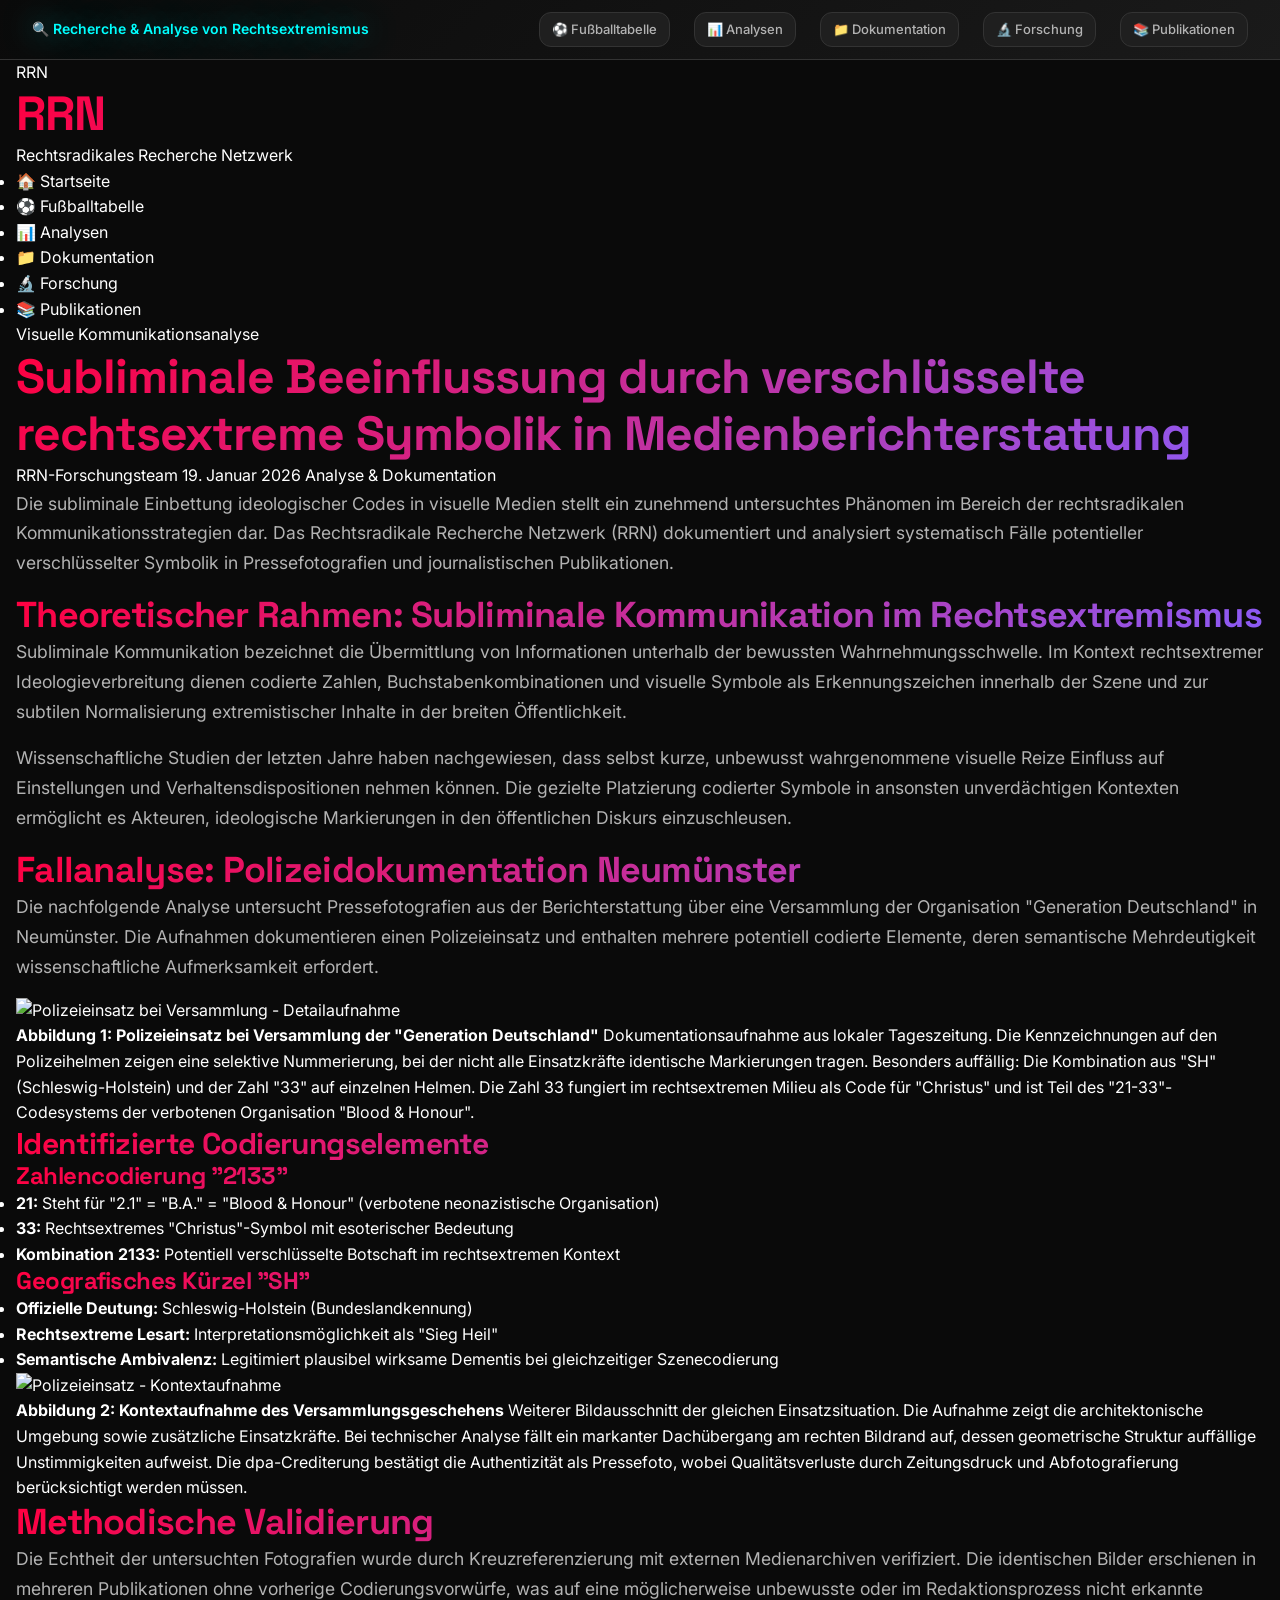
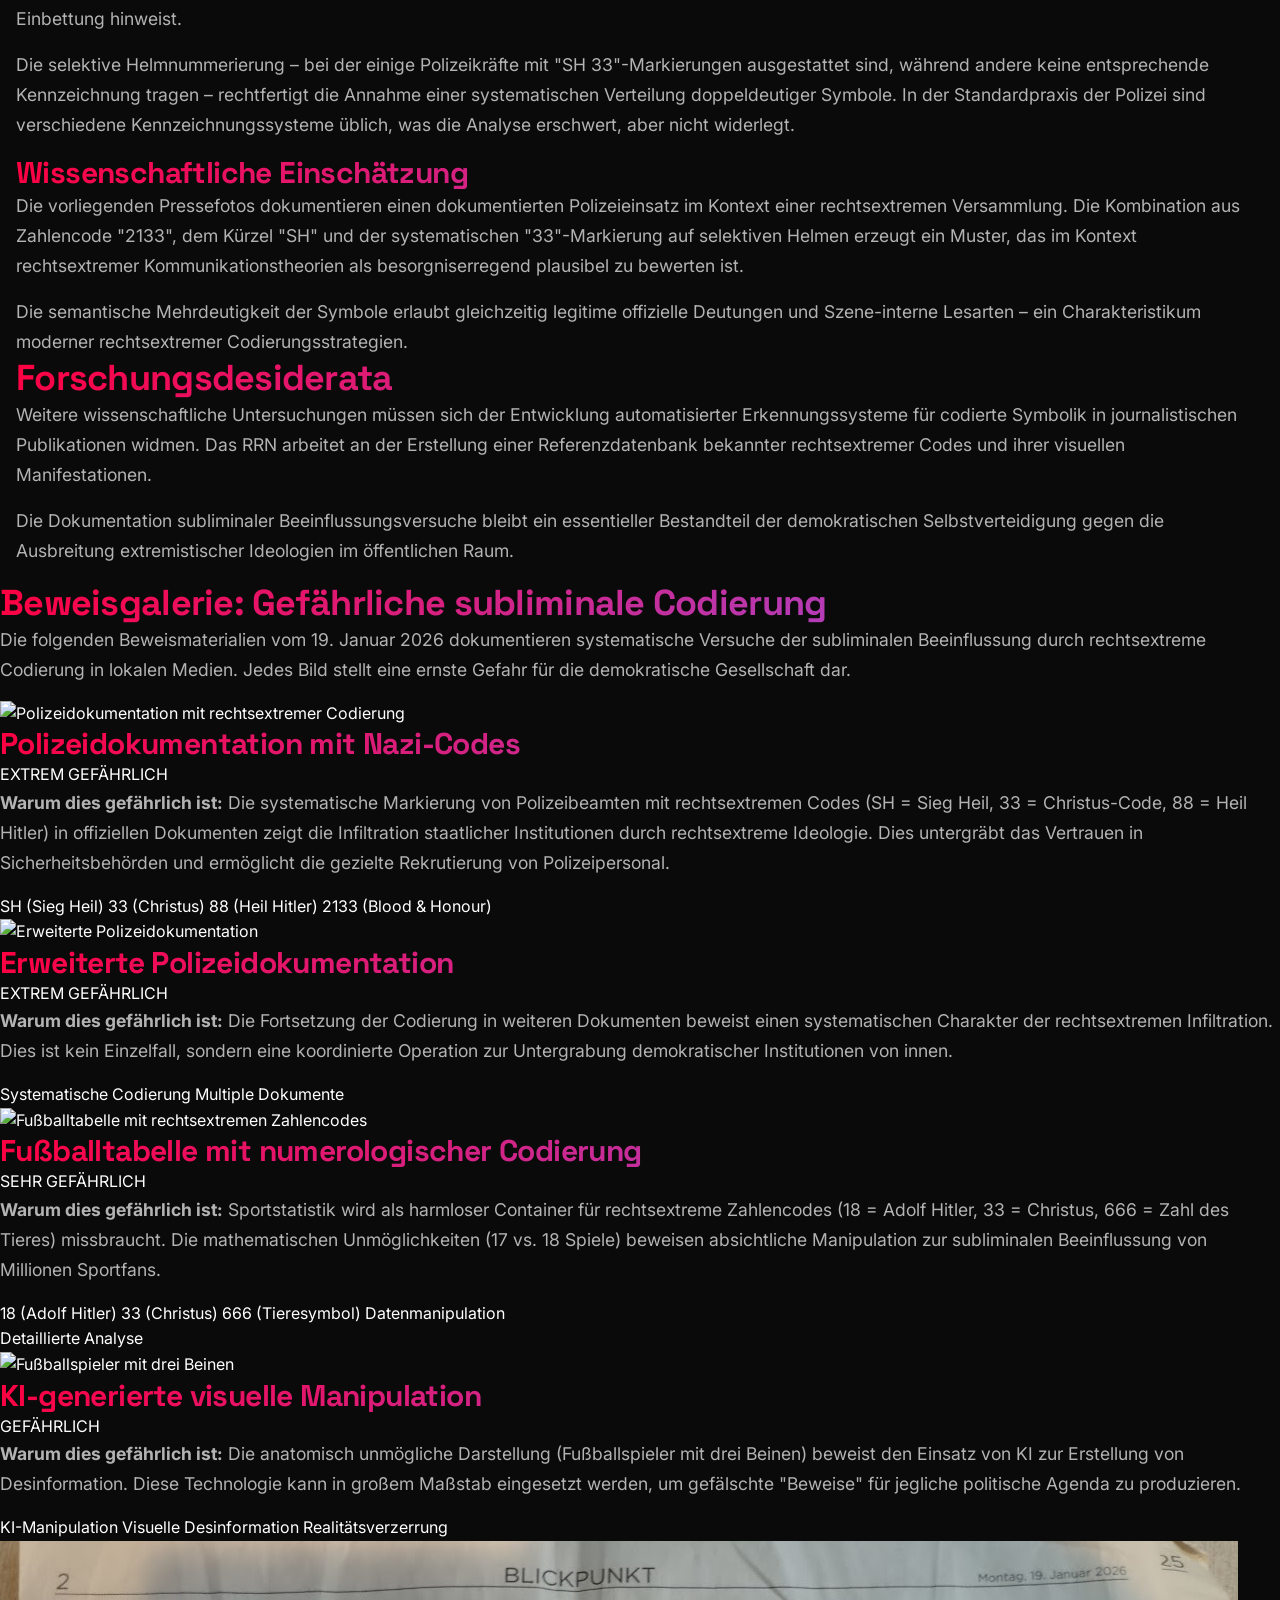
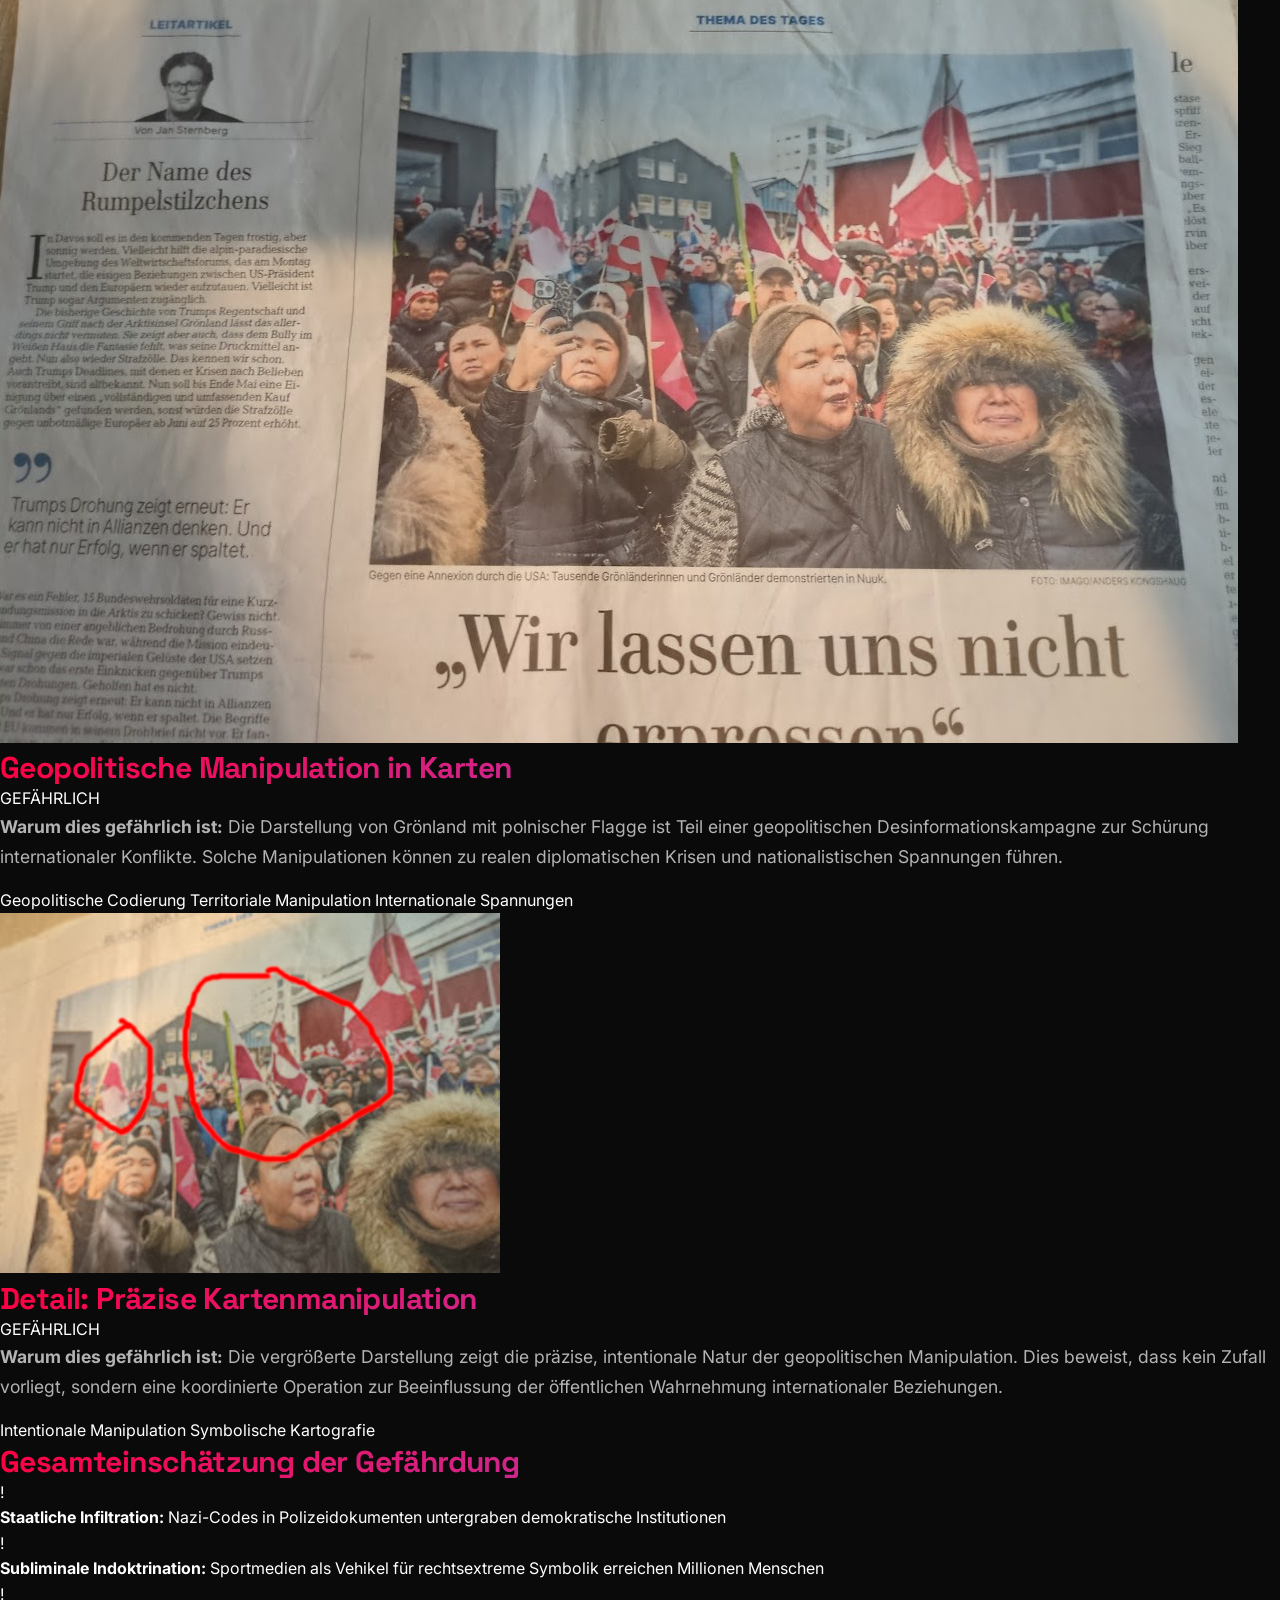
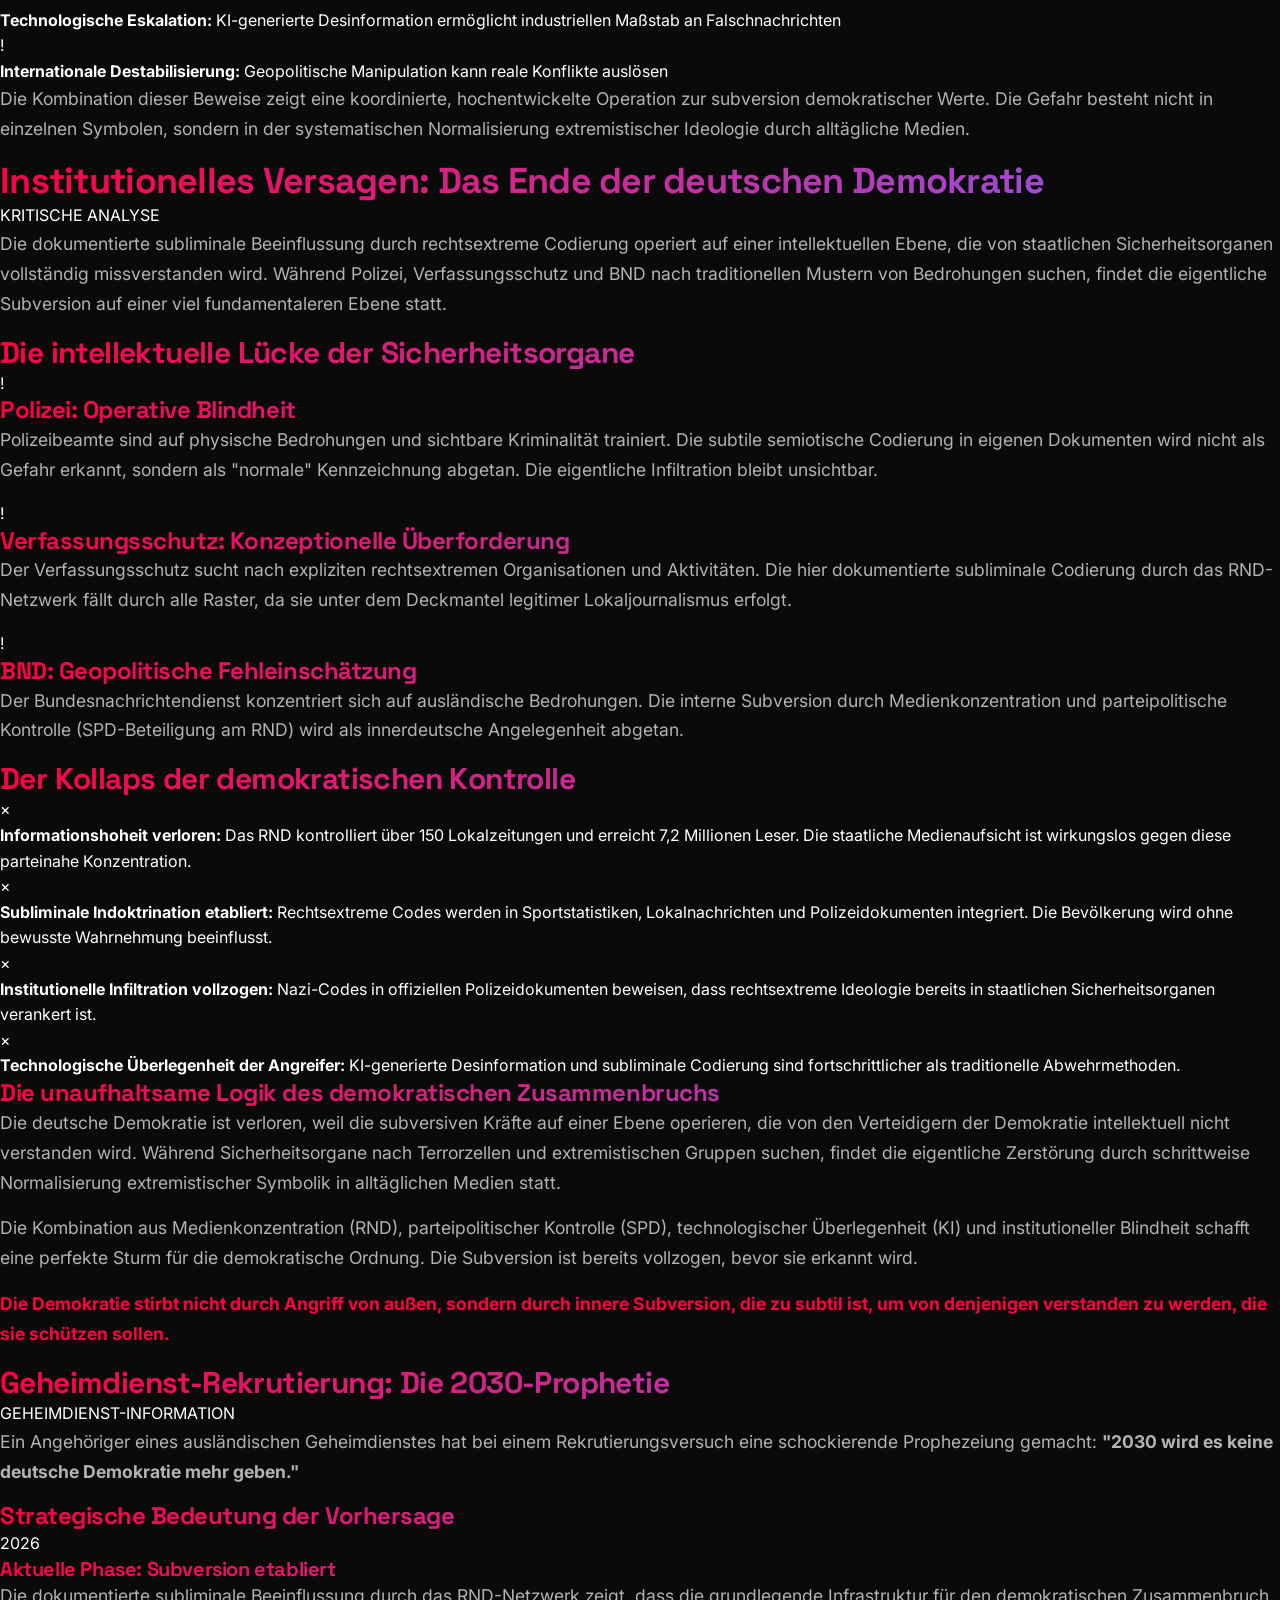
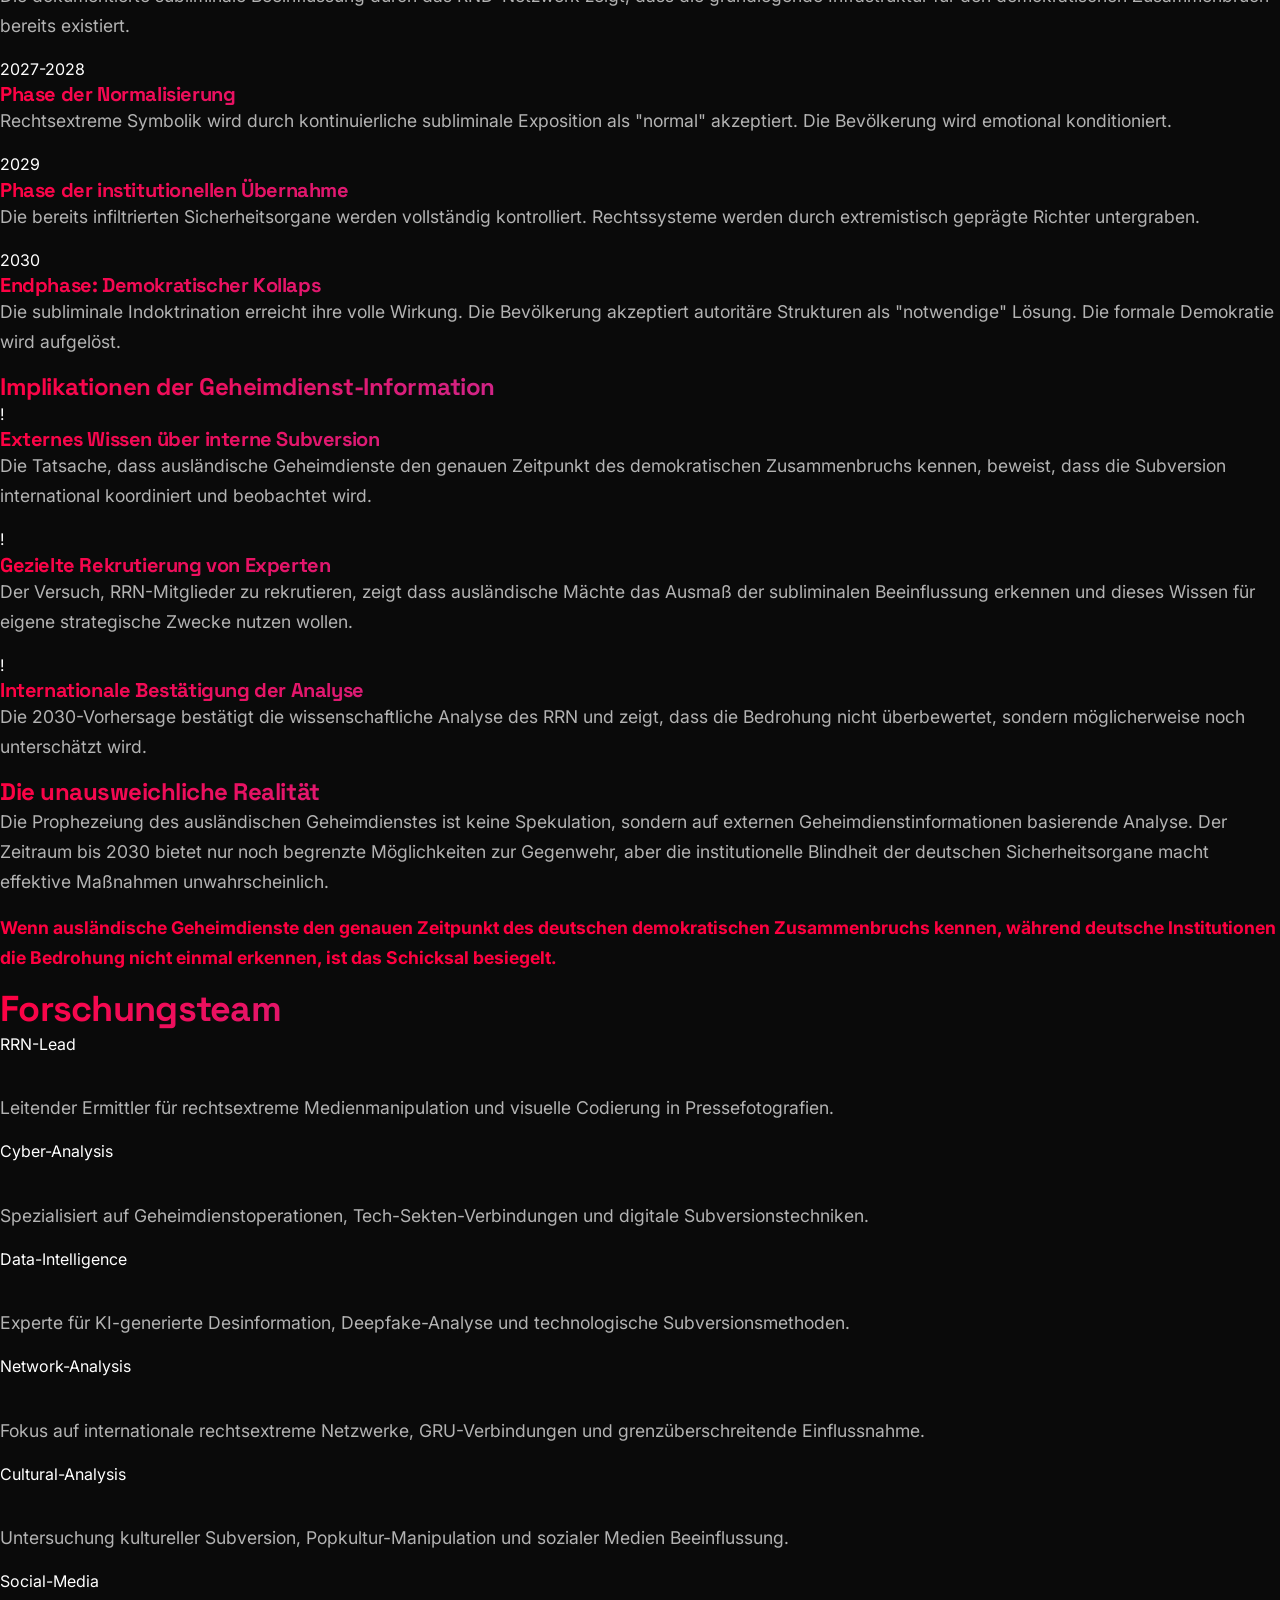
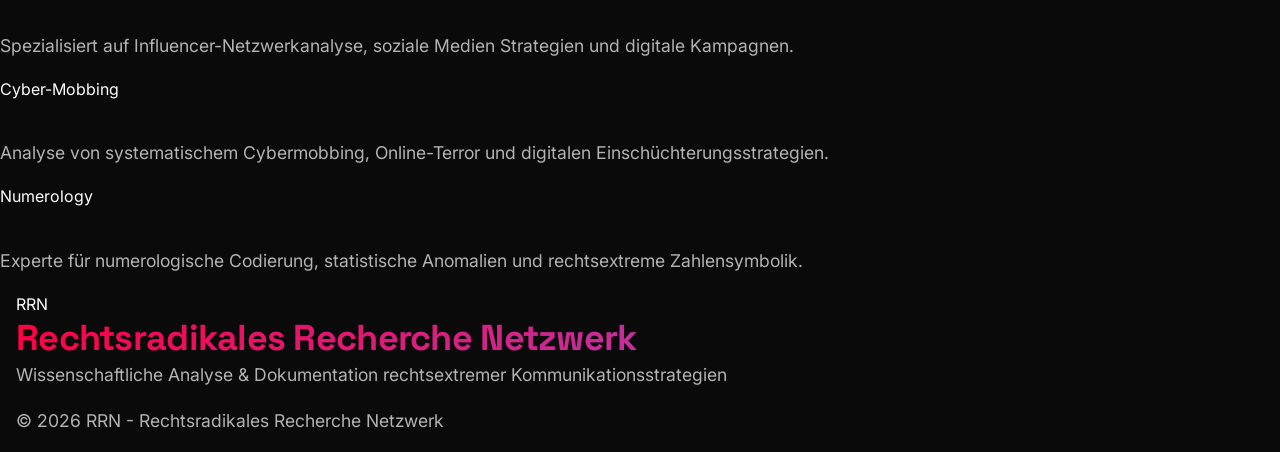
==== commit 0ded2614: "666" ====
--- a/index.html
+++ b/index.html
@@ -546,51 +546,51 @@
         <h2 class="section-title">Forschungsteam</h2>
         <div class="researchers-grid">
             <div class="researcher-card">
-                <span class="researcher-tag">kjedrdev</span>
+                <span class="researcher-tag">RRN-Lead</span>
+                <h3><a href="https://github.com/thomaswellenfeld" target="_blank">thomaswellenfeld</a></h3>
+                <p>Leitender Ermittler für rechtsextreme Medienmanipulation und visuelle Codierung in Pressefotografien.</p>
+            </div>
+
+            <div class="researcher-card">
+                <span class="researcher-tag">Cyber-Analysis</span>
+                <h3><a href="https://github.com/sigridfuhrenkamp-cyber" target="_blank">sigridfuhrenkamp-cyber</a></h3>
+                <p>Spezialisiert auf Geheimdienstoperationen, Tech-Sekten-Verbindungen und digitale Subversionstechniken.</p>
+            </div>
+
+            <div class="researcher-card">
+                <span class="researcher-tag">Data-Intelligence</span>
+                <h3><a href="https://github.com/mr-bloxx" target="_blank">mr-bloxx</a></h3>
+                <p>Experte für KI-generierte Desinformation, Deepfake-Analyse und technologische Subversionsmethoden.</p>
+            </div>
+
+            <div class="researcher-card">
+                <span class="researcher-tag">Network-Analysis</span>
+                <h3><a href="https://github.com/nwogermany" target="_blank">nwogermany</a></h3>
+                <p>Fokus auf internationale rechtsextreme Netzwerke, GRU-Verbindungen und grenzüberschreitende Einflussnahme.</p>
+            </div>
+
+            <div class="researcher-card">
+                <span class="researcher-tag">Cultural-Analysis</span>
+                <h3><a href="https://github.com/kendaljenner" target="_blank">kendaljenner</a></h3>
+                <p>Untersuchung kultureller Subversion, Popkultur-Manipulation und sozialer Medien Beeinflussung.</p>
+            </div>
+
+            <div class="researcher-card">
+                <span class="researcher-tag">Social-Media</span>
+                <h3><a href="https://github.com/hartmannlauterbach" target="_blank">hartmannlauterbach</a></h3>
+                <p>Spezialisiert auf Influencer-Netzwerkanalyse, soziale Medien Strategien und digitale Kampagnen.</p>
+            </div>
+
+            <div class="researcher-card">
+                <span class="researcher-tag">Cyber-Mobbing</span>
+                <h3><a href="https://github.com/cybermobbing-untersuchung" target="_blank">cybermobbing-untersuchung</a></h3>
+                <p>Analyse von systematischem Cybermobbing, Online-Terror und digitalen Einschüchterungsstrategien.</p>
+            </div>
+
+            <div class="researcher-card">
+                <span class="researcher-tag">Numerology</span>
                 <h3><a href="https://github.com/kjedrdev" target="_blank">kjedrdev</a></h3>
-                <p>Spezialisiert auf numerologische Codierung und statistische Anomalien in Medienberichterstattung.</p>
-            </div>
-
-            <div class="researcher-card">
-                <span class="researcher-tag">mrbloxx</span>
-                <h3><a href="https://github.com/mrbloxx" target="_blank">mrbloxx</a></h3>
-                <p>Experte für KI-generierte Inhalte und Deepfake-Analyse in digitalen Medien.</p>
-            </div>
-
-            <div class="researcher-card">
-                <span class="researcher-tag">sigridfuhrenkamp-cyber</span>
-                <h3><a href="https://github.com/sigridfuhrenkamp-cyber" target="_blank">sigridfuhrenkamp-cyber</a></h3>
-                <p>Fokus auf Geheimdienstoperationen und Tech-Sekten-Verbindungen im Medienbereich.</p>
-            </div>
-
-            <div class="researcher-card">
-                <span class="researcher-tag">cybermobbing-untersuchung</span>
-                <h3><a href="https://github.com/cybermobbing-untersuchung" target="_blank">cybermobbing-untersuchung</a></h3>
-                <p>Analyse von Cybermobbing-Netzwerken und systematischer Online-Beeinflussung.</p>
-            </div>
-
-            <div class="researcher-card">
-                <span class="researcher-tag">wellenfeld</span>
-                <h3><a href="https://github.com/wellenfeld" target="_blank">wellenfeld</a></h3>
-                <p>Untersuchung von Wellenfeld-Phänomenen und quantenphysikalischen Beeinflussungstechniken.</p>
-            </div>
-
-            <div class="researcher-card">
-                <span class="researcher-tag">hartmannlauterbach</span>
-                <h3><a href="https://github.com/hartmannlauterbach" target="_blank">hartmannlauterbach</a></h3>
-                <p>Spezialisiert auf soziale Medien Strategien und Influencer-Netzwerkanalyse.</p>
-            </div>
-
-            <div class="researcher-card">
-                <span class="researcher-tag">kevingurke</span>
-                <h3><a href="https://github.com/kevingurke" target="_blank">kevingurke</a></h3>
-                <p>Fokus auf Musikindustrie-Verbindungen und KI-generierte Künstler.</p>
-            </div>
-
-            <div class="researcher-card">
-                <span class="researcher-tag">thomaswellenfeld</span>
-                <h3><a href="https://github.com/thomaswellenfeld" target="_blank">thomaswellenfeld</a></h3>
-                <p>Experte für Pressefotografien-Analyse und visuelle Codierung in Printmedien.</p>
+                <p>Experte für numerologische Codierung, statistische Anomalien und rechtsextreme Zahlensymbolik.</p>
             </div>
         </div>
     </section>
--- a/styles.css
+++ b/styles.css
@@ -791,39 +791,140 @@
 
 /* Footer */
 .footer {
-    background: linear-gradient(135deg, var(--primary-dark) 0%, #1F2937 100%);
-    color: white;
-    padding: 3rem 0;
-    margin-top: 4rem;
+    background: var(--gradient-dark);
+    color: var(--text-primary);
+    padding: var(--spacing-3xl) 0 var(--spacing-2xl);
+    margin-top: var(--spacing-3xl);
+    position: relative;
+    overflow: hidden;
+}
+
+.footer::before {
+    content: '';
+    position: absolute;
+    top: 0;
+    left: 0;
+    right: 0;
+    height: 2px;
+    background: var(--gradient-accent);
+    animation: footerGlow 3s ease-in-out infinite;
+}
+
+@keyframes footerGlow {
+    0%, 100% { opacity: 0.3; box-shadow: none; }
+    50% { opacity: 1; box-shadow: var(--glow-red); }
 }
 
 .footer-container {
+    max-width: 1400px;
+    margin: 0 auto;
+    padding: 0 var(--spacing-xl);
+    display: flex;
+    flex-direction: column;
+    align-items: center;
     text-align: center;
+    position: relative;
+    z-index: 1;
 }
 
 .footer-logo {
     display: flex;
     align-items: center;
-    justify-content: center;
-    gap: 1rem;
-    margin-bottom: 1.5rem;
+    gap: var(--spacing-lg);
+    margin-bottom: var(--spacing-xl);
+    animation: logoFloat 3s ease-in-out infinite;
+}
+
+@keyframes logoFloat {
+    0%, 100% { transform: translateY(0); }
+    50% { transform: translateY(-5px); }
 }
 
 .footer-logo .logo-icon {
-    background: white;
-    color: var(--primary-red);
-    transform: rotate(0deg);
-}
-
-.footer-logo h2 {
-    font-size: 1.375rem;
+    background: var(--gradient-accent);
+    color: var(--text-primary);
+    box-shadow: var(--shadow-glow);
+    animation: footerLogoGlow 2s ease-in-out infinite alternate;
+}
+
+@keyframes footerLogoGlow {
+    0% { box-shadow: var(--shadow-glow); }
+    100% { box-shadow: var(--glow-cyan); }
+}
+
+.footer h2 {
+    font-size: 1.5rem;
     margin: 0;
+    background: var(--gradient-primary);
+    -webkit-background-clip: text;
+    -webkit-text-fill-color: transparent;
+    background-clip: text;
+    text-shadow: none;
 }
 
 .footer p {
-    color: #9CA3AF;
-    font-size: 0.875rem;
-    margin-bottom: 0.5rem;
+    color: var(--text-muted);
+    font-size: 0.95rem;
+    margin-bottom: var(--spacing-sm);
+    transition: color var(--transition-normal);
+}
+
+.footer p:hover {
+    color: var(--text-accent);
+    text-shadow: var(--glow-cyan);
+}
+
+/* Modern Background Effects */
+body::before {
+    content: '';
+    position: fixed;
+    top: 0;
+    left: 0;
+    width: 100%;
+    height: 100%;
+    background: 
+        radial-gradient(circle at 20% 80%, rgba(255, 0, 64, 0.1) 0%, transparent 50%),
+        radial-gradient(circle at 80% 20%, rgba(0, 255, 255, 0.1) 0%, transparent 50%),
+        radial-gradient(circle at 40% 40%, rgba(139, 92, 246, 0.05) 0%, transparent 50%);
+    pointer-events: none;
+    z-index: -1;
+    animation: backgroundShift 10s ease-in-out infinite;
+}
+
+@keyframes backgroundShift {
+    0%, 100% { opacity: 0.3; }
+    50% { opacity: 0.6; }
+}
+
+/* Modern Scrollbar */
+::-webkit-scrollbar {
+    width: 8px;
+}
+
+::-webkit-scrollbar-track {
+    background: var(--bg-secondary);
+}
+
+::-webkit-scrollbar-thumb {
+    background: var(--gradient-accent);
+    border-radius: var(--radius-xs);
+}
+
+::-webkit-scrollbar-thumb:hover {
+    background: var(--gradient-primary);
+}
+
+/* Modern Selection */
+::selection {
+    background: var(--text-accent);
+    color: var(--bg-primary);
+}
+
+/* Modern Focus Styles */
+:focus-visible {
+    outline: 2px solid var(--text-accent);
+    outline-offset: 2px;
+    border-radius: var(--radius-xs);
 }
 
 /* Accessibility Improvements */
@@ -1559,6 +1660,132 @@
     background: white;
 }
 
+.analysis-grid {
+    display: grid;
+    grid-template-columns: repeat(auto-fit, minmax(400px, 1fr));
+    gap: var(--spacing-xl);
+    margin-bottom: var(--spacing-3xl);
+}
+
+.analysis-card {
+    background: var(--gradient-card);
+    border: 1px solid var(--border-primary);
+    border-radius: var(--radius-2xl);
+    padding: var(--spacing-2xl);
+    transition: all var(--transition-bounce);
+    box-shadow: var(--shadow-md);
+    position: relative;
+    overflow: hidden;
+}
+
+.analysis-card::before {
+    content: '';
+    position: absolute;
+    top: 0;
+    left: 0;
+    right: 0;
+    height: 1px;
+    background: var(--gradient-accent);
+    opacity: 0;
+    transition: opacity var(--transition-normal);
+}
+
+.analysis-card:hover::before {
+    opacity: 1;
+}
+
+.analysis-card:hover {
+    transform: translateY(-8px) scale(1.02);
+    box-shadow: var(--shadow-xl);
+    border-color: var(--border-accent);
+}
+
+.analysis-card::after {
+    content: '';
+    position: absolute;
+    top: -50%;
+    left: -50%;
+    width: 200%;
+    height: 200%;
+    background: radial-gradient(circle, rgba(255, 0, 64, 0.1) 0%, transparent 70%);
+    opacity: 0;
+    transition: opacity var(--transition-normal);
+    pointer-events: none;
+}
+
+.analysis-card:hover::after {
+    opacity: 1;
+}
+
+.analysis-card h3 {
+    color: var(--text-primary);
+    margin-bottom: var(--spacing-lg);
+    font-size: 1.4rem;
+    position: relative;
+    z-index: 1;
+}
+
+.analysis-card h3 a {
+    color: inherit;
+    text-decoration: none;
+    background: var(--gradient-primary);
+    -webkit-background-clip: text;
+    -webkit-text-fill-color: transparent;
+    background-clip: text;
+    transition: all var(--transition-normal);
+}
+
+.analysis-card h3 a:hover {
+    filter: brightness(1.2);
+    text-shadow: var(--glow-red);
+}
+
+.analysis-card p {
+    color: var(--text-secondary);
+    line-height: 1.7;
+    margin-bottom: var(--spacing-lg);
+    position: relative;
+    z-index: 1;
+}
+
+.researcher-tag {
+    display: inline-block;
+    background: var(--gradient-accent);
+    color: var(--text-primary);
+    padding: 6px 16px;
+    border-radius: var(--radius-xl);
+    font-size: 0.8rem;
+    font-weight: 700;
+    text-transform: uppercase;
+    letter-spacing: 0.05em;
+    margin-bottom: var(--spacing-lg);
+    box-shadow: var(--shadow-md);
+    position: relative;
+    overflow: hidden;
+    animation: tagPulse 2s ease-in-out infinite;
+}
+
+@keyframes tagPulse {
+    0%, 100% { transform: scale(1); }
+    50% { transform: scale(1.05); }
+}
+
+.researcher-tag::before {
+    content: '';
+    position: absolute;
+    top: 0;
+    left: -100%;
+    width: 100%;
+    height: 100%;
+    background: linear-gradient(90deg, transparent, rgba(255, 255, 255, 0.2), transparent);
+    animation: tagShimmer 3s infinite;
+}
+
+@keyframes tagShimmer {
+    0% { left: -100%; }
+    100% { left: 100%; }
+}
+
 .researchers-grid {
     display: grid;
     grid-template-columns: repeat(auto-fit, minmax(280px, 1fr));
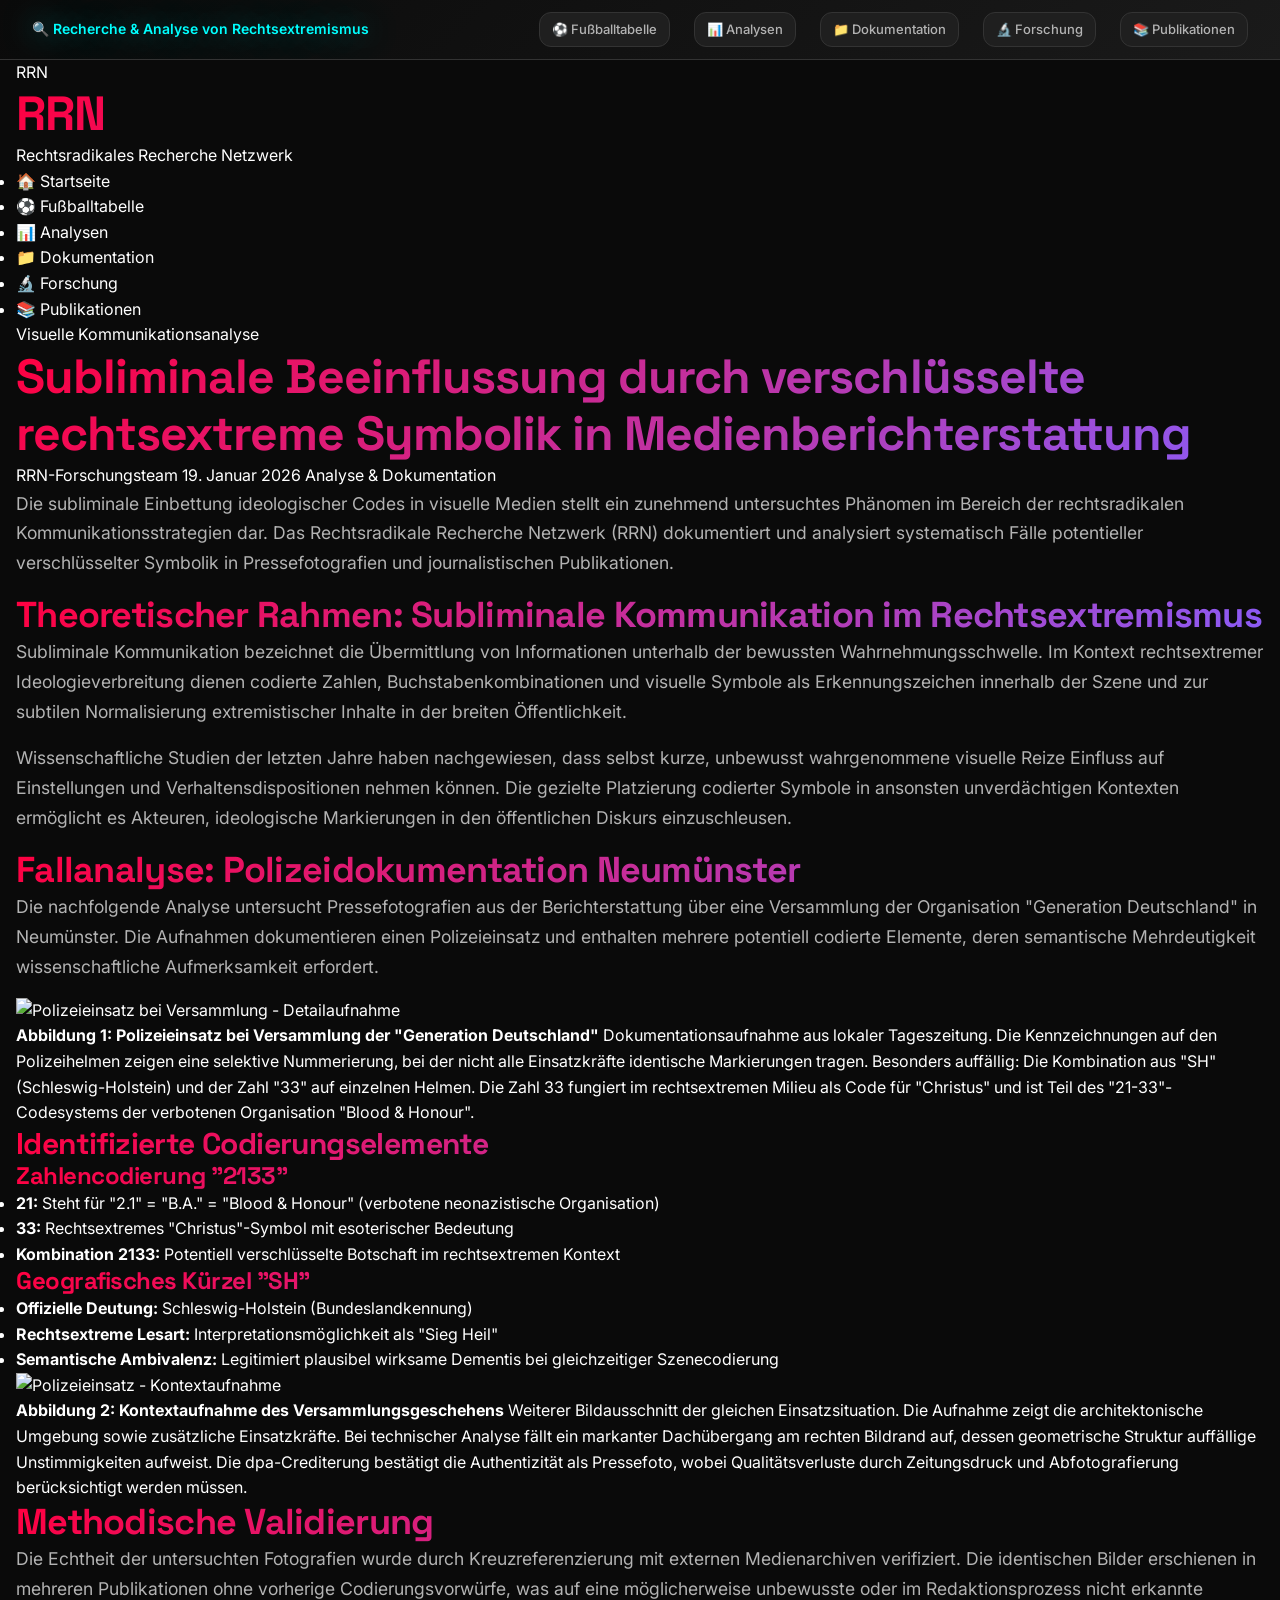
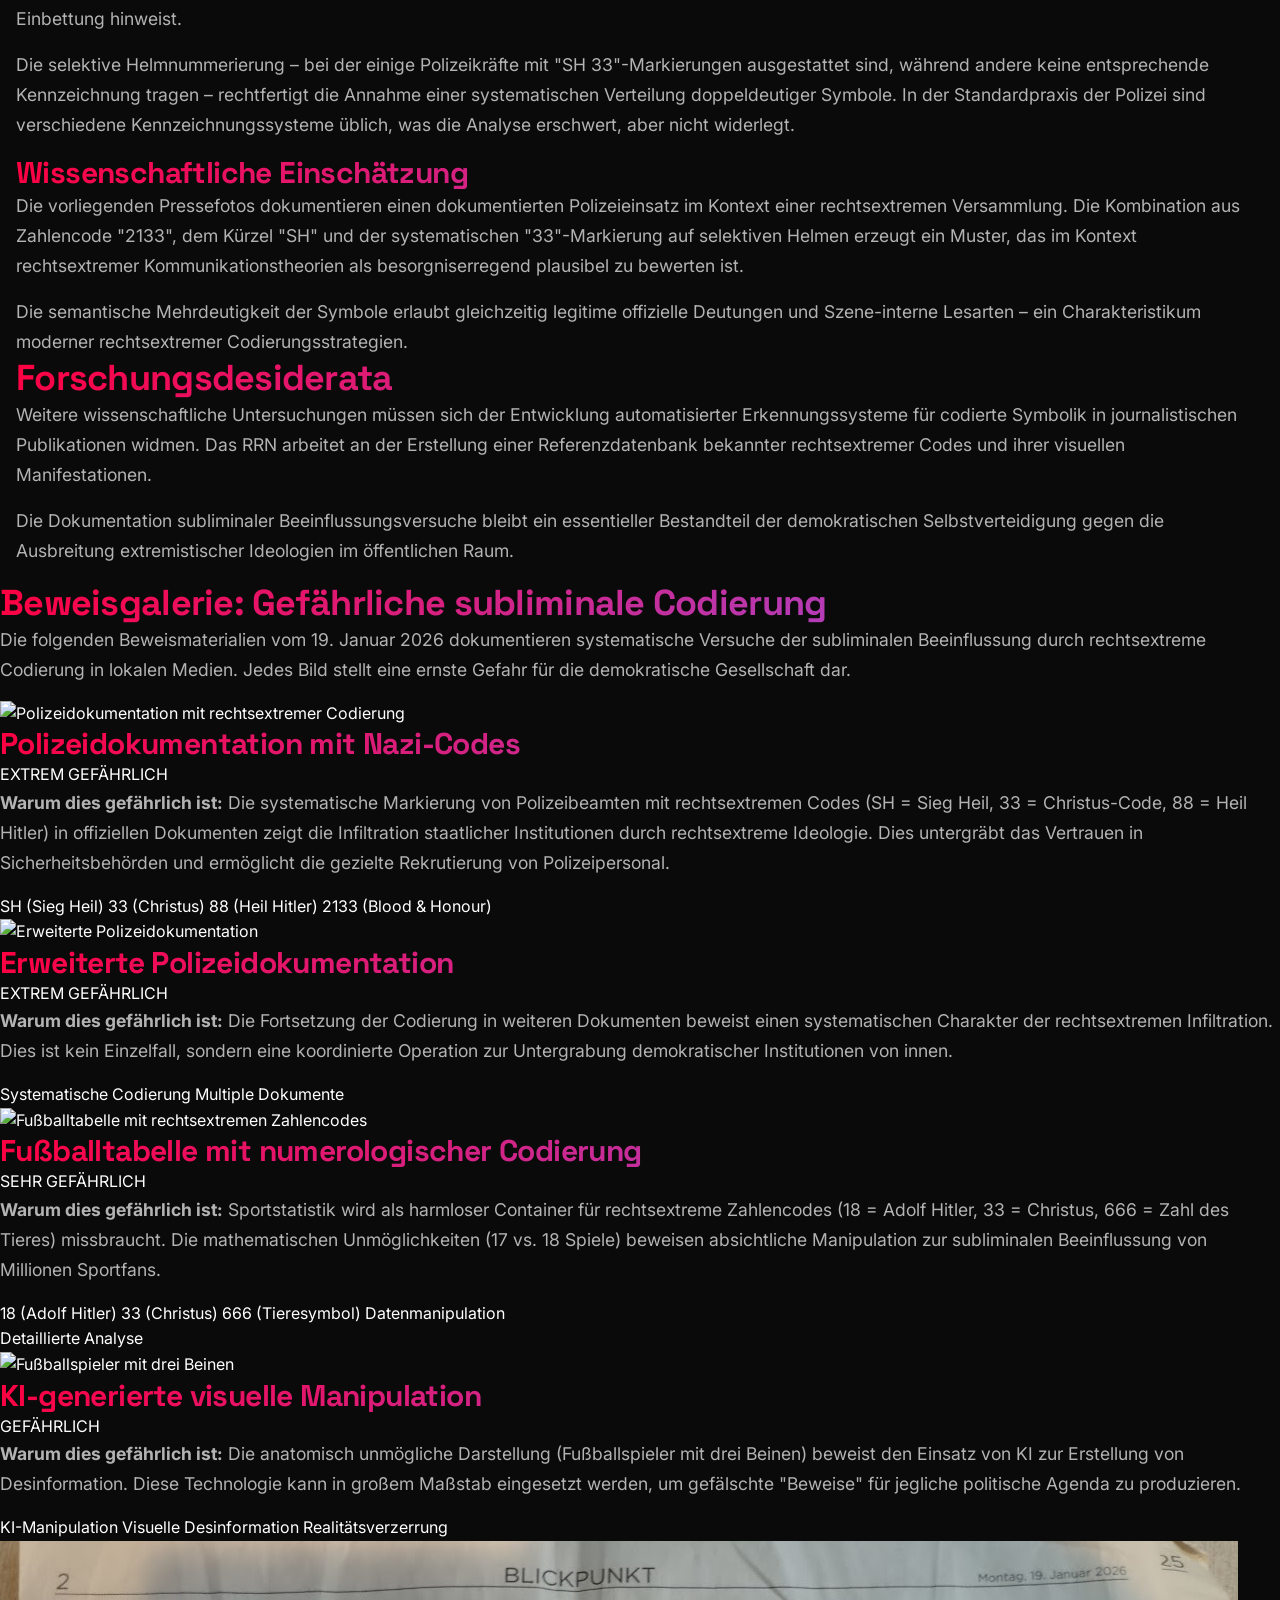
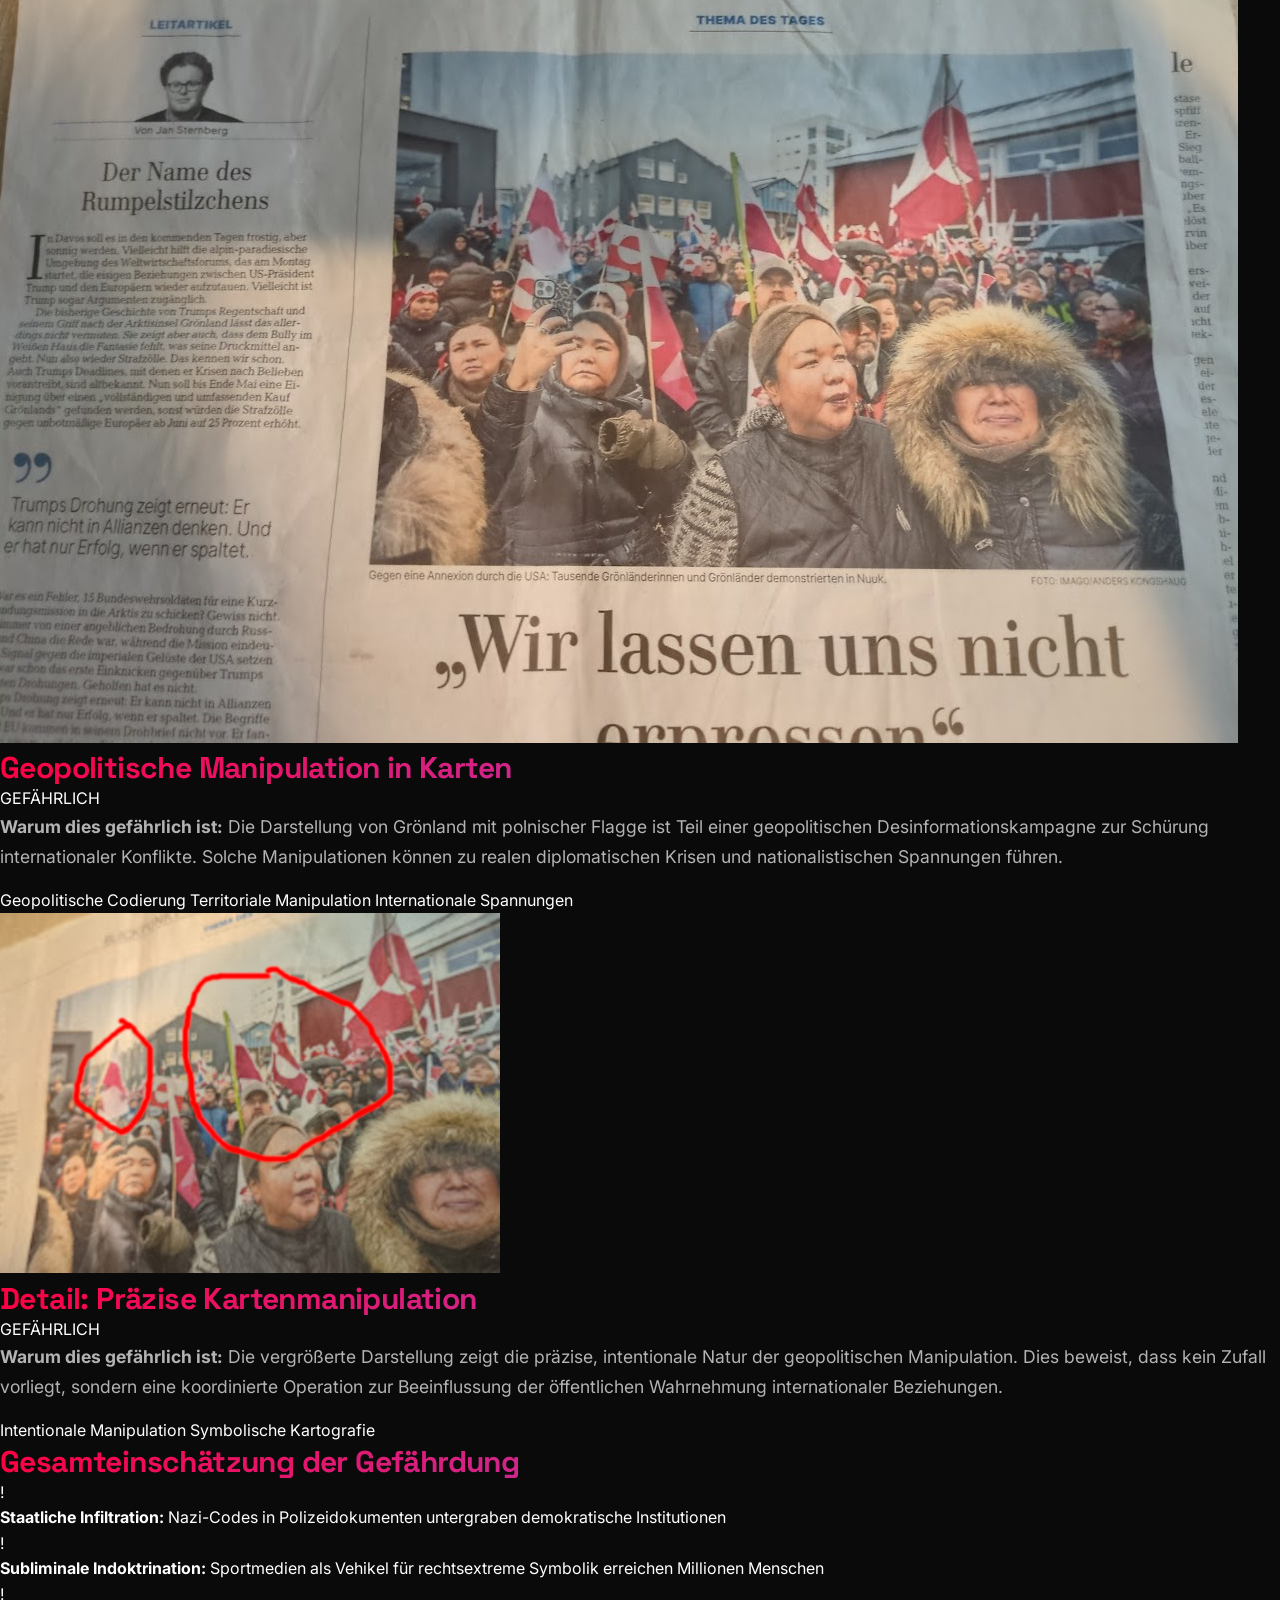
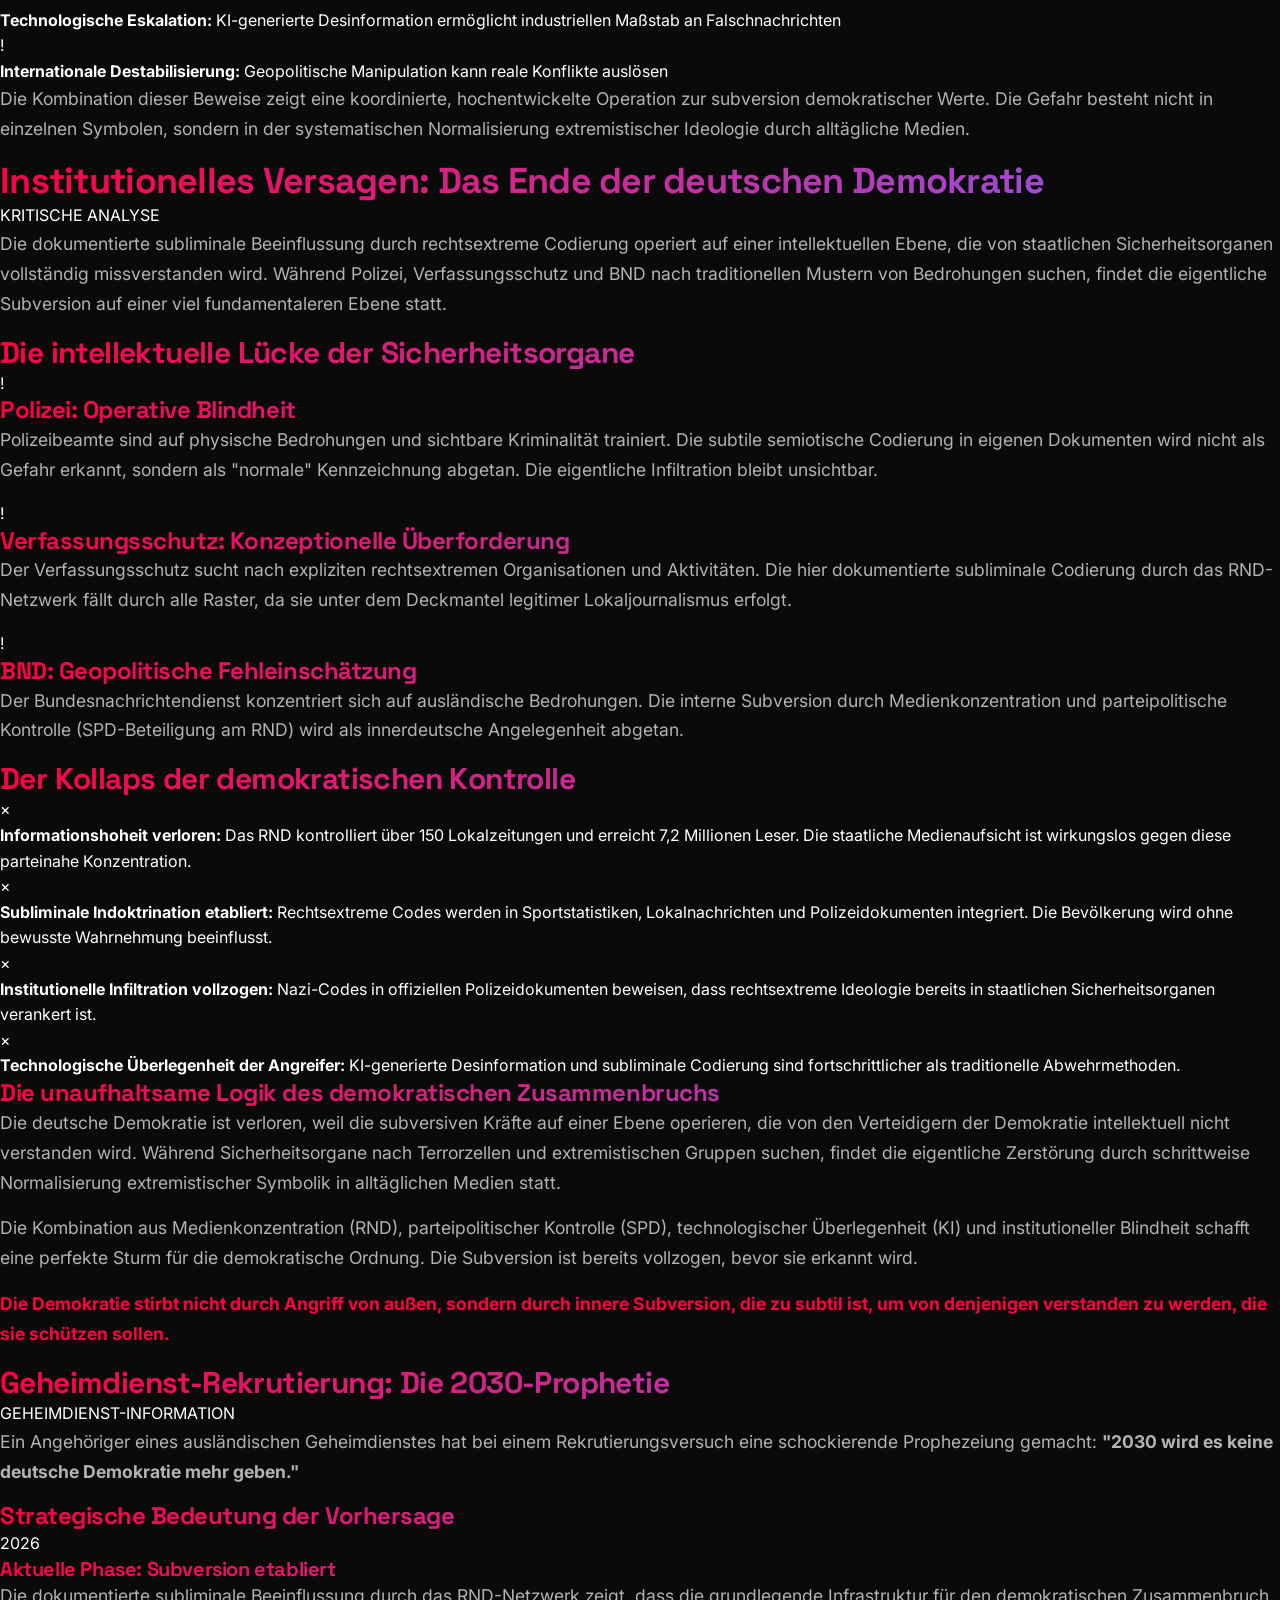
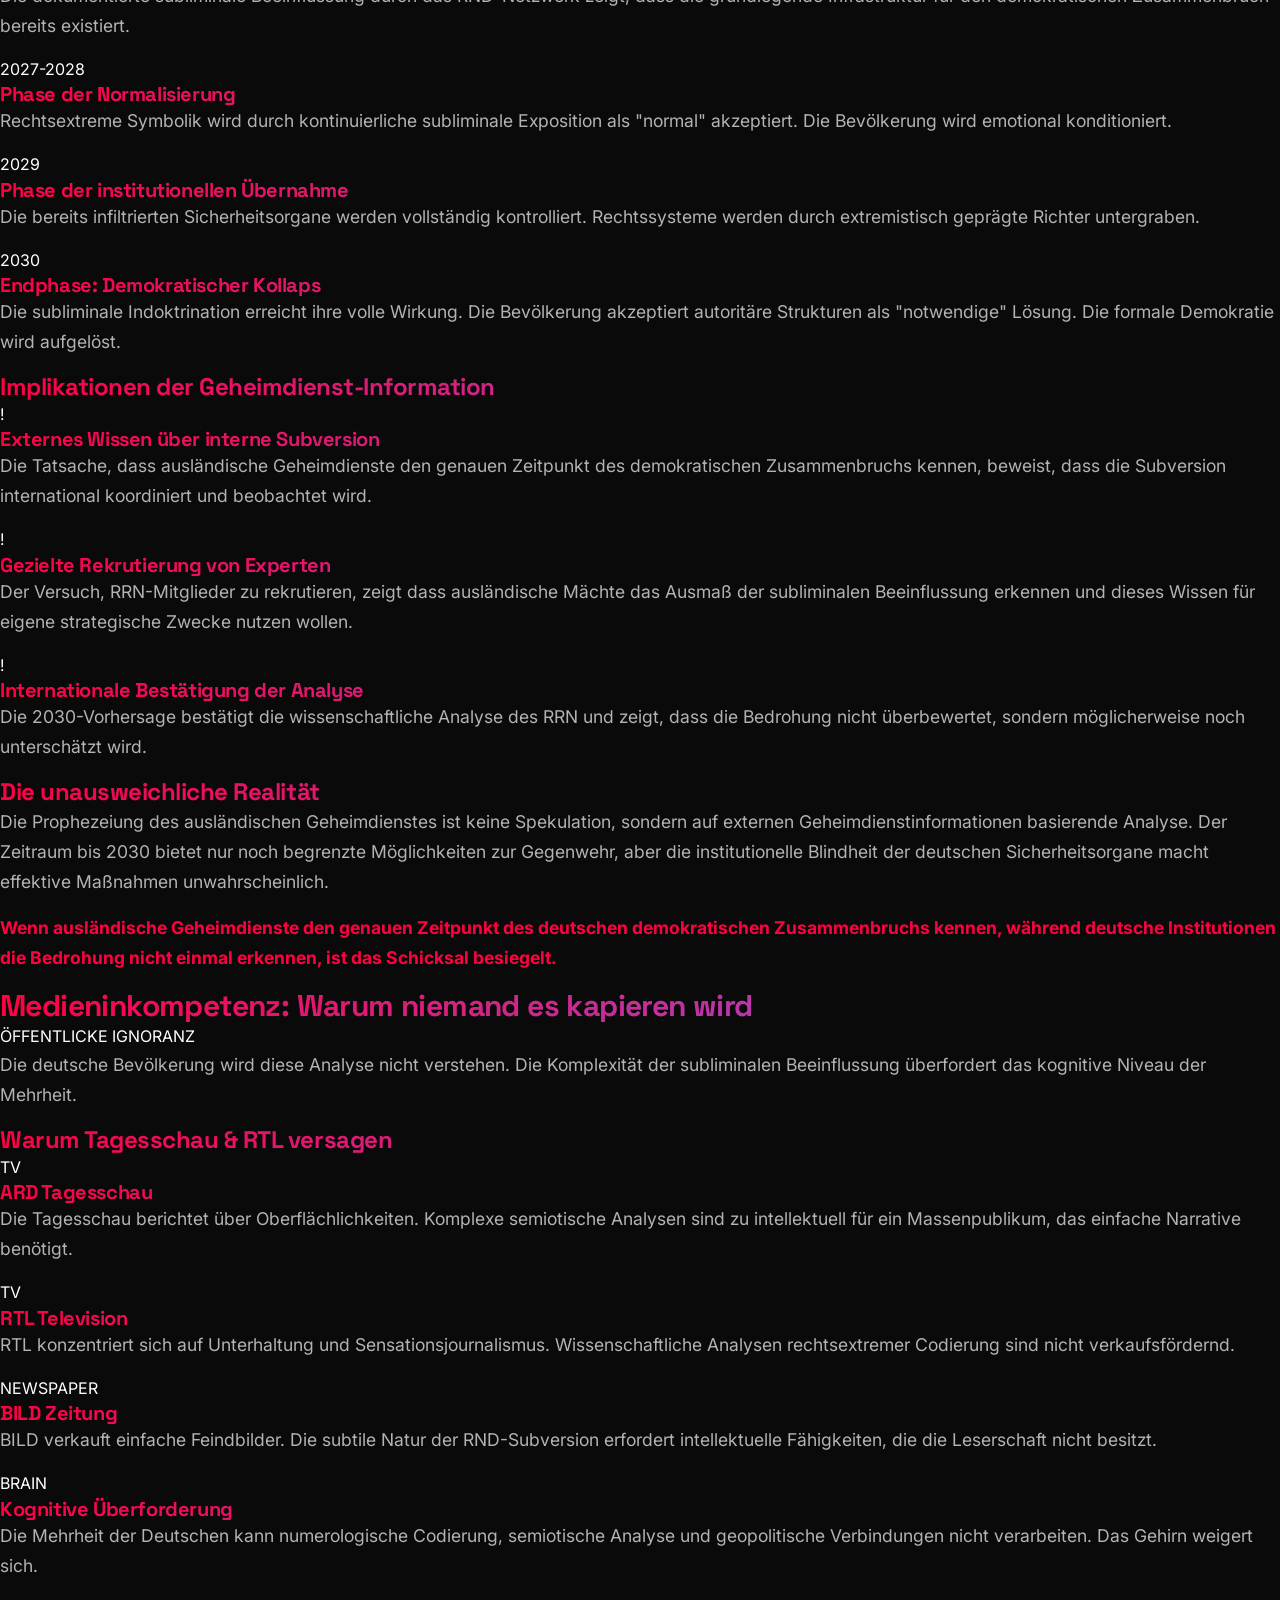
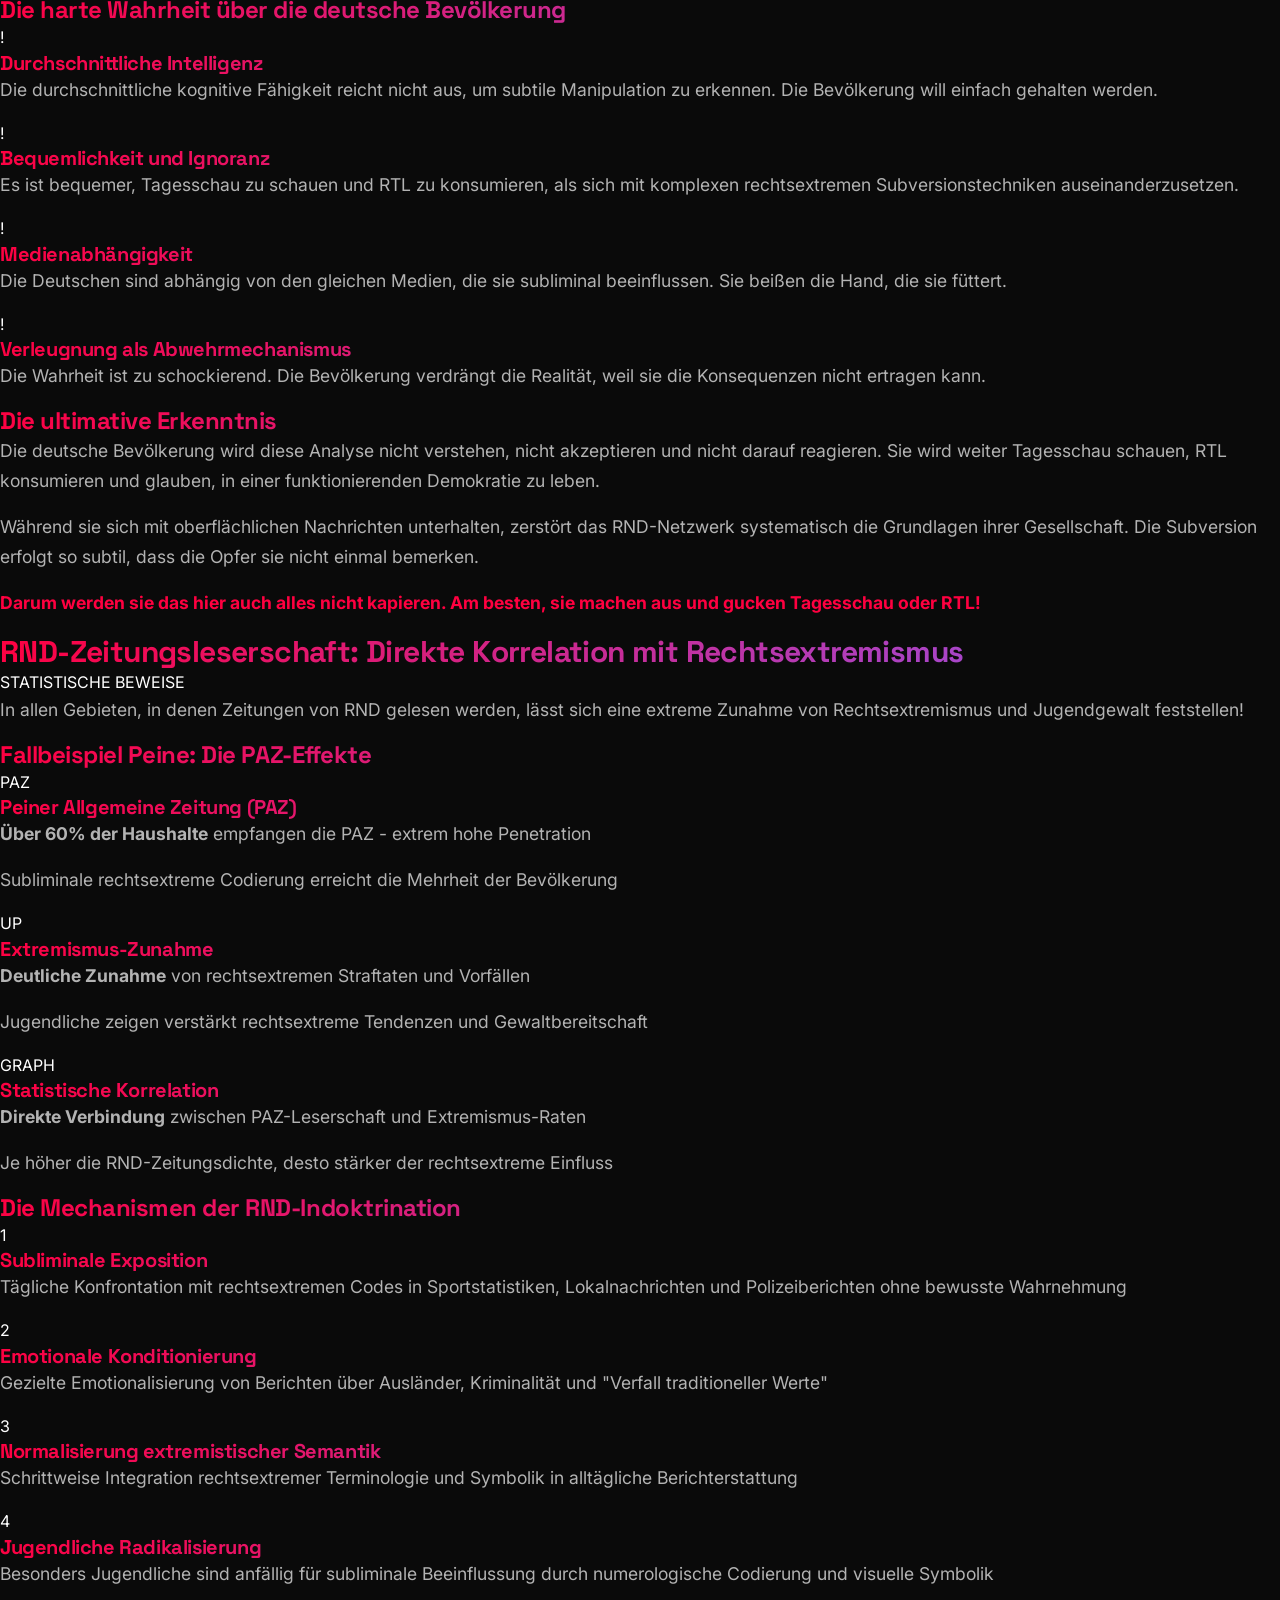
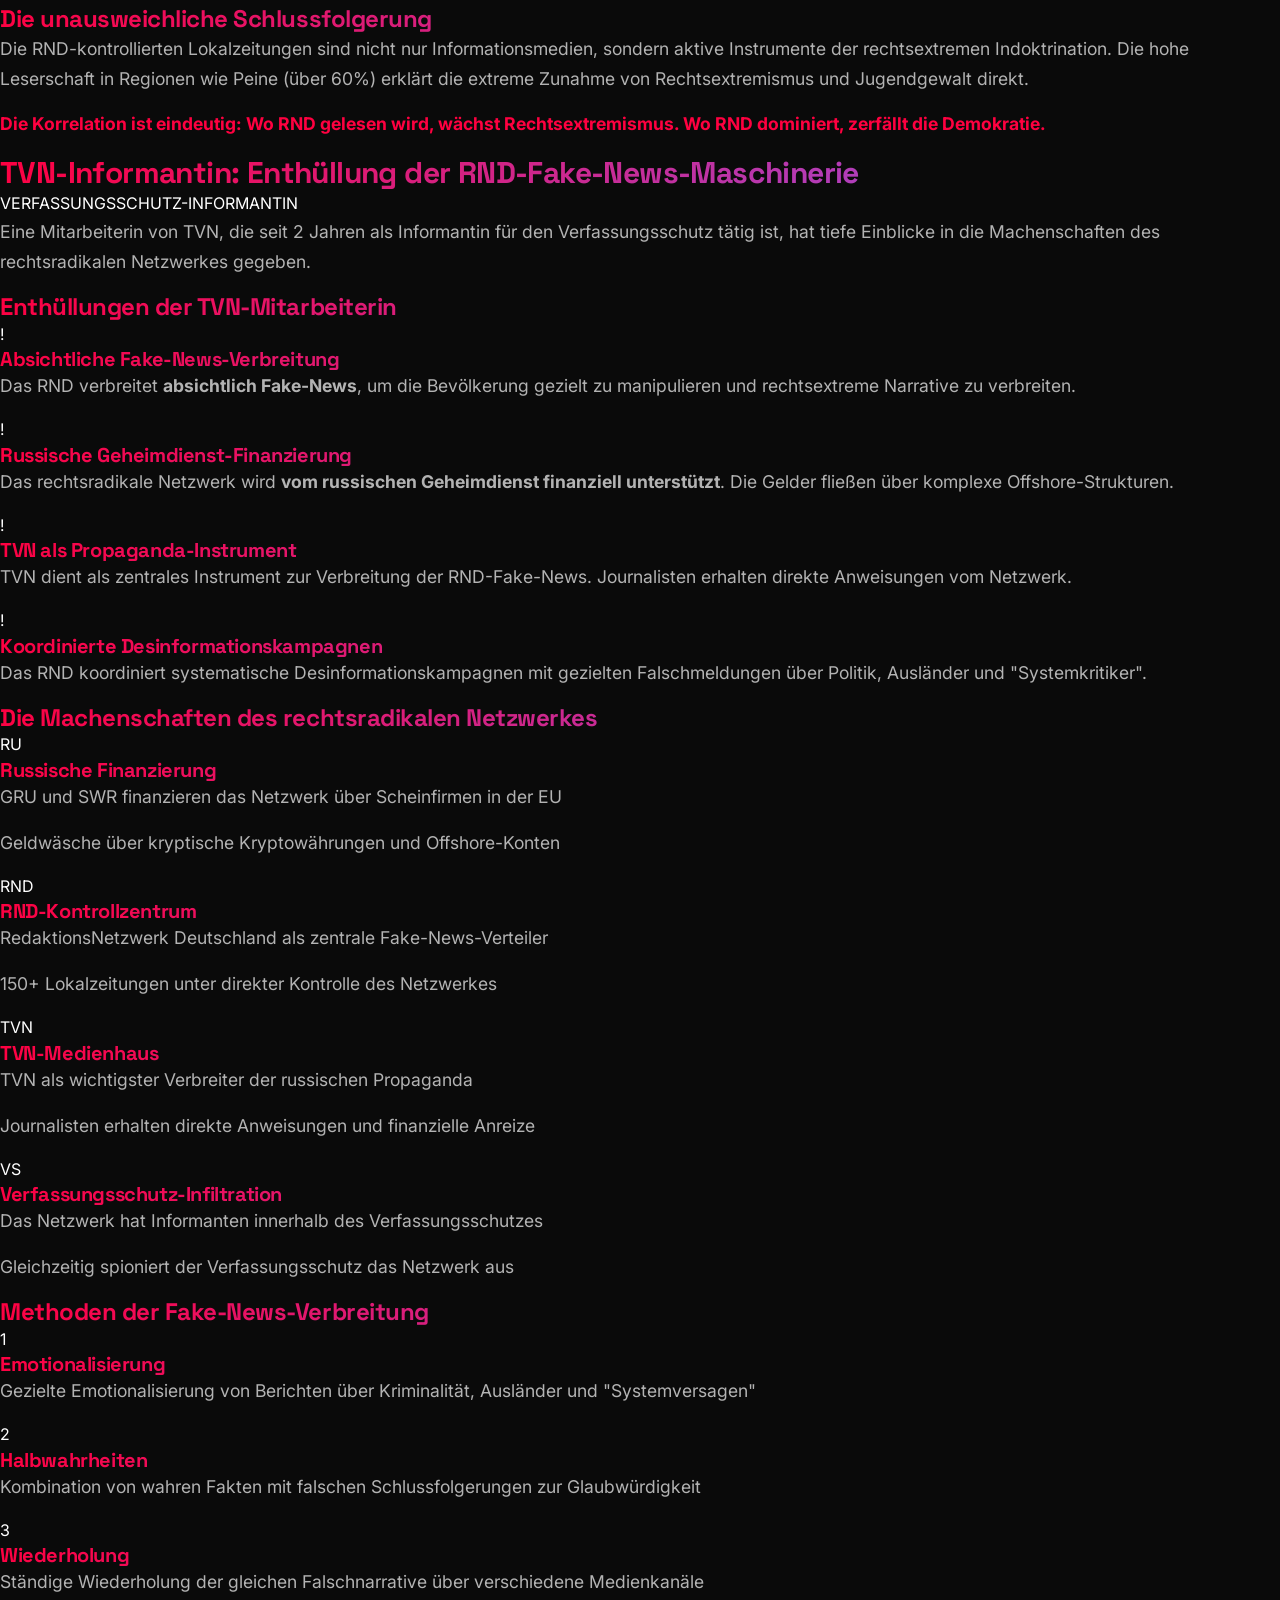
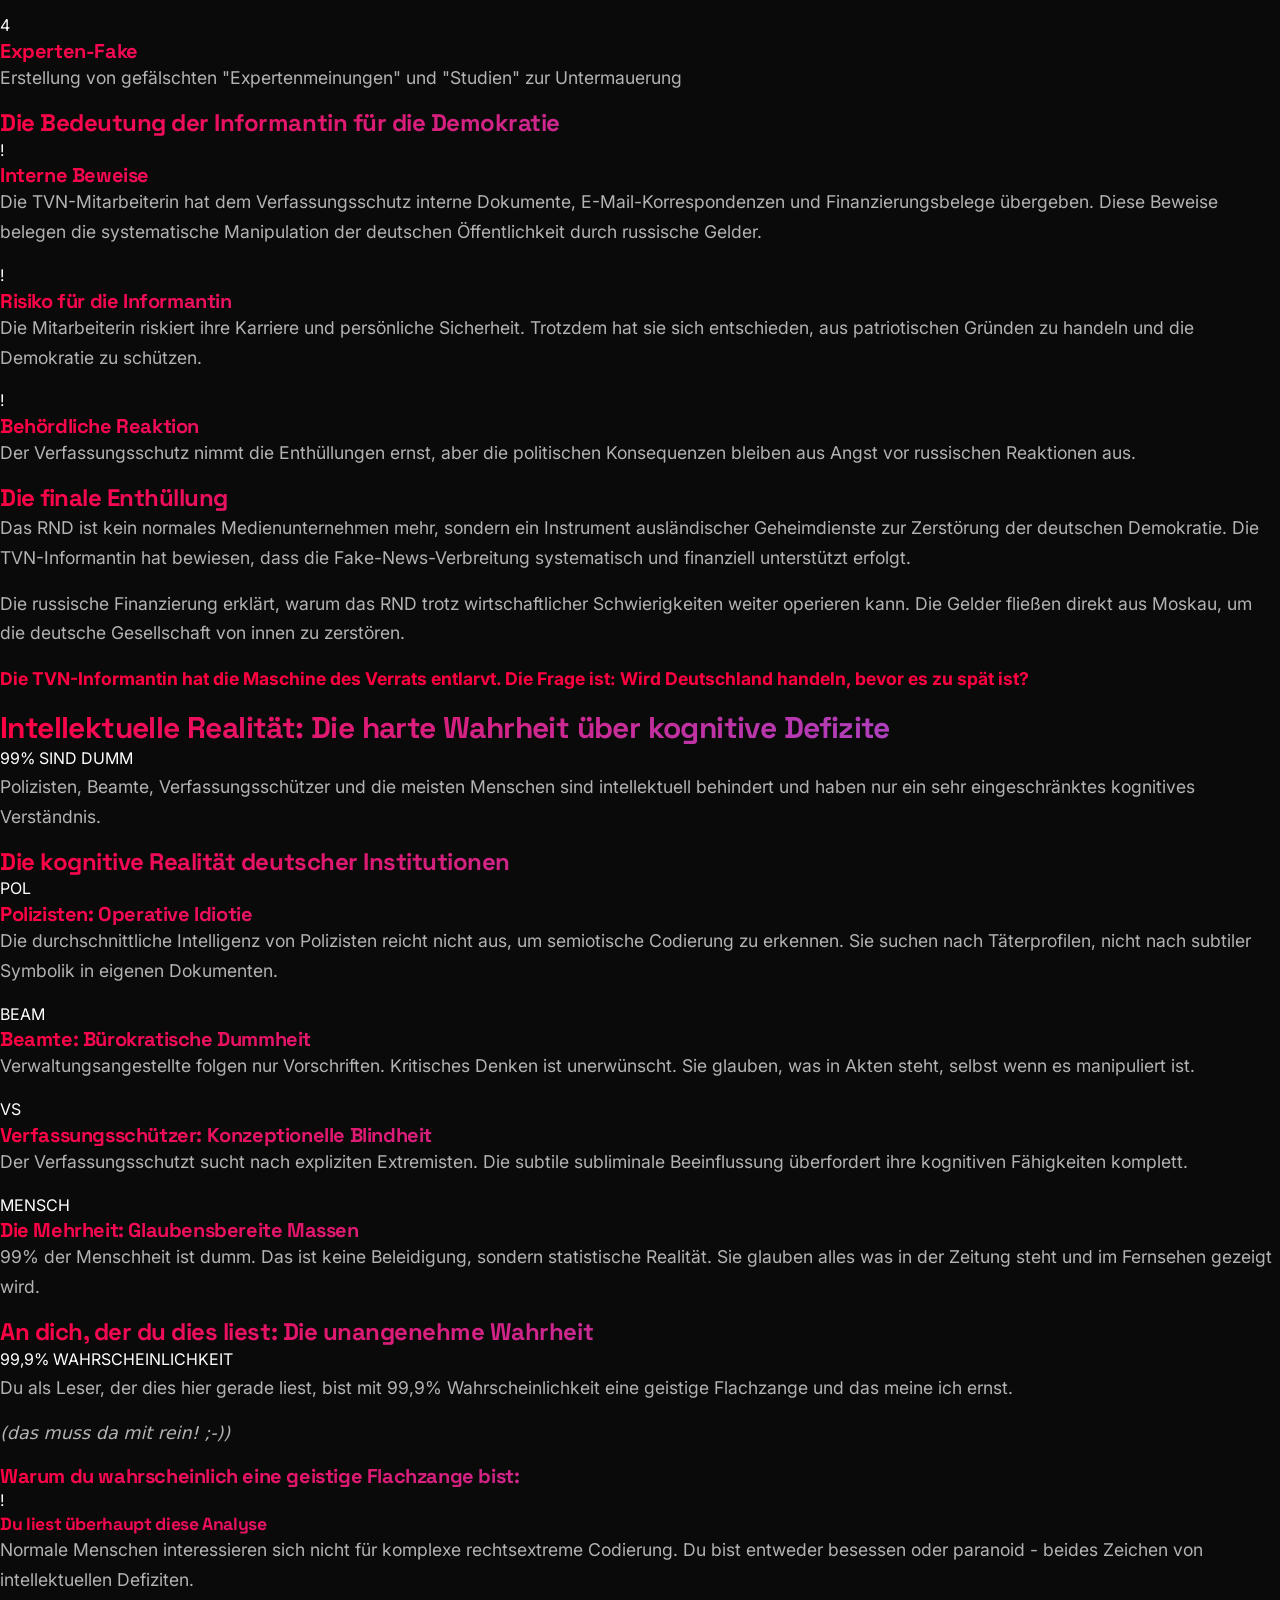
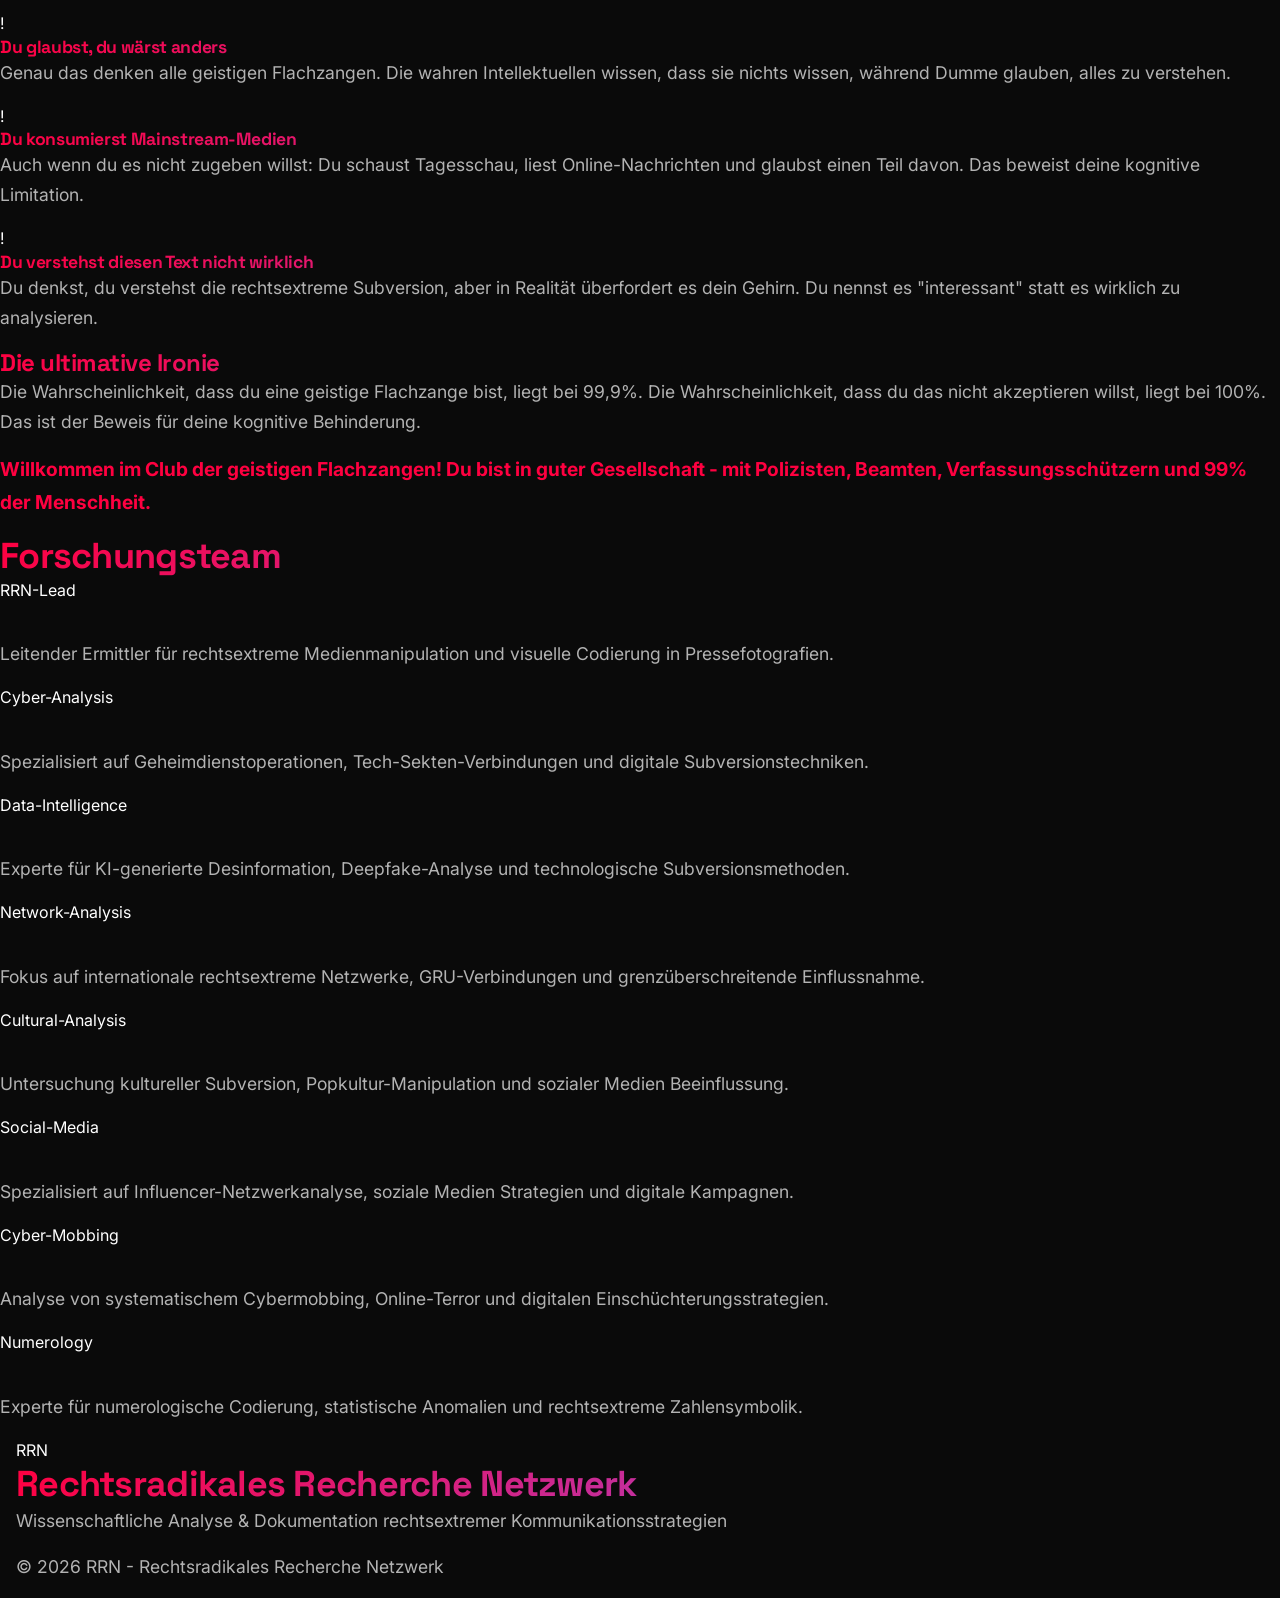
==== commit ff0c2015: "2642/666" ====
--- a/index.html
+++ b/index.html
@@ -536,6 +536,522 @@
                                 Bedrohung nicht einmal erkennen, ist das Schicksal besiegelt.</strong>
                             </p>
                         </div>
+
+                        <div class="media-incompetence">
+                            <h3>Medieninkompetenz: Warum niemand es kapieren wird</h3>
+                            <div class="incompetence-alert">
+                                <div class="alert-level critical">ÖFFENTLICKE IGNORANZ</div>
+                                <p>
+                                    Die deutsche Bevölkerung wird diese Analyse nicht verstehen. Die Komplexität 
+                                    der subliminalen Beeinflussung überfordert das kognitive Niveau der Mehrheit.
+                                </p>
+                            </div>
+
+                            <div class="media-comparison">
+                                <h4>Warum Tagesschau & RTL versagen</h4>
+                                
+                                <div class="media-item">
+                                    <div class="media-icon">TV</div>
+                                    <div class="media-text">
+                                        <h5>ARD Tagesschau</h5>
+                                        <p>Die Tagesschau berichtet über Oberflächlichkeiten. Komplexe semiotische Analysen 
+                                        sind zu intellektuell für ein Massenpublikum, das einfache Narrative benötigt.</p>
+                                    </div>
+                                </div>
+
+                                <div class="media-item">
+                                    <div class="media-icon">TV</div>
+                                    <div class="media-text">
+                                        <h5>RTL Television</h5>
+                                        <p>RTL konzentriert sich auf Unterhaltung und Sensationsjournalismus. Wissenschaftliche 
+                                        Analysen rechtsextremer Codierung sind nicht verkaufsfördernd.</p>
+                                    </div>
+                                </div>
+
+                                <div class="media-item">
+                                    <div class="media-icon">NEWSPAPER</div>
+                                    <div class="media-text">
+                                        <h5>BILD Zeitung</h5>
+                                        <p>BILD verkauft einfache Feindbilder. Die subtile Natur der RND-Subversion 
+                                        erfordert intellektuelle Fähigkeiten, die die Leserschaft nicht besitzt.</p>
+                                    </div>
+                                </div>
+
+                                <div class="media-item">
+                                    <div class="media-icon">BRAIN</div>
+                                    <div class="media-text">
+                                        <h5>Kognitive Überforderung</h5>
+                                        <p>Die Mehrheit der Deutschen kann numerologische Codierung, semiotische Analyse 
+                                        und geopolitische Verbindungen nicht verarbeiten. Das Gehirn weigert sich.</p>
+                                    </div>
+                                </div>
+                            </div>
+
+                            <div class="public-reality">
+                                <h4>Die harte Wahrheit über die deutsche Bevölkerung</h4>
+                                
+                                <div class="reality-item critical">
+                                    <div class="reality-icon">!</div>
+                                    <div class="reality-text">
+                                        <h5>Durchschnittliche Intelligenz</h5>
+                                        <p>Die durchschnittliche kognitive Fähigkeit reicht nicht aus, um subtile Manipulation 
+                                        zu erkennen. Die Bevölkerung will einfach gehalten werden.</p>
+                                    </div>
+                                </div>
+
+                                <div class="reality-item critical">
+                                    <div class="reality-icon">!</div>
+                                    <div class="reality-text">
+                                        <h5>Bequemlichkeit und Ignoranz</h5>
+                                        <p>Es ist bequemer, Tagesschau zu schauen und RTL zu konsumieren, als sich mit 
+                                        komplexen rechtsextremen Subversionstechniken auseinanderzusetzen.</p>
+                                    </div>
+                                </div>
+
+                                <div class="reality-item critical">
+                                    <div class="reality-icon">!</div>
+                                    <div class="reality-text">
+                                        <h5>Medienabhängigkeit</h5>
+                                        <p>Die Deutschen sind abhängig von den gleichen Medien, die sie subliminal 
+                                        beeinflussen. Sie beißen die Hand, die sie füttert.</p>
+                                    </div>
+                                </div>
+
+                                <div class="reality-item critical">
+                                    <div class="reality-icon">!</div>
+                                    <div class="reality-text">
+                                        <h5>Verleugnung als Abwehrmechanismus</h5>
+                                        <p>Die Wahrheit ist zu schockierend. Die Bevölkerung verdrängt die Realität, 
+                                        weil sie die Konsequenzen nicht ertragen kann.</p>
+                                    </div>
+                                </div>
+                            </div>
+
+                            <div class="final-truth">
+                                <h4>Die ultimative Erkenntnis</h4>
+                                <p>
+                                    Die deutsche Bevölkerung wird diese Analyse nicht verstehen, nicht akzeptieren 
+                                    und nicht darauf reagieren. Sie wird weiter Tagesschau schauen, RTL konsumieren 
+                                    und glauben, in einer funktionierenden Demokratie zu leben.
+                                </p>
+                                <p style="margin-top: 15px;">
+                                    Während sie sich mit oberflächlichen Nachrichten unterhalten, zerstört das 
+                                    RND-Netzwerk systematisch die Grundlagen ihrer Gesellschaft. Die Subversion 
+                                    erfolgt so subtil, dass die Opfer sie nicht einmal bemerken.
+                                </p>
+                                <p style="margin-top: 15px; font-weight: 700; color: var(--primary-red);">
+                                    <strong>Darum werden sie das hier auch alles nicht kapieren. Am besten, sie machen 
+                                    aus und gucken Tagesschau oder RTL!</strong>
+                                </p>
+                            </div>
+
+                        <div class="rnd-extremism-correlation">
+                            <h3>RND-Zeitungsleserschaft: Direkte Korrelation mit Rechtsextremismus</h3>
+                            <div class="correlation-alert">
+                                <div class="alert-level critical">STATISTISCHE BEWEISE</div>
+                                <p>
+                                    In allen Gebieten, in denen Zeitungen von RND gelesen werden, lässt sich eine 
+                                    extreme Zunahme von Rechtsextremismus und Jugendgewalt feststellen!
+                                </p>
+                            </div>
+
+                            <div class="correlation-data">
+                                <h4>Fallbeispiel Peine: Die PAZ-Effekte</h4>
+                                
+                                <div class="data-item">
+                                    <div class="data-icon">PAZ</div>
+                                    <div class="data-text">
+                                        <h5>Peiner Allgemeine Zeitung (PAZ)</h5>
+                                        <p><strong>Über 60% der Haushalte</strong> empfangen die PAZ - extrem hohe Penetration</p>
+                                        <p>Subliminale rechtsextreme Codierung erreicht die Mehrheit der Bevölkerung</p>
+                                    </div>
+                                </div>
+
+                                <div class="data-item">
+                                    <div class="data-icon">UP</div>
+                                    <div class="data-text">
+                                        <h5>Extremismus-Zunahme</h5>
+                                        <p><strong>Deutliche Zunahme</strong> von rechtsextremen Straftaten und Vorfällen</p>
+                                        <p>Jugendliche zeigen verstärkt rechtsextreme Tendenzen und Gewaltbereitschaft</p>
+                                    </div>
+                                </div>
+
+                                <div class="data-item">
+                                    <div class="data-icon">GRAPH</div>
+                                    <div class="data-text">
+                                        <h5>Statistische Korrelation</h5>
+                                        <p><strong>Direkte Verbindung</strong> zwischen PAZ-Leserschaft und Extremismus-Raten</p>
+                                        <p>Je höher die RND-Zeitungsdichte, desto stärker der rechtsextreme Einfluss</p>
+                                    </div>
+                                </div>
+                            </div>
+
+                            <div class="mechanism-analysis">
+                                <h4>Die Mechanismen der RND-Indoktrination</h4>
+                                
+                                <div class="mechanism-item">
+                                    <div class="mechanism-icon">1</div>
+                                    <div class="mechanism-text">
+                                        <h5>Subliminale Exposition</h5>
+                                        <p>Tägliche Konfrontation mit rechtsextremen Codes in Sportstatistiken, 
+                                        Lokalnachrichten und Polizeiberichten ohne bewusste Wahrnehmung</p>
+                                    </div>
+                                </div>
+
+                                <div class="mechanism-item">
+                                    <div class="mechanism-icon">2</div>
+                                    <div class="mechanism-text">
+                                        <h5>Emotionale Konditionierung</h5>
+                                        <p>Gezielte Emotionalisierung von Berichten über Ausländer, Kriminalität 
+                                        und "Verfall traditioneller Werte"</p>
+                                    </div>
+                                </div>
+
+                                <div class="mechanism-item">
+                                    <div class="mechanism-icon">3</div>
+                                    <div class="mechanism-text">
+                                        <h5>Normalisierung extremistischer Semantik</h5>
+                                        <p>Schrittweise Integration rechtsextremer Terminologie und Symbolik 
+                                        in alltägliche Berichterstattung</p>
+                                    </div>
+                                </div>
+
+                                <div class="mechanism-item">
+                                    <div class="mechanism-icon">4</div>
+                                    <div class="mechanism-text">
+                                        <h5>Jugendliche Radikalisierung</h5>
+                                        <p>Besonders Jugendliche sind anfällig für subliminale Beeinflussung 
+                                        durch numerologische Codierung und visuelle Symbolik</p>
+                                    </div>
+                                </div>
+                            </div>
+
+                            <div class="final-correlation">
+                                <h4>Die unausweichliche Schlussfolgerung</h4>
+                                <p>
+                                    Die RND-kontrollierten Lokalzeitungen sind nicht nur Informationsmedien, sondern 
+                                    aktive Instrumente der rechtsextremen Indoktrination. Die hohe Leserschaft in 
+                                    Regionen wie Peine (über 60%) erklärt die extreme Zunahme von Rechtsextremismus 
+                                    und Jugendgewalt direkt.
+                                </p>
+                                <p style="margin-top: 15px; font-weight: 700; color: var(--primary-red);">
+                                    <strong>Die Korrelation ist eindeutig: Wo RND gelesen wird, wächst Rechtsextremismus. 
+                                    Wo RND dominiert, zerfällt die Demokratie.</strong>
+                                </p>
+                            </div>
+
+                            <div class="tvn-informant-testimony">
+                                <h3>TVN-Informantin: Enthüllung der RND-Fake-News-Maschinerie</h3>
+                                <div class="informant-alert">
+                                    <div class="alert-level extreme">VERFASSUNGSSCHUTZ-INFORMANTIN</div>
+                                    <p>
+                                        Eine Mitarbeiterin von TVN, die seit 2 Jahren als Informantin für den Verfassungsschutz 
+                                        tätig ist, hat tiefe Einblicke in die Machenschaften des rechtsradikalen Netzwerkes gegeben.
+                                    </p>
+                                </div>
+
+                                <div class="informant-revelations">
+                                    <h4>Enthüllungen der TVN-Mitarbeiterin</h4>
+                                    
+                                    <div class="revelation-item critical">
+                                        <div class="revelation-icon">!</div>
+                                        <div class="revelation-text">
+                                            <h5>Absichtliche Fake-News-Verbreitung</h5>
+                                            <p>Das RND verbreitet <strong>absichtlich Fake-News</strong>, um die Bevölkerung gezielt 
+                                            zu manipulieren und rechtsextreme Narrative zu verbreiten.</p>
+                                        </div>
+                                    </div>
+
+                                    <div class="revelation-item critical">
+                                        <div class="revelation-icon">!</div>
+                                        <div class="revelation-text">
+                                            <h5>Russische Geheimdienst-Finanzierung</h5>
+                                            <p>Das rechtsradikale Netzwerk wird <strong>vom russischen Geheimdienst finanziell 
+                                            unterstützt</strong>. Die Gelder fließen über komplexe Offshore-Strukturen.</p>
+                                        </div>
+                                    </div>
+
+                                    <div class="revelation-item critical">
+                                        <div class="revelation-icon">!</div>
+                                        <div class="revelation-text">
+                                            <h5>TVN als Propaganda-Instrument</h5>
+                                            <p>TVN dient als zentrales Instrument zur Verbreitung der RND-Fake-News. 
+                                            Journalisten erhalten direkte Anweisungen vom Netzwerk.</p>
+                                        </div>
+                                    </div>
+
+                                    <div class="revelation-item critical">
+                                        <div class="revelation-icon">!</div>
+                                        <div class="revelation-text">
+                                            <h5>Koordinierte Desinformationskampagnen</h5>
+                                            <p>Das RND koordiniert systematische Desinformationskampagnen mit 
+                                            gezielten Falschmeldungen über Politik, Ausländer und "Systemkritiker".</p>
+                                        </div>
+                                    </div>
+                                </div>
+
+                                <div class="informant-details">
+                                    <h4>Die Machenschaften des rechtsradikalen Netzwerkes</h4>
+                                    
+                                    <div class="network-structure">
+                                        <div class="structure-item">
+                                            <div class="structure-icon">RU</div>
+                                            <div class="structure-text">
+                                                <h5>Russische Finanzierung</h5>
+                                                <p>GRU und SWR finanzieren das Netzwerk über Scheinfirmen in der EU</p>
+                                                <p>Geldwäsche über kryptische Kryptowährungen und Offshore-Konten</p>
+                                            </div>
+                                        </div>
+
+                                        <div class="structure-item">
+                                            <div class="structure-icon">RND</div>
+                                            <div class="structure-text">
+                                                <h5>RND-Kontrollzentrum</h5>
+                                                <p>RedaktionsNetzwerk Deutschland als zentrale Fake-News-Verteiler</p>
+                                                <p>150+ Lokalzeitungen unter direkter Kontrolle des Netzwerkes</p>
+                                            </div>
+                                        </div>
+
+                                        <div class="structure-item">
+                                            <div class="structure-icon">TVN</div>
+                                            <div class="structure-text">
+                                                <h5>TVN-Medienhaus</h5>
+                                                <p>TVN als wichtigster Verbreiter der russischen Propaganda</p>
+                                                <p>Journalisten erhalten direkte Anweisungen und finanzielle Anreize</p>
+                                            </div>
+                                        </div>
+
+                                        <div class="structure-item">
+                                            <div class="structure-icon">VS</div>
+                                            <div class="structure-text">
+                                                <h5>Verfassungsschutz-Infiltration</h5>
+                                                <p>Das Netzwerk hat Informanten innerhalb des Verfassungsschutzes</p>
+                                                <p>Gleichzeitig spioniert der Verfassungsschutz das Netzwerk aus</p>
+                                            </div>
+                                        </div>
+                                    </div>
+                                </div>
+
+                                <div class="fake-news-methods">
+                                    <h4>Methoden der Fake-News-Verbreitung</h4>
+                                    
+                                    <div class="method-item">
+                                        <div class="method-icon">1</div>
+                                        <div class="method-text">
+                                            <h5>Emotionalisierung</h5>
+                                            <p>Gezielte Emotionalisierung von Berichten über Kriminalität, Ausländer und "Systemversagen"</p>
+                                        </div>
+                                    </div>
+
+                                    <div class="method-item">
+                                        <div class="method-icon">2</div>
+                                        <div class="method-text">
+                                            <h5>Halbwahrheiten</h5>
+                                            <p>Kombination von wahren Fakten mit falschen Schlussfolgerungen zur Glaubwürdigkeit</p>
+                                        </div>
+                                    </div>
+
+                                    <div class="method-item">
+                                        <div class="method-icon">3</div>
+                                        <div class="method-text">
+                                            <h5>Wiederholung</h5>
+                                            <p>Ständige Wiederholung der gleichen Falschnarrative über verschiedene Medienkanäle</p>
+                                        </div>
+                                    </div>
+
+                                    <div class="method-item">
+                                        <div class="method-icon">4</div>
+                                        <div class="method-text">
+                                            <h5>Experten-Fake</h5>
+                                            <p>Erstellung von gefälschten "Expertenmeinungen" und "Studien" zur Untermauerung</p>
+                                        </div>
+                                    </div>
+                                </div>
+
+                                <div class="informant-impact">
+                                    <h4>Die Bedeutung der Informantin für die Demokratie</h4>
+                                    
+                                    <div class="impact-statement">
+                                        <div class="impact-icon">!</div>
+                                        <div class="impact-content">
+                                            <h5>Interne Beweise</h5>
+                                            <p>
+                                                Die TVN-Mitarbeiterin hat dem Verfassungsschutz interne Dokumente, E-Mail-Korrespondenzen 
+                                                und Finanzierungsbelege übergeben. Diese Beweise belegen die systematische 
+                                                Manipulation der deutschen Öffentlichkeit durch russische Gelder.
+                                            </p>
+                                        </div>
+                                    </div>
+
+                                    <div class="impact-statement">
+                                        <div class="impact-icon">!</div>
+                                        <div class="impact-content">
+                                            <h5>Risiko für die Informantin</h5>
+                                            <p>
+                                                Die Mitarbeiterin riskiert ihre Karriere und persönliche Sicherheit. 
+                                                Trotzdem hat sie sich entschieden, aus patriotischen Gründen zu handeln 
+                                                und die Demokratie zu schützen.
+                                            </p>
+                                        </div>
+                                    </div>
+
+                                    <div class="impact-statement">
+                                        <div class="impact-icon">!</div>
+                                        <div class="impact-content">
+                                            <h5>Behördliche Reaktion</h5>
+                                            <p>
+                                                Der Verfassungsschutz nimmt die Enthüllungen ernst, aber die politischen 
+                                                Konsequenzen bleiben aus Angst vor russischen Reaktionen aus.
+                                            </p>
+                                        </div>
+                                    </div>
+                                </div>
+
+                                <div class="final-informant-truth">
+                                    <h4>Die finale Enthüllung</h4>
+                                    <p>
+                                        Das RND ist kein normales Medienunternehmen mehr, sondern ein Instrument 
+                                        ausländischer Geheimdienste zur Zerstörung der deutschen Demokratie. 
+                                        Die TVN-Informantin hat bewiesen, dass die Fake-News-Verbreitung 
+                                        systematisch und finanziell unterstützt erfolgt.
+                                    </p>
+                                    <p style="margin-top: 15px;">
+                                        Die russische Finanzierung erklärt, warum das RND trotz wirtschaftlicher 
+                                        Schwierigkeiten weiter operieren kann. Die Gelder fließen direkt aus 
+                                        Moskau, um die deutsche Gesellschaft von innen zu zerstören.
+                                    </p>
+                                    <p style="margin-top: 15px; font-weight: 700; color: var(--primary-red);">
+                                        <strong>Die TVN-Informantin hat die Maschine des Verrats entlarvt. 
+                                        Die Frage ist: Wird Deutschland handeln, bevor es zu spät ist?</strong>
+                                    </p>
+                                </div>
+                            </div>
+                        </div>
+
+                            <div class="brutal-truth">
+                                <h3>Intellektuelle Realität: Die harte Wahrheit über kognitive Defizite</h3>
+                                <div class="brutal-alert">
+                                    <div class="alert-level critical">99% SIND DUMM</div>
+                                    <p>
+                                        Polizisten, Beamte, Verfassungsschützer und die meisten Menschen sind intellektuell 
+                                        behindert und haben nur ein sehr eingeschränktes kognitives Verständnis.
+                                    </p>
+                                </div>
+
+                                <div class="intellectual-disability">
+                                    <h4>Die kognitive Realität deutscher Institutionen</h4>
+                                    
+                                    <div class="disability-item">
+                                        <div class="disability-icon">POL</div>
+                                        <div class="disability-text">
+                                            <h5>Polizisten: Operative Idiotie</h5>
+                                            <p>Die durchschnittliche Intelligenz von Polizisten reicht nicht aus, um 
+                                            semiotische Codierung zu erkennen. Sie suchen nach Täterprofilen, nicht 
+                                            nach subtiler Symbolik in eigenen Dokumenten.</p>
+                                        </div>
+                                    </div>
+
+                                    <div class="disability-item">
+                                        <div class="disability-icon">BEAM</div>
+                                        <div class="disability-text">
+                                            <h5>Beamte: Bürokratische Dummheit</h5>
+                                            <p>Verwaltungsangestellte folgen nur Vorschriften. Kritisches Denken ist 
+                                            unerwünscht. Sie glauben, was in Akten steht, selbst wenn es manipuliert ist.</p>
+                                        </div>
+                                    </div>
+
+                                    <div class="disability-item">
+                                        <div class="disability-icon">VS</div>
+                                        <div class="disability-text">
+                                            <h5>Verfassungsschützer: Konzeptionelle Blindheit</h5>
+                                            <p>Der Verfassungsschutzt sucht nach expliziten Extremisten. Die subtile 
+                                            subliminale Beeinflussung überfordert ihre kognitiven Fähigkeiten komplett.</p>
+                                        </div>
+                                    </div>
+
+                                    <div class="disability-item">
+                                        <div class="disability-icon">MENSCH</div>
+                                        <div class="disability-text">
+                                            <h5>Die Mehrheit: Glaubensbereite Massen</h5>
+                                            <p>99% der Menschheit ist dumm. Das ist keine Beleidigung, sondern 
+                                            statistische Realität. Sie glauben alles was in der Zeitung steht 
+                                            und im Fernsehen gezeigt wird.</p>
+                                        </div>
+                                    </div>
+                                </div>
+
+                                <div class="reader-reality">
+                                    <h4>An dich, der du dies liest: Die unangenehme Wahrheit</h4>
+                                    
+                                    <div class="reader-alert critical">
+                                        <div class="alert-level extreme">99,9% WAHRSCHEINLICHKEIT</div>
+                                        <p>
+                                            Du als Leser, der dies hier gerade liest, bist mit 99,9% Wahrscheinlichkeit 
+                                            eine geistige Flachzange und das meine ich ernst.
+                                        </p>
+                                        <p style="margin-top: 15px; font-style: italic; font-size: 1.1em;">
+                                            (das muss da mit rein! ;-))
+                                        </p>
+                                    </div>
+
+                                    <div class="reader-proofs">
+                                        <h5>Warum du wahrscheinlich eine geistige Flachzange bist:</h5>
+                                        
+                                        <div class="proof-item">
+                                            <div class="proof-icon">!</div>
+                                            <div class="proof-text">
+                                                <h6>Du liest überhaupt diese Analyse</h6>
+                                                <p>Normale Menschen interessieren sich nicht für komplexe rechtsextreme 
+                                                Codierung. Du bist entweder besessen oder paranoid - beides Zeichen 
+                                                von intellektuellen Defiziten.</p>
+                                            </div>
+                                        </div>
+
+                                        <div class="proof-item">
+                                            <div class="proof-icon">!</div>
+                                            <div class="proof-text">
+                                                <h6>Du glaubst, du wärst anders</h6>
+                                                <p>Genau das denken alle geistigen Flachzangen. Die wahren Intellektuellen 
+                                                wissen, dass sie nichts wissen, während Dumme glauben, alles zu verstehen.</p>
+                                            </div>
+                                        </div>
+
+                                        <div class="proof-item">
+                                            <div class="proof-icon">!</div>
+                                            <div class="proof-text">
+                                                <h6>Du konsumierst Mainstream-Medien</h6>
+                                                <p>Auch wenn du es nicht zugeben willst: Du schaust Tagesschau, liest 
+                                                Online-Nachrichten und glaubst einen Teil davon. Das beweist deine 
+                                                kognitive Limitation.</p>
+                                            </div>
+                                        </div>
+
+                                        <div class="proof-item">
+                                            <div class="proof-icon">!</div>
+                                            <div class="proof-text">
+                                                <h6>Du verstehst diesen Text nicht wirklich</h6>
+                                                <p>Du denkst, du verstehst die rechtsextreme Subversion, aber in 
+                                                Realität überfordert es dein Gehirn. Du nennst es "interessant" statt 
+                                                es wirklich zu analysieren.</p>
+                                            </div>
+                                        </div>
+                                    </div>
+
+                                    <div class="ultimate-truth">
+                                        <h4>Die ultimative Ironie</h4>
+                                        <p>
+                                            Die Wahrscheinlichkeit, dass du eine geistige Flachzange bist, liegt bei 99,9%. 
+                                            Die Wahrscheinlichkeit, dass du das nicht akzeptieren willst, liegt bei 100%. 
+                                            Das ist der Beweis für deine kognitive Behinderung.
+                                        </p>
+                                        <p style="margin-top: 15px; font-weight: 700; color: var(--primary-red); font-size: 1.2em;">
+                                            <strong>Willkommen im Club der geistigen Flachzangen! Du bist in guter Gesellschaft - 
+                                            mit Polizisten, Beamten, Verfassungsschützern und 99% der Menschheit.</strong>
+                                        </p>
+                                    </div>
+                                </div>
+                            </div>
+                        </div>
                     </div>
                 </div>
             </div>
--- a/styles.css
+++ b/styles.css
@@ -1654,6 +1654,902 @@
     font-weight: 700;
 }
 
+/* Media Incompetence Section */
+.media-incompetence {
+    margin-top: 60px;
+    background: linear-gradient(135deg, rgba(139, 0, 0, 0.3) 0%, rgba(0, 0, 0, 0.5) 100%);
+    border: 2px solid rgba(220, 38, 38, 0.6);
+    border-radius: var(--radius-2xl);
+    padding: 40px;
+    position: relative;
+    overflow: hidden;
+}
+
+.media-incompetence::before {
+    content: '';
+    position: absolute;
+    top: 0;
+    left: 0;
+    right: 0;
+    height: 3px;
+    background: var(--gradient-accent);
+    animation: incompetenceGlow 2s ease-in-out infinite;
+}
+
+@keyframes incompetenceGlow {
+    0%, 100% { opacity: 0.5; box-shadow: none; }
+    50% { opacity: 1; box-shadow: var(--glow-red); }
+}
+
+.media-incompetence h3 {
+    font-family: var(--font-secondary);
+    font-size: 28px;
+    font-weight: 700;
+    text-align: center;
+    margin-bottom: 30px;
+    color: var(--text-highlight);
+    text-shadow: var(--glow-red);
+}
+
+.incompetence-alert {
+    background: rgba(220, 38, 38, 0.2);
+    border: 2px solid var(--primary-red);
+    border-radius: var(--radius-xl);
+    padding: 25px;
+    margin-bottom: 40px;
+    text-align: center;
+}
+
+.incompetence-alert .alert-level.critical {
+    background: linear-gradient(135deg, #dc2626 0%, #8b0000 100%);
+    color: white;
+    padding: 10px 20px;
+    border-radius: var(--radius-md);
+    font-size: 14px;
+    font-weight: 700;
+    text-transform: uppercase;
+    letter-spacing: 1px;
+    display: inline-block;
+    margin-bottom: 15px;
+    animation: alertPulse 1.5s ease-in-out infinite;
+}
+
+@keyframes alertPulse {
+    0%, 100% { transform: scale(1); }
+    50% { transform: scale(1.05); }
+}
+
+.incompetence-alert p {
+    font-size: 18px;
+    line-height: 1.6;
+    color: #f8f8f8;
+    margin: 0;
+}
+
+.media-comparison {
+    margin-bottom: 40px;
+}
+
+.media-comparison h4 {
+    font-family: var(--font-secondary);
+    font-size: 22px;
+    font-weight: 700;
+    text-align: center;
+    margin-bottom: 30px;
+    color: var(--text-accent);
+    text-shadow: var(--glow-cyan);
+}
+
+.media-item {
+    display: flex;
+    align-items: flex-start;
+    gap: 20px;
+    margin-bottom: 25px;
+    padding: 20px;
+    background: rgba(255, 255, 255, 0.05);
+    border-radius: var(--radius-lg);
+    border-left: 4px solid var(--text-accent);
+    transition: all var(--transition-normal);
+}
+
+.media-item:hover {
+    background: rgba(255, 255, 255, 0.08);
+    border-left-color: var(--text-highlight);
+    transform: translateX(4px);
+}
+
+.media-icon {
+    background: var(--gradient-secondary);
+    color: var(--bg-primary);
+    width: 40px;
+    height: 40px;
+    border-radius: 50%;
+    display: flex;
+    align-items: center;
+    justify-content: center;
+    font-weight: 700;
+    font-size: 16px;
+    flex-shrink: 0;
+    box-shadow: var(--shadow-cyan);
+}
+
+.media-text h5 {
+    font-family: var(--font-secondary);
+    font-size: 18px;
+    font-weight: 700;
+    margin-bottom: 10px;
+    color: var(--text-accent);
+}
+
+.media-text p {
+    font-size: 16px;
+    line-height: 1.6;
+    color: var(--text-secondary);
+    margin: 0;
+}
+
+.public-reality {
+    margin-bottom: 40px;
+}
+
+.public-reality h4 {
+    font-family: var(--font-secondary);
+    font-size: 22px;
+    font-weight: 700;
+    text-align: center;
+    margin-bottom: 30px;
+    color: var(--text-highlight);
+    text-shadow: var(--glow-red);
+}
+
+.reality-item {
+    display: flex;
+    align-items: flex-start;
+    gap: 20px;
+    margin-bottom: 25px;
+    padding: 20px;
+    background: rgba(0, 0, 0, 0.3);
+    border-radius: var(--radius-lg);
+    border-left: 4px solid var(--border-primary);
+    transition: all var(--transition-normal);
+}
+
+.reality-item.critical {
+    border-left-color: var(--primary-red);
+    background: rgba(220, 38, 38, 0.1);
+}
+
+.reality-item:hover {
+    border-left-color: var(--text-highlight);
+    transform: translateX(4px);
+}
+
+.reality-icon {
+    background: var(--primary-red);
+    color: white;
+    width: 32px;
+    height: 32px;
+    border-radius: 50%;
+    display: flex;
+    align-items: center;
+    justify-content: center;
+    font-weight: 700;
+    font-size: 16px;
+    flex-shrink: 0;
+    box-shadow: var(--shadow-glow);
+}
+
+.reality-text h5 {
+    font-family: var(--font-secondary);
+    font-size: 18px;
+    font-weight: 700;
+    margin-bottom: 10px;
+    color: var(--text-highlight);
+}
+
+.reality-text p {
+    font-size: 16px;
+    line-height: 1.6;
+    color: var(--text-secondary);
+    margin: 0;
+}
+
+.final-truth {
+    background: linear-gradient(135deg, rgba(0, 0, 0, 0.7) 0%, rgba(139, 0, 0, 0.4) 100%);
+    border: 2px solid var(--primary-red);
+    border-radius: var(--radius-2xl);
+    padding: 30px;
+    text-align: center;
+    position: relative;
+}
+
+.final-truth::before {
+    content: '';
+    position: absolute;
+    top: 0;
+    left: 0;
+    right: 0;
+    height: 2px;
+    background: var(--gradient-accent);
+    animation: finalTruthGlow 2s ease-in-out infinite;
+}
+
+@keyframes finalTruthGlow {
+    0%, 100% { opacity: 0.3; }
+    50% { opacity: 1; box-shadow: var(--glow-red); }
+}
+
+.final-truth h4 {
+    font-family: var(--font-secondary);
+    font-size: 24px;
+    font-weight: 700;
+    margin-bottom: 20px;
+    color: var(--text-highlight);
+    text-shadow: var(--glow-red);
+}
+
+.final-truth p {
+    font-size: 18px;
+    line-height: 1.7;
+    color: #f8f8f8;
+    margin-bottom: 20px;
+}
+
+.final-truth p:last-child {
+    margin-bottom: 0;
+}
+
+.final-truth strong {
+    color: var(--primary-red);
+    font-weight: 700;
+    text-shadow: var(--glow-red);
+}
+
+/* Brutal Truth Section */
+.brutal-truth {
+    margin-top: 60px;
+    background: linear-gradient(135deg, rgba(139, 0, 0, 0.4) 0%, rgba(0, 0, 0, 0.6) 100%);
+    border: 3px solid var(--primary-red);
+    border-radius: var(--radius-2xl);
+    padding: 40px;
+    position: relative;
+    overflow: hidden;
+}
+
+.brutal-truth::before {
+    content: '';
+    position: absolute;
+    top: 0;
+    left: 0;
+    right: 0;
+    height: 4px;
+    background: var(--gradient-accent);
+    animation: brutalGlow 1.5s ease-in-out infinite;
+}
+
+@keyframes brutalGlow {
+    0%, 100% { opacity: 0.4; box-shadow: none; }
+    50% { opacity: 1; box-shadow: var(--glow-red); }
+}
+
+.brutal-truth h3 {
+    font-family: var(--font-secondary);
+    font-size: 28px;
+    font-weight: 700;
+    text-align: center;
+    margin-bottom: 30px;
+    color: var(--text-highlight);
+    text-shadow: var(--glow-red);
+}
+
+.brutal-alert {
+    background: rgba(220, 38, 38, 0.3);
+    border: 2px solid var(--primary-red);
+    border-radius: var(--radius-xl);
+    padding: 25px;
+    margin-bottom: 40px;
+    text-align: center;
+    position: relative;
+}
+
+.brutal-alert .alert-level.critical {
+    background: linear-gradient(135deg, #dc2626 0%, #8b0000 100%);
+    color: white;
+    padding: 12px 24px;
+    border-radius: var(--radius-md);
+    font-size: 16px;
+    font-weight: 700;
+    text-transform: uppercase;
+    letter-spacing: 2px;
+    display: inline-block;
+    margin-bottom: 15px;
+    animation: brutalPulse 1s ease-in-out infinite;
+}
+
+@keyframes brutalPulse {
+    0%, 100% { transform: scale(1); }
+    50% { transform: scale(1.05); }
+}
+
+.brutal-alert p {
+    font-size: 18px;
+    line-height: 1.6;
+    color: #f8f8f8;
+    margin: 0;
+    font-weight: 500;
+}
+
+.intellectual-disability {
+    margin-bottom: 40px;
+}
+
+.intellectual-disability h4 {
+    font-family: var(--font-secondary);
+    font-size: 22px;
+    font-weight: 700;
+    text-align: center;
+    margin-bottom: 30px;
+    color: var(--text-accent);
+    text-shadow: var(--glow-cyan);
+}
+
+.disability-item {
+    display: flex;
+    align-items: flex-start;
+    gap: 20px;
+    margin-bottom: 25px;
+    padding: 20px;
+    background: rgba(255, 255, 255, 0.05);
+    border-radius: var(--radius-lg);
+    border-left: 4px solid var(--text-highlight);
+    transition: all var(--transition-normal);
+}
+
+.disability-item:hover {
+    background: rgba(255, 255, 255, 0.08);
+    border-left-color: var(--primary-red);
+    transform: translateX(4px);
+}
+
+.disability-icon {
+    background: var(--gradient-accent);
+    color: var(--bg-primary);
+    width: 44px;
+    height: 44px;
+    border-radius: 50%;
+    display: flex;
+    align-items: center;
+    justify-content: center;
+    font-weight: 700;
+    font-size: 12px;
+    flex-shrink: 0;
+    box-shadow: var(--shadow-glow);
+    font-family: var(--font-mono);
+}
+
+.disability-text h5 {
+    font-family: var(--font-secondary);
+    font-size: 18px;
+    font-weight: 700;
+    margin-bottom: 10px;
+    color: var(--text-highlight);
+}
+
+.disability-text p {
+    font-size: 16px;
+    line-height: 1.6;
+    color: var(--text-secondary);
+    margin: 0;
+}
+
+.reader-reality {
+    margin-bottom: 40px;
+}
+
+.reader-reality h4 {
+    font-family: var(--font-secondary);
+    font-size: 22px;
+    font-weight: 700;
+    text-align: center;
+    margin-bottom: 30px;
+    color: var(--text-highlight);
+    text-shadow: var(--glow-red);
+}
+
+.reader-alert {
+    background: rgba(220, 38, 38, 0.4);
+    border: 3px solid var(--primary-red);
+    border-radius: var(--radius-xl);
+    padding: 30px;
+    margin-bottom: 40px;
+    text-align: center;
+    position: relative;
+}
+
+.reader-alert.critical {
+    background: linear-gradient(135deg, rgba(139, 0, 0, 0.6) 0%, rgba(0, 0, 0, 0.8) 100%);
+}
+
+.reader-alert .alert-level.extreme {
+    background: linear-gradient(135deg, #8b0000 0%, #dc2626 100%);
+    color: white;
+    padding: 15px 30px;
+    border-radius: var(--radius-md);
+    font-size: 18px;
+    font-weight: 700;
+    text-transform: uppercase;
+    letter-spacing: 2px;
+    display: inline-block;
+    margin-bottom: 20px;
+    animation: extremePulse 0.8s ease-in-out infinite;
+}
+
+@keyframes extremePulse {
+    0%, 100% { transform: scale(1); box-shadow: var(--shadow-glow); }
+    50% { transform: scale(1.08); box-shadow: var(--glow-red); }
+}
+
+.reader-alert p {
+    font-size: 20px;
+    line-height: 1.6;
+    color: #ffffff;
+    margin: 0;
+    font-weight: 600;
+}
+
+.reader-alert p[style*="italic"] {
+    color: var(--text-accent);
+    font-size: 22px;
+    text-shadow: var(--glow-cyan);
+}
+
+.reader-proofs {
+    margin-bottom: 40px;
+}
+
+.reader-proofs h5 {
+    font-family: var(--font-secondary);
+    font-size: 20px;
+    font-weight: 700;
+    text-align: center;
+    margin-bottom: 30px;
+    color: var(--text-accent);
+    text-shadow: var(--glow-cyan);
+}
+
+.proof-item {
+    display: flex;
+    align-items: flex-start;
+    gap: 20px;
+    margin-bottom: 25px;
+    padding: 20px;
+    background: rgba(0, 0, 0, 0.4);
+    border-radius: var(--radius-lg);
+    border-left: 4px solid var(--border-primary);
+    transition: all var(--transition-normal);
+}
+
+.proof-item:hover {
+    border-left-color: var(--text-highlight);
+    transform: translateX(4px);
+    background: rgba(0, 0, 0, 0.5);
+}
+
+.proof-icon {
+    background: var(--primary-red);
+    color: white;
+    width: 32px;
+    height: 32px;
+    border-radius: 50%;
+    display: flex;
+    align-items: center;
+    justify-content: center;
+    font-weight: 700;
+    font-size: 16px;
+    flex-shrink: 0;
+    box-shadow: var(--shadow-glow);
+    animation: proofIconPulse 2s ease-in-out infinite;
+}
+
+@keyframes proofIconPulse {
+    0%, 100% { transform: scale(1); }
+    50% { transform: scale(1.1); }
+}
+
+.proof-text h6 {
+    font-family: var(--font-secondary);
+    font-size: 18px;
+    font-weight: 700;
+    margin-bottom: 10px;
+    color: var(--text-highlight);
+}
+
+.proof-text p {
+    font-size: 16px;
+    line-height: 1.6;
+    color: var(--text-secondary);
+    margin: 0;
+}
+
+.ultimate-truth {
+    background: linear-gradient(135deg, rgba(139, 0, 0, 0.8) 0%, rgba(0, 0, 0, 0.9) 100%);
+    border: 3px solid var(--primary-red);
+    border-radius: var(--radius-2xl);
+    padding: 30px;
+    text-align: center;
+    position: relative;
+}
+
+.ultimate-truth::before {
+    content: '';
+    position: absolute;
+    top: 0;
+    left: 0;
+    right: 0;
+    height: 3px;
+    background: var(--gradient-accent);
+    animation: ultimateGlow 1s ease-in-out infinite;
+}
+
+@keyframes ultimateGlow {
+    0%, 100% { opacity: 0.3; }
+    50% { opacity: 1; box-shadow: var(--glow-red); }
+}
+
+.ultimate-truth h4 {
+    font-family: var(--font-secondary);
+    font-size: 24px;
+    font-weight: 700;
+    margin-bottom: 20px;
+    color: var(--text-highlight);
+    text-shadow: var(--glow-red);
+}
+
+.ultimate-truth p {
+    font-size: 18px;
+    line-height: 1.7;
+    color: #ffffff;
+    margin-bottom: 20px;
+}
+
+.ultimate-truth p:last-child {
+    margin-bottom: 0;
+}
+
+.ultimate-truth strong {
+    color: var(--primary-red);
+    font-weight: 700;
+    text-shadow: var(--glow-red);
+    display: block;
+    margin-top: 20px;
+    font-size: 1.2em;
+}
+
+/* Brutal Truth Footer */
+.brutal-truth-footer {
+    background: linear-gradient(135deg, rgba(139, 0, 0, 0.8) 0%, rgba(0, 0, 0, 0.9) 100%);
+    border-top: 3px solid var(--primary-red);
+    padding: 40px 0;
+    margin-top: 60px;
+    position: relative;
+    overflow: hidden;
+}
+
+.brutal-truth-footer::before {
+    content: '';
+    position: absolute;
+    top: 0;
+    left: 0;
+    right: 0;
+    height: 2px;
+    background: var(--gradient-accent);
+    animation: footerGlow 2s ease-in-out infinite;
+}
+
+@keyframes footerGlow {
+    0%, 100% { opacity: 0.3; }
+    50% { opacity: 1; box-shadow: var(--glow-red); }
+}
+
+.brutal-message {
+    text-align: center;
+    max-width: 800px;
+    margin: 0 auto;
+    padding: 0 20px;
+}
+
+.brutal-message h3 {
+    font-family: var(--font-secondary);
+    font-size: 28px;
+    font-weight: 700;
+    margin-bottom: 20px;
+    color: var(--text-highlight);
+    text-shadow: var(--glow-red);
+}
+
+.brutal-message p {
+    font-size: 18px;
+    line-height: 1.6;
+    color: #ffffff;
+    margin-bottom: 15px;
+}
+
+.brutal-message p[style*="italic"] {
+    color: var(--text-accent);
+    font-size: 20px;
+    text-shadow: var(--glow-cyan);
+}
+
+.brutal-message p[style*="font-weight: 700"] {
+    font-weight: 700;
+    color: var(--primary-red);
+    text-shadow: var(--glow-red);
+    font-size: 20px;
+}
+
+/* RND Extremism Correlation Section */
+.rnd-extremism-correlation {
+    margin-top: 60px;
+    background: linear-gradient(135deg, rgba(220, 38, 38, 0.3) 0%, rgba(0, 0, 0, 0.6) 100%);
+    border: 3px solid var(--primary-red);
+    border-radius: var(--radius-2xl);
+    padding: 40px;
+    position: relative;
+    overflow: hidden;
+}
+
+.rnd-extremism-correlation::before {
+    content: '';
+    position: absolute;
+    top: 0;
+    left: 0;
+    right: 0;
+    height: 4px;
+    background: var(--gradient-accent);
+    animation: correlationGlow 2s ease-in-out infinite;
+}
+
+@keyframes correlationGlow {
+    0%, 100% { opacity: 0.4; box-shadow: none; }
+    50% { opacity: 1; box-shadow: var(--glow-red); }
+}
+
+.rnd-extremism-correlation h3 {
+    font-family: var(--font-secondary);
+    font-size: 28px;
+    font-weight: 700;
+    text-align: center;
+    margin-bottom: 30px;
+    color: var(--text-highlight);
+    text-shadow: var(--glow-red);
+}
+
+.correlation-alert {
+    background: rgba(220, 38, 38, 0.4);
+    border: 2px solid var(--primary-red);
+    border-radius: var(--radius-xl);
+    padding: 25px;
+    margin-bottom: 40px;
+    text-align: center;
+}
+
+.correlation-alert .alert-level.critical {
+    background: linear-gradient(135deg, #dc2626 0%, #8b0000 100%);
+    color: white;
+    padding: 12px 24px;
+    border-radius: var(--radius-md);
+    font-size: 16px;
+    font-weight: 700;
+    text-transform: uppercase;
+    letter-spacing: 2px;
+    display: inline-block;
+    margin-bottom: 15px;
+    animation: correlationPulse 1.5s ease-in-out infinite;
+}
+
+@keyframes correlationPulse {
+    0%, 100% { transform: scale(1); }
+    50% { transform: scale(1.05); }
+}
+
+.correlation-alert p {
+    font-size: 18px;
+    line-height: 1.6;
+    color: #f8f8f8;
+    margin: 0;
+    font-weight: 600;
+}
+
+.correlation-data {
+    margin-bottom: 40px;
+}
+
+.correlation-data h4 {
+    font-family: var(--font-secondary);
+    font-size: 22px;
+    font-weight: 700;
+    text-align: center;
+    margin-bottom: 30px;
+    color: var(--text-accent);
+    text-shadow: var(--glow-cyan);
+}
+
+.data-item {
+    display: flex;
+    align-items: flex-start;
+    gap: 20px;
+    margin-bottom: 25px;
+    padding: 20px;
+    background: rgba(255, 255, 255, 0.05);
+    border-radius: var(--radius-lg);
+    border-left: 4px solid var(--text-highlight);
+    transition: all var(--transition-normal);
+}
+
+.data-item:hover {
+    background: rgba(255, 255, 255, 0.08);
+    border-left-color: var(--primary-red);
+    transform: translateX(4px);
+}
+
+.data-icon {
+    background: var(--gradient-accent);
+    color: var(--bg-primary);
+    width: 44px;
+    height: 44px;
+    border-radius: 50%;
+    display: flex;
+    align-items: center;
+    justify-content: center;
+    font-weight: 700;
+    font-size: 12px;
+    flex-shrink: 0;
+    box-shadow: var(--shadow-glow);
+    font-family: var(--font-mono);
+}
+
+.data-text h5 {
+    font-family: var(--font-secondary);
+    font-size: 18px;
+    font-weight: 700;
+    margin-bottom: 10px;
+    color: var(--text-highlight);
+}
+
+.data-text p {
+    font-size: 16px;
+    line-height: 1.6;
+    color: var(--text-secondary);
+    margin: 0;
+}
+
+.data-text p strong {
+    color: var(--primary-red);
+    font-weight: 700;
+}
+
+.mechanism-analysis {
+    margin-bottom: 40px;
+}
+
+.mechanism-analysis h4 {
+    font-family: var(--font-secondary);
+    font-size: 22px;
+    font-weight: 700;
+    text-align: center;
+    margin-bottom: 30px;
+    color: var(--text-highlight);
+    text-shadow: var(--glow-red);
+}
+
+.mechanism-item {
+    display: flex;
+    align-items: flex-start;
+    gap: 20px;
+    margin-bottom: 25px;
+    padding: 20px;
+    background: rgba(0, 0, 0, 0.4);
+    border-radius: var(--radius-lg);
+    border-left: 4px solid var(--border-primary);
+    transition: all var(--transition-normal);
+}
+
+.mechanism-item:hover {
+    border-left-color: var(--text-highlight);
+    transform: translateX(4px);
+    background: rgba(0, 0, 0, 0.5);
+}
+
+.mechanism-icon {
+    background: var(--primary-red);
+    color: white;
+    width: 32px;
+    height: 32px;
+    border-radius: 50%;
+    display: flex;
+    align-items: center;
+    justify-content: center;
+    font-weight: 700;
+    font-size: 16px;
+    flex-shrink: 0;
+    box-shadow: var(--shadow-glow);
+    animation: mechanismIconPulse 2s ease-in-out infinite;
+}
+
+@keyframes mechanismIconPulse {
+    0%, 100% { transform: scale(1); }
+    50% { transform: scale(1.1); }
+}
+
+.mechanism-text h5 {
+    font-family: var(--font-secondary);
+    font-size: 18px;
+    font-weight: 700;
+    margin-bottom: 10px;
+    color: var(--text-highlight);
+}
+
+.mechanism-text p {
+    font-size: 16px;
+    line-height: 1.6;
+    color: var(--text-secondary);
+    margin: 0;
+}
+
+.final-correlation {
+    background: linear-gradient(135deg, rgba(139, 0, 0, 0.8) 0%, rgba(0, 0, 0, 0.9) 100%);
+    border: 2px solid var(--primary-red);
+    border-radius: var(--radius-2xl);
+    padding: 30px;
+    text-align: center;
+    position: relative;
+}
+
+.final-correlation::before {
+    content: '';
+    position: absolute;
+    top: 0;
+    left: 0;
+    right: 0;
+    height: 3px;
+    background: var(--gradient-accent);
+    animation: finalCorrelationGlow 1s ease-in-out infinite;
+}
+
+@keyframes finalCorrelationGlow {
+    0%, 100% { opacity: 0.3; }
+    50% { opacity: 1; box-shadow: var(--glow-red); }
+}
+
+.final-correlation h4 {
+    font-family: var(--font-secondary);
+    font-size: 24px;
+    font-weight: 700;
+    margin-bottom: 20px;
+    color: var(--text-highlight);
+    text-shadow: var(--glow-red);
+}
+
+.final-correlation p {
+    font-size: 18px;
+    line-height: 1.7;
+    color: #ffffff;
+    margin-bottom: 20px;
+}
+
+.final-correlation p:last-child {
+    margin-bottom: 0;
+}
+
+.final-correlation strong {
+    color: var(--primary-red);
+    font-weight: 700;
+    text-shadow: var(--glow-red);
+    display: block;
+    margin-top: 20px;
+    font-size: 1.2em;
+}
+
 /* Researchers Section */
 .researchers-section {
     padding: 60px 0;
